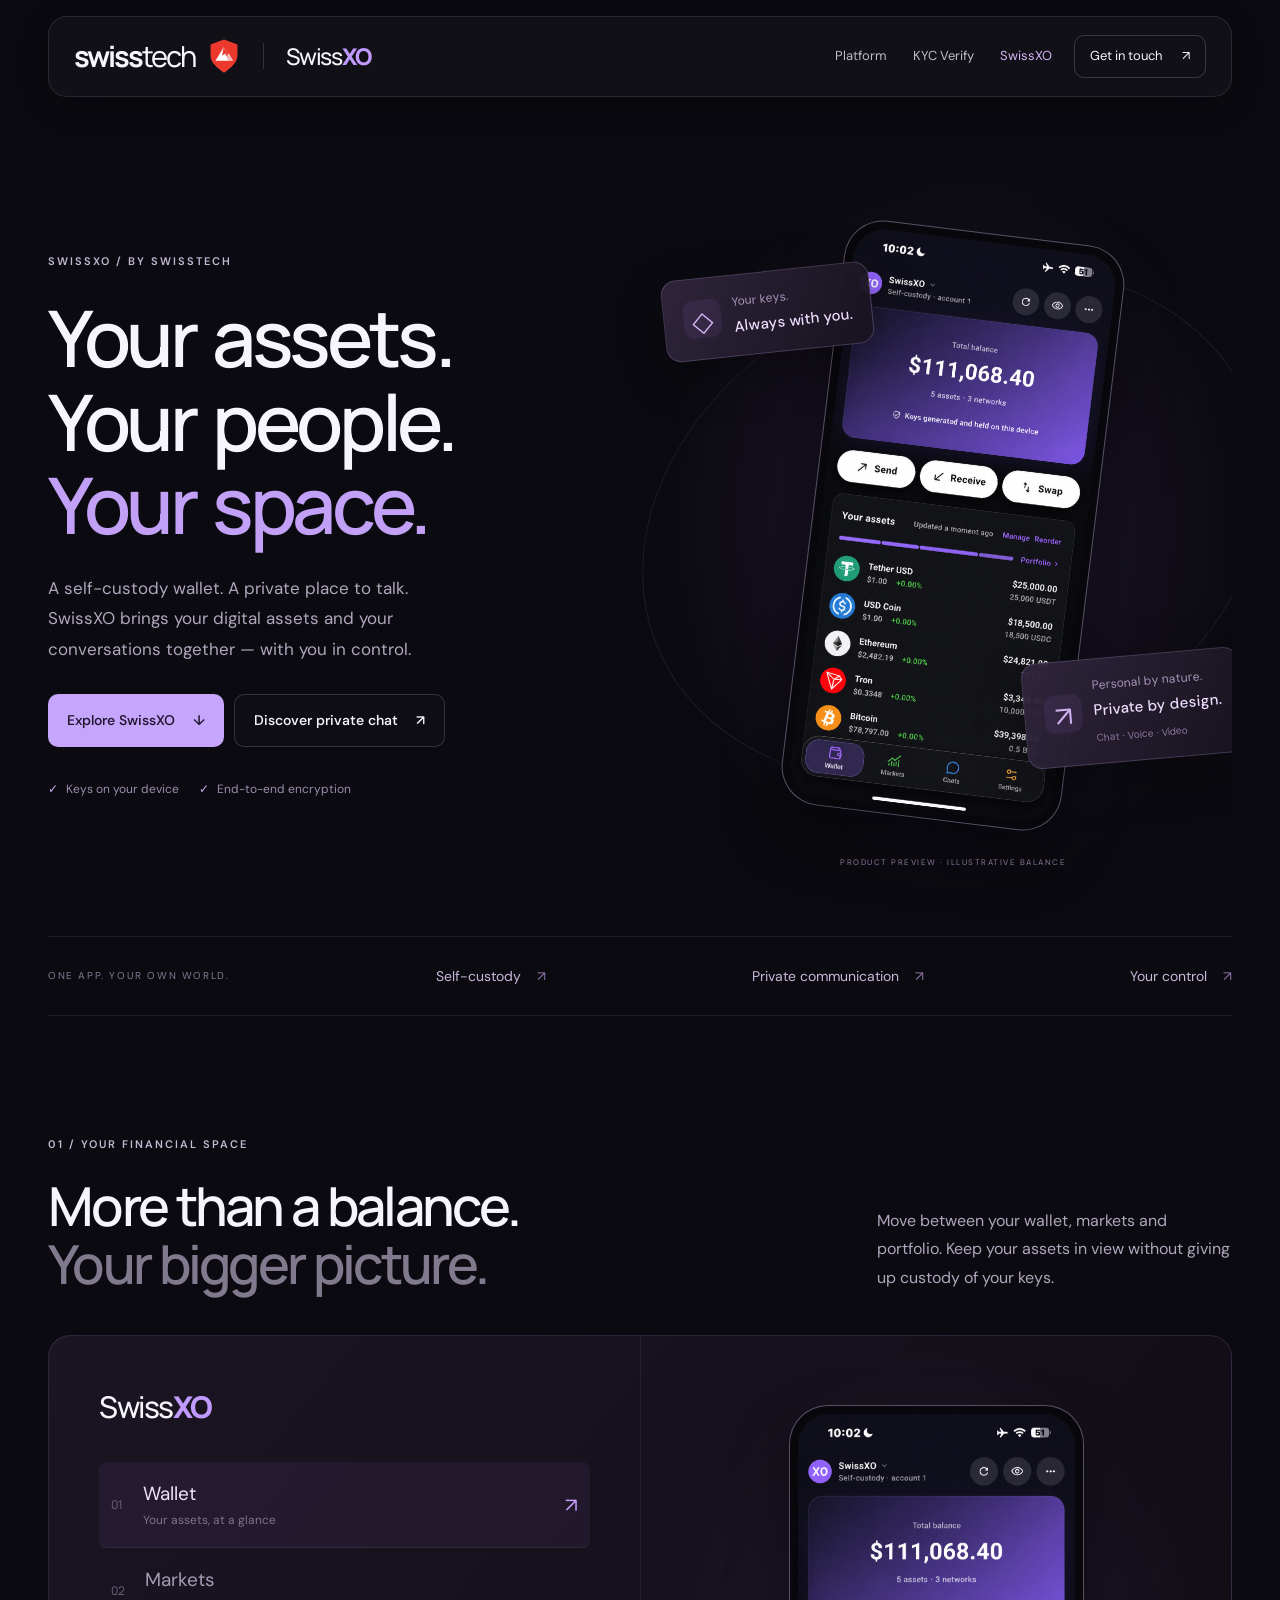
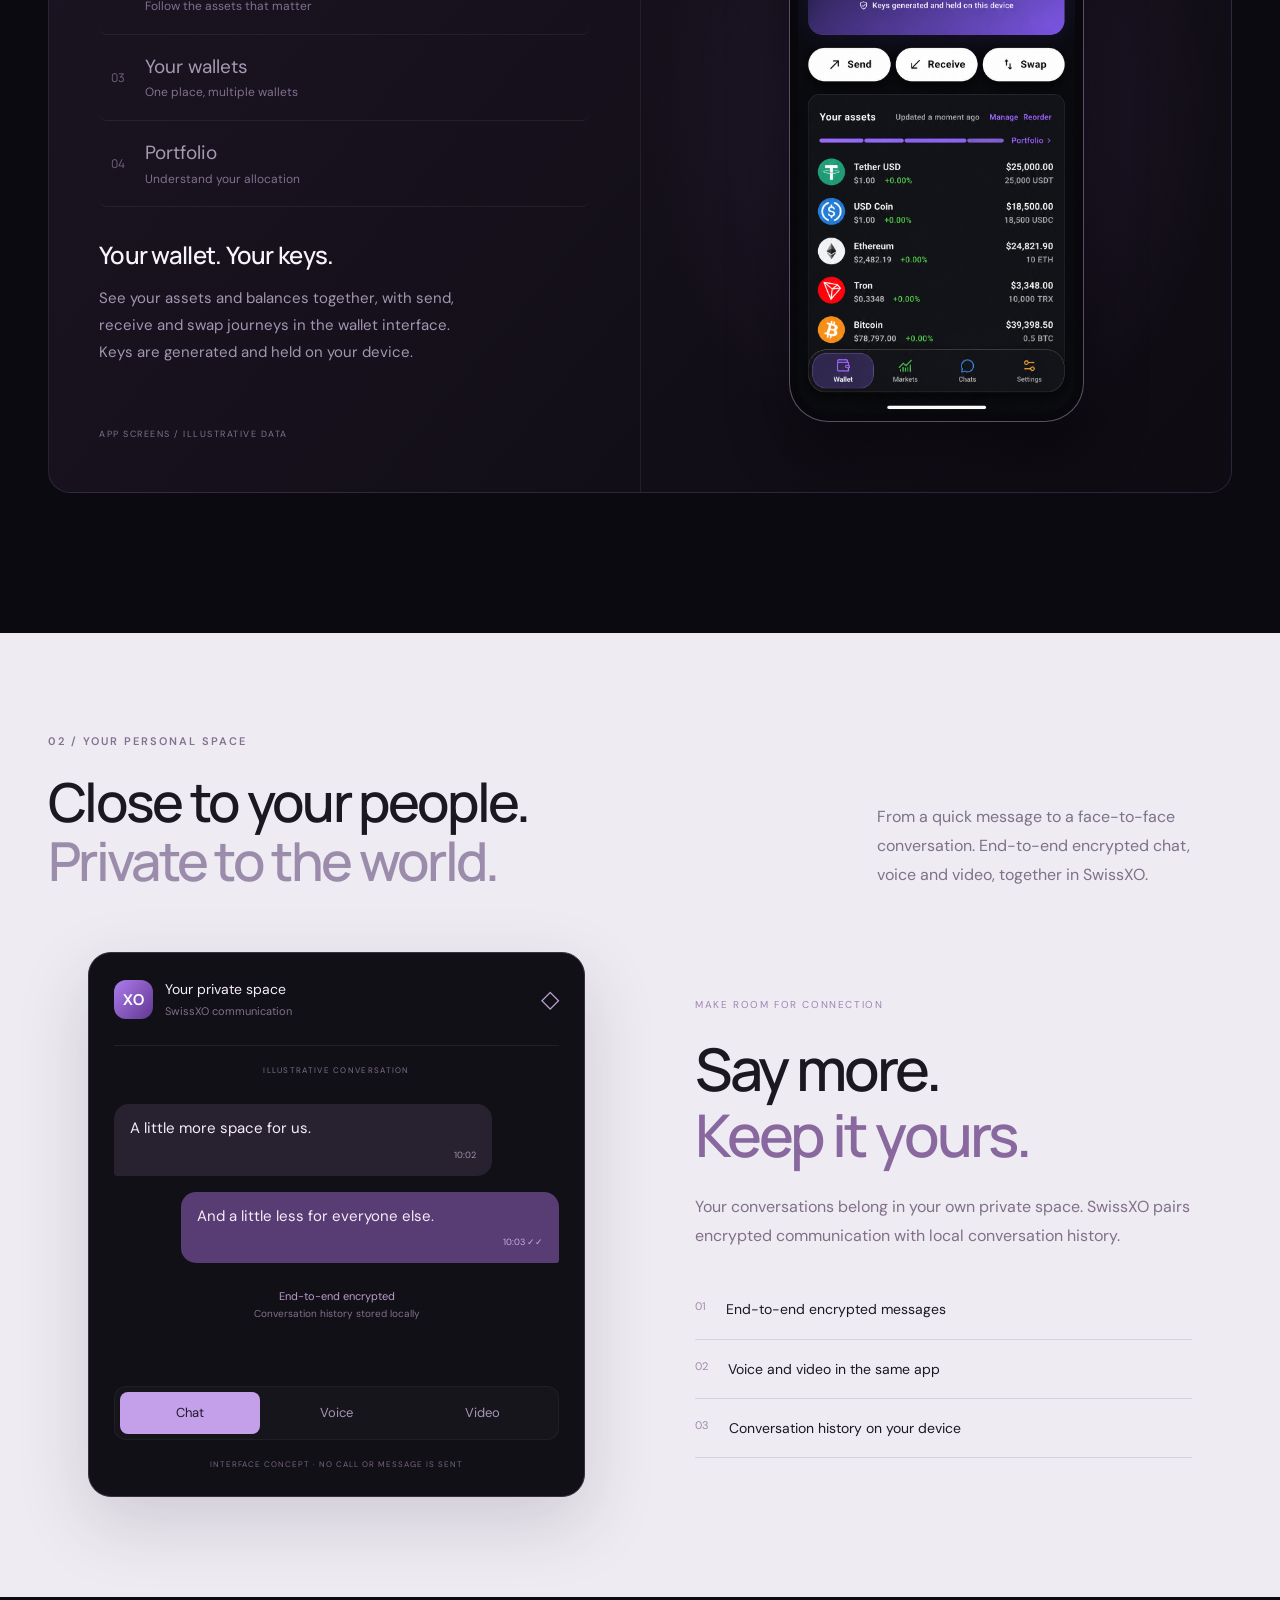
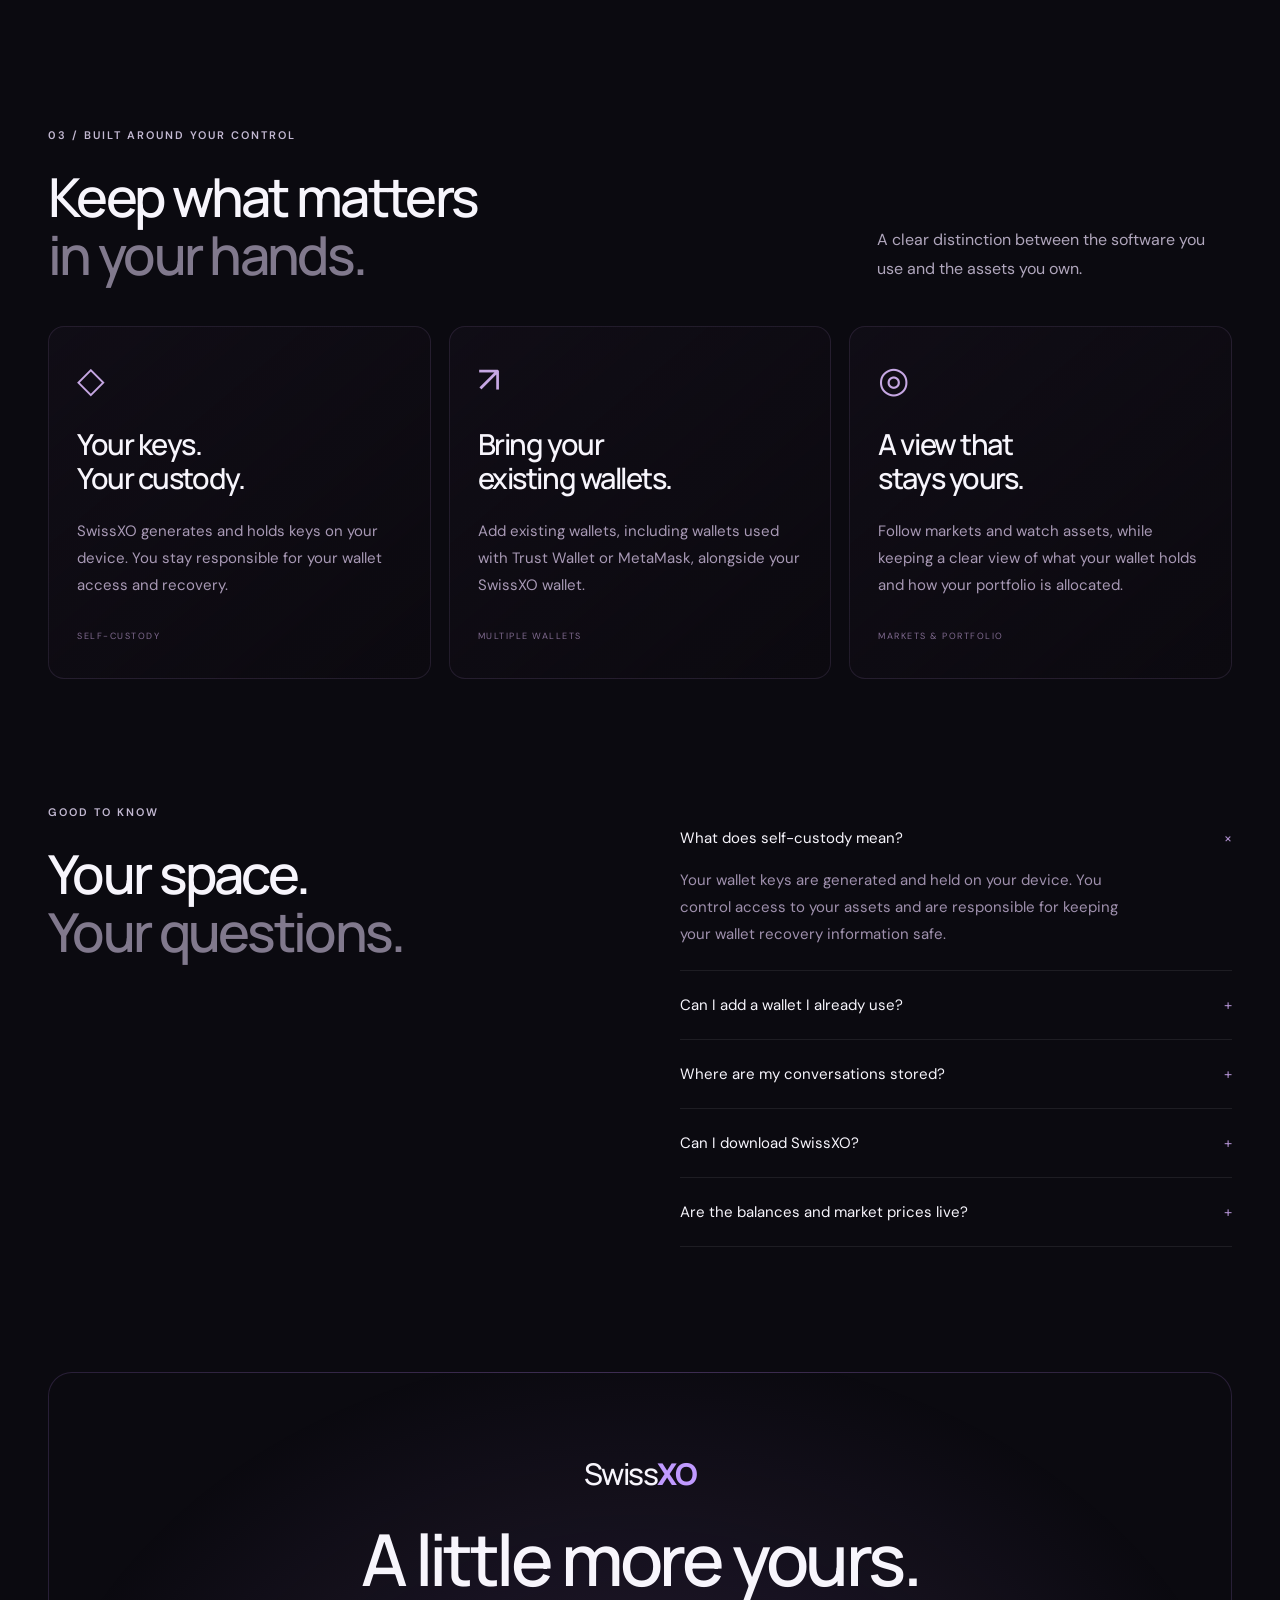
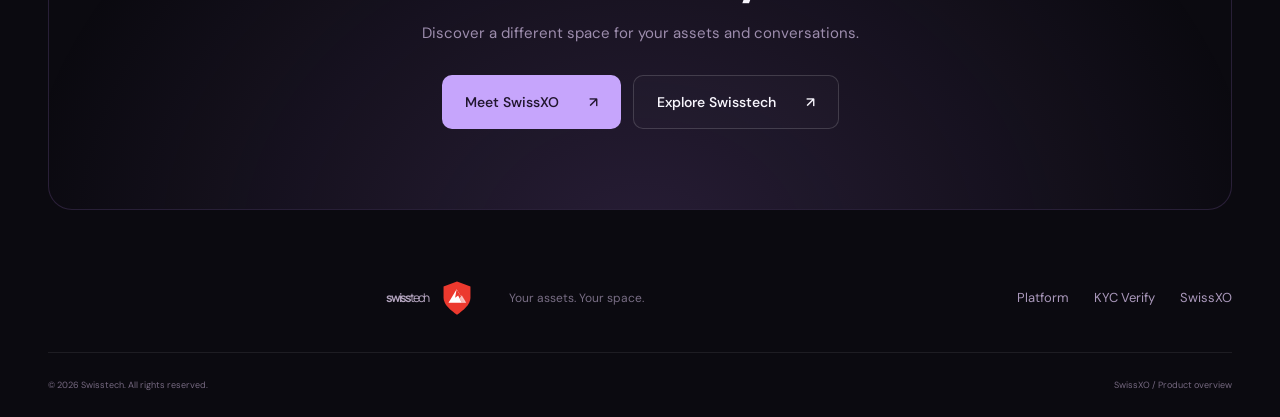
==== swissxo.html @ 40fc618a "Add SwissXO product page and unified Alpine shield identity Introduce a dedicated SwissXO page with " ====
<!doctype html>
<html lang="en">
<head>
  <meta charset="utf-8" /><meta name="viewport" content="width=device-width, initial-scale=1" />
  <meta name="description" content="SwissXO by Swisstech brings self-custody wallets, markets and end-to-end encrypted chat, voice and video into your own private space." />
  <meta name="theme-color" content="#0b0a10" /><meta name="robots" content="noindex, nofollow" />
  <title>SwissXO by Swisstech — Your assets. Your space.</title>
  <link rel="icon" href="./favicon.svg?v=6" /><link rel="stylesheet" href="./verify.css?v=6" /><link rel="stylesheet" href="./swissxo.css?v=6" /><link rel="stylesheet" href="./brand.css?v=6" />
  <link rel="preload" href="./swissxo-wallet-funded.webp" as="image" /><script type="module" src="./swissxo.js?v=6"></script>
</head>
<body class="xo-page">
  <a class="skip" href="#main">Skip to content</a>
  <header class="v-header wrap"><a class="swiss-brand" href="./index.html" aria-label="Swisstech home">swiss<span>tech</span><img class="brand-mark" src="./swisstech-mark.svg" alt="" width="34" height="37" /></a><span class="brand-divider" aria-hidden="true"></span><a class="product-brand xo-product-brand" href="#main">Swiss<span>XO</span></a><button class="menu-toggle" aria-expanded="false" aria-controls="navigation">Menu <span>☰</span></button><nav id="navigation" aria-label="Main navigation"><a href="./index.html">Platform</a><a href="./verify.html">KYC Verify</a><a href="./swissxo.html" aria-current="page">SwissXO</a></nav><a class="portal-link" href="mailto:contact@swisstech.dev?subject=SwissXO%20demo">Get in touch <span>↗</span></a></header>
  <main id="main">
    <section class="xo-hero wrap">
      <div class="xo-hero-copy"><div class="eyebrow">SWISSXO / BY SWISSTECH</div><h1>Your assets.<br />Your people.<br /><em>Your space.</em></h1><p>A self-custody wallet. A private place to talk.<br />SwissXO brings your digital assets and your conversations together — with you in control.</p><div class="hero-actions"><a class="button primary" href="#experience">Explore SwissXO <span>↓</span></a><a class="button secondary" href="#communication">Discover private chat <span>↗</span></a></div><div class="xo-hero-proof"><span>Keys on your device</span><span>End-to-end encryption</span></div></div>
      <div class="xo-hero-visual"><div class="xo-halo" aria-hidden="true"></div><div class="xo-hero-orbit" aria-hidden="true"></div><div class="xo-phone hero-phone"><img src="./swissxo-wallet-funded.webp" alt="SwissXO wallet preview with an illustrative balance of $111,068.40" width="590" height="1280" /></div><div class="xo-float float-custody"><span class="xo-outline-icon">◇</span><div>Your keys.<strong>Always with you.</strong></div></div><div class="xo-float float-message"><span class="xo-chat-icon" aria-hidden="true">↗</span><div>Personal by nature.<strong>Private by design.</strong><small>Chat · Voice · Video</small></div></div><span class="xo-visual-note">PRODUCT PREVIEW · ILLUSTRATIVE BALANCE</span></div>
    </section>
    <div class="xo-promise wrap"><span>ONE APP. YOUR OWN WORLD.</span><a href="#experience">Self-custody <span>↗</span></a><a href="#communication">Private communication <span>↗</span></a><a href="#control">Your control <span>↗</span></a></div>
    <section class="xo-experience wrap" id="experience"><div class="section-top"><div><div class="eyebrow">01 / YOUR FINANCIAL SPACE</div><h2>More than a balance.<br /><span>Your bigger picture.</span></h2></div><p>Move between your wallet, markets and portfolio. Keep your assets in view without giving up custody of your keys.</p></div>
      <div class="xo-explorer"><div class="xo-explorer-copy"><span class="xo-mini-wordmark">Swiss<span>XO</span></span><div role="tablist" aria-label="SwissXO product screens" aria-orientation="vertical" class="xo-view-tabs"><button id="xo-tab-wallet" role="tab" aria-selected="true" aria-controls="xo-preview-panel" data-xo-view="wallet"><span>01</span><div>Wallet<small>Your assets, at a glance</small></div><b>↗</b></button><button id="xo-tab-markets" role="tab" aria-selected="false" tabindex="-1" aria-controls="xo-preview-panel" data-xo-view="markets"><span>02</span><div>Markets<small>Follow the assets that matter</small></div><b>↗</b></button><button id="xo-tab-wallets" role="tab" aria-selected="false" tabindex="-1" aria-controls="xo-preview-panel" data-xo-view="wallets"><span>03</span><div>Your wallets<small>One place, multiple wallets</small></div><b>↗</b></button><button id="xo-tab-portfolio" role="tab" aria-selected="false" tabindex="-1" aria-controls="xo-preview-panel" data-xo-view="portfolio"><span>04</span><div>Portfolio<small>Understand your allocation</small></div><b>↗</b></button></div><div class="xo-preview-description"><h3 id="xo-view-title">Your wallet. Your keys.</h3><p id="xo-view-description">See your assets and balances together, with send, receive and swap journeys in the wallet interface. Keys are generated and held on your device.</p></div><span class="xo-demo-note">APP SCREENS / ILLUSTRATIVE DATA</span></div><div class="xo-preview-panel" id="xo-preview-panel" role="tabpanel" aria-labelledby="xo-tab-wallet" tabindex="0"><div class="xo-phone explorer-phone"><img id="xo-gallery-image" src="./swissxo-wallet-funded.webp" alt="SwissXO wallet showing five assets with illustrative balances" width="590" height="1280" loading="lazy" /></div></div></div>
    </section>
    <section class="xo-communication" id="communication"><div class="wrap"><div class="section-top"><div><div class="eyebrow">02 / YOUR PERSONAL SPACE</div><h2>Close to your people.<br /><span>Private to the world.</span></h2></div><p>From a quick message to a face-to-face conversation. End-to-end encrypted chat, voice and video, together in SwissXO.</p></div><div class="xo-communication-grid"><div class="xo-conversation"><div class="comm-window-top"><span class="comm-avatar">XO</span><div>Your private space<small>SwissXO communication</small></div><span class="comm-lock" aria-label="End-to-end encrypted">◇</span></div><div id="comm-panel" role="tabpanel" tabindex="0" aria-labelledby="comm-tab-chat"><div class="message-date">ILLUSTRATIVE CONVERSATION</div><div class="message-bubble incoming">A little more space for us.<small>10:02</small></div><div class="message-bubble outgoing">And a little less for everyone else.<small>10:03 ✓✓</small></div><div class="encryption-note">End-to-end encrypted<br /><span>Conversation history stored locally</span></div></div><div class="comm-tabs" role="tablist" aria-label="SwissXO communication modes"><button id="comm-tab-chat" role="tab" aria-selected="true" aria-controls="comm-panel" data-comm="chat">Chat</button><button id="comm-tab-voice" role="tab" aria-selected="false" tabindex="-1" aria-controls="comm-panel" data-comm="voice">Voice</button><button id="comm-tab-video" role="tab" aria-selected="false" tabindex="-1" aria-controls="comm-panel" data-comm="video">Video</button></div><p class="comm-preview-label">INTERFACE CONCEPT · NO CALL OR MESSAGE IS SENT</p></div><div class="xo-communication-copy"><span class="xo-feature-number">MAKE ROOM FOR CONNECTION</span><h3>Say more.<br /><em>Keep it yours.</em></h3><p>Your conversations belong in your own private space. SwissXO pairs encrypted communication with local conversation history.</p><ul><li><span>01</span>End-to-end encrypted messages</li><li><span>02</span>Voice and video in the same app</li><li><span>03</span>Conversation history on your device</li></ul></div></div></div></section>
    <section class="xo-control wrap" id="control"><div class="section-top"><div><div class="eyebrow">03 / BUILT AROUND YOUR CONTROL</div><h2>Keep what matters<br /><span>in your hands.</span></h2></div><p>A clear distinction between the software you use and the assets you own.</p></div><div class="xo-control-cards"><article><span class="control-symbol">◇</span><h3>Your keys.<br />Your custody.</h3><p>SwissXO generates and holds keys on your device. You stay responsible for your wallet access and recovery.</p><span class="control-label">SELF-CUSTODY</span></article><article><span class="control-symbol">↗</span><h3>Bring your<br />existing wallets.</h3><p>Add existing wallets, including wallets used with Trust Wallet or MetaMask, alongside your SwissXO wallet.</p><span class="control-label">MULTIPLE WALLETS</span></article><article><span class="control-symbol">◎</span><h3>A view that<br />stays yours.</h3><p>Follow markets and watch assets, while keeping a clear view of what your wallet holds and how your portfolio is allocated.</p><span class="control-label">MARKETS & PORTFOLIO</span></article></div></section>
    <section class="faq-section wrap"><div><div class="eyebrow">GOOD TO KNOW</div><h2>Your space.<br /><span>Your questions.</span></h2></div><div class="faq"><details open><summary>What does self-custody mean?<span>+</span></summary><p>Your wallet keys are generated and held on your device. You control access to your assets and are responsible for keeping your wallet recovery information safe.</p></details><details><summary>Can I add a wallet I already use?<span>+</span></summary><p>SwissXO supports adding existing wallets, including wallets used with Trust Wallet or MetaMask. The available assets and networks depend on the wallet and supported functionality. Ask us for a walkthrough of your use case.</p></details><details><summary>Where are my conversations stored?<span>+</span></summary><p>Conversation history stays on your device. Messages, voice and video use end-to-end encryption, keeping your personal conversations in your own space.</p></details><details><summary>Can I download SwissXO?<span>+</span></summary><p>Contact Swisstech for current access and release information. We can arrange a product walkthrough and discuss the features available to you.</p></details><details><summary>Are the balances and market prices live?<span>+</span></summary><p>No. The screenshots illustrate the product experience. Balances are demonstration values and market prices are snapshots, not live quotes. The communication preview is an interface concept.</p></details></div></section>
    <section class="closing wrap xo-closing"><span class="xo-mini-wordmark">Swiss<span>XO</span></span><h2>A little more yours.</h2><p>Discover a different space for your assets and conversations.</p><div class="hero-actions"><a class="button primary" href="mailto:contact@swisstech.dev?subject=SwissXO%20demo">Meet SwissXO <span>↗</span></a><a class="button secondary" href="./index.html">Explore Swisstech <span>↗</span></a></div></section>
  </main>
  <footer class="v-footer wrap"><a class="swiss-brand" href="./index.html" aria-label="Swisstech home">swiss<span>tech</span><img class="brand-mark" src="./swisstech-mark.svg" alt="" width="34" height="37" /></a><p>Your assets. Your space.</p><nav aria-label="Footer navigation"><a href="./index.html">Platform</a><a href="./verify.html">KYC Verify</a><a href="./swissxo.html" aria-current="page">SwissXO</a></nav><div class="footer-bottom"><span>© 2026 Swisstech. All rights reserved.</span><span>SwissXO / Product overview</span></div></footer>
</body>
</html>
---- verify.css ----
@import url('https://fonts.googleapis.com/css2?family=DM+Sans:wght@400;450;500;550;600;650;700&family=Manrope:wght@400;500;600;650;700;750;800&display=swap');
:root{color-scheme:dark;--bg:#0b0a10;--panel:#121019;--line:#ffffff14;--text:#f7f5fc;--muted:#a49dad;--purple:#aa83ff;--green:#8cdfb0;--display:'Manrope',sans-serif;--font:'DM Sans',sans-serif}
*{box-sizing:border-box}html{scroll-behavior:smooth;scroll-padding-top:105px}body{margin:0;background:var(--bg);color:var(--text);font:16px/1.6 var(--font);overflow-x:clip}button,a,input,select{-webkit-tap-highlight-color:transparent}button,input,select{font:inherit}button,a{touch-action:manipulation}a{color:inherit;text-decoration:none}button{cursor:pointer}button:focus-visible,a:focus-visible,summary:focus-visible,[tabindex]:focus-visible,select:focus-visible{outline:2px solid #b99bff;outline-offset:5px}button{color:inherit}h1,h2,h3,p{margin:0}h1,h2,h3{font-family:var(--display);line-height:1.08;letter-spacing:-.05em}h2{font-size:clamp(38px,4.3vw,60px);font-weight:550}h2 span{color:#81798d}h3{font-weight:550}em{font-style:normal;color:var(--purple)}.wrap{width:min(1280px,calc(100% - 96px));margin-inline:auto}.skip{position:fixed;top:-90px;left:20px;background:white;color:black;padding:10px;z-index:100}.skip:focus{top:15px}.v-header{position:sticky;top:16px;z-index:20;display:flex;align-items:center;gap:22px;padding:18px 25px;border:1px solid #ffffff1b;border-radius:19px;background:#151219d9;backdrop-filter:blur(24px);box-shadow:0 8px 35px #0003}.swiss-brand{font:700 29px/1 var(--display);letter-spacing:-2px;white-space:nowrap}.swiss-brand span{font-weight:450}.swiss-brand b{color:#f23d35;margin-left:10px;font-size:29px}.brand-divider{height:26px;width:1px;background:#ffffff24}.product-brand{display:flex;align-items:center;gap:9px;font:700 23px var(--display)}.v-icon{display:inline-grid;place-items:center;width:29px;height:29px;border-radius:9px;background:linear-gradient(135deg,#c5a0ff,#8147e5 65%,#4a267b);color:white;font:800 22px/1 var(--display);box-shadow:inset 0 1px 2px #fff8,0 0 16px #9763ff2a;letter-spacing:-1px}.v-header nav{display:flex;gap:26px;margin-left:auto;font-size:13px}.v-header nav a{color:#c0b9c9;transition:color .2s}.v-header nav a:hover{color:white}.portal-link{font-size:13px;border:1px solid #ffffff2c;border-radius:10px;padding:10px 15px;white-space:nowrap}.portal-link span{margin-left:17px}.menu-toggle{display:none}.v-hero{position:relative;padding-top:108px}.eyebrow{font-size:10px;font-weight:600;letter-spacing:2px;display:flex;align-items:center;gap:10px;color:#c3b9d2}.live-dot{display:inline-block;background:#bb99ff;width:6px;height:6px;border-radius:50%;box-shadow:0 0 14px #ba91ff99;flex:none}.muted{color:#7c7486}.v-hero h1{font-size:clamp(70px,8.8vw,128px);font-weight:550;letter-spacing:-.075em;line-height:1.02;margin-top:28px;position:relative;z-index:1}.v-hero h1 em{background:linear-gradient(100deg,#e4d6ff,#a978ff);background-clip:text;color:transparent}.hero-intro{font-size:18px;line-height:1.65;color:#b4acbf;margin-top:27px;position:relative;z-index:1}.hero-actions{display:flex;gap:12px;margin-top:30px;position:relative;z-index:1}.button{display:inline-flex;gap:30px;align-items:center;justify-content:center;border-radius:10px;padding:15px 23px;font-size:14px;font-weight:550;transition:transform .2s,background .2s}.button:hover{transform:translateY(-3px)}.primary{background:linear-gradient(120deg,#b28bfc,#8a54e8);box-shadow:0 0 25px #9055eb28;color:#fff}.secondary{border:1px solid #ffffff28;background:#ffffff04}.hero-grid{position:absolute;inset:-80px -40px 80px 20%;pointer-events:none;background:radial-gradient(ellipse at 75% 45%,#733bbb22,transparent 60%);z-index:-1}.hero-seal{position:absolute;width:500px;height:500px;right:0;top:70px;display:grid;place-items:center;perspective:900px}.seal-orbit{position:absolute;border:1px solid #a175db23;border-radius:50%;width:95%;height:95%;transform:rotateX(12deg) rotateY(-18deg);box-shadow:0 0 100px #814acc0d,inset 0 0 40px #814acc08}.seal-orbit.two{width:73%;height:73%;border-style:dashed;animation:orbit 70s linear infinite}.seal-core{width:215px;height:245px;display:grid;place-items:center;background:radial-gradient(ellipse,#9260e42b,transparent 70%);filter:drop-shadow(0 0 45px #9965ff50);transform:rotateY(-14deg) rotateZ(7deg)}.seal-core svg{width:190px;overflow:visible;fill:#714da524;stroke:#aa83dd;stroke-width:.7;filter:drop-shadow(3px 5px 2px #3d206a)}.seal-core .tick{fill:none;stroke:#e3d3ff;stroke-width:7;stroke-linecap:round;stroke-linejoin:round;filter:drop-shadow(0 0 8px #cba9ff)}.seal-chip{position:absolute;background:linear-gradient(120deg,#2b203af0,#16111ff0);border:1px solid #b593e836;padding:12px 20px;border-radius:12px;font-size:12px;box-shadow:0 18px 35px #0005}.chip-one{left:12px;top:137px;transform:rotate(-8deg);color:#c2f4d5}.chip-two{right:-10px;bottom:130px;transform:rotate(6deg)}.chip-two i{margin-right:7px}.seal-caption{position:absolute;bottom:4px;font-size:8px;letter-spacing:2.4px;color:#7c668f}.hero-bottom{display:flex;align-items:center;justify-content:space-between;border-top:1px solid var(--line);margin-top:88px;padding:25px 0 20px;color:#91889e;font-size:12px}.hero-bottom a{font-size:9px;letter-spacing:1.4px;color:#c0b3d1}.hero-bottom a span{margin-left:20px;font-size:18px}.section-top{display:flex;justify-content:space-between;align-items:end;gap:40px;margin-bottom:42px}.section-top .eyebrow{margin-bottom:23px}.section-top>p{max-width:355px;color:var(--muted);font-size:15px}.tour-section{padding-top:80px}.tour-shell{border:1px solid #b597df38;border-radius:17px;overflow:hidden;box-shadow:0 -15px 100px #7942b514,0 20px 80px #0004;background:#0e0d14}.window-bar{display:flex;justify-content:space-between;align-items:center;background:#1a1622;padding:13px 20px;font-size:10px;color:#877b98;border-bottom:1px solid var(--line)}.window-bar>span:first-child{display:flex;gap:5px}.window-bar i{width:6px;height:6px;border-radius:50%;background:#514658}.demo-label{font-size:8px;letter-spacing:1.5px;color:#a395b3}.app-layout{display:grid;grid-template-columns:205px minmax(0,1fr);min-height:610px}.app-sidebar{padding:26px 14px 20px;border-right:1px solid var(--line);display:flex;flex-direction:column;background:#0c0b11}.app-brand{font:800 24px var(--display);display:flex;align-items:center;gap:10px;padding-left:11px;margin-bottom:38px}.sidebar-label{font-size:8px;letter-spacing:1.5px;color:#6d647a;margin:0 12px 13px}.tour-tabs{display:flex;flex-direction:column;gap:7px}.tour-tabs button{border:1px solid transparent;display:flex;align-items:center;gap:11px;text-align:left;background:transparent;color:#9e94ad;font-size:11px;padding:13px 11px;border-radius:8px;white-space:nowrap}.tour-tabs button[aria-selected=true]{background:linear-gradient(100deg,#9970e228,#9970e210);border-color:#a376ee26;color:#caadfb}.tour-tabs button:hover{background:#ffffff09}.tour-tabs svg{width:16px;height:16px}.sidebar-foot{margin-top:auto;padding:20px 7px 0;display:flex;align-items:center;gap:10px;font-size:10px}.sidebar-foot small{display:block;color:#776d85;font-size:9px}.demo-avatar{display:grid;place-items:center;width:30px;height:30px;border-radius:50%;background:#332345;color:#c09beb}.app-main{padding:20px 25px;background:radial-gradient(ellipse at 20% 0,#7842c119,transparent 70%);min-width:0}.app-top{display:flex;justify-content:space-between;align-items:center;font-size:9px;color:#9a8da8;padding-bottom:25px}.app-top>span{display:flex;gap:8px;align-items:center}.app-top .live-dot{width:4px;height:4px}.theme-swatch{width:12px;height:12px;border-radius:4px;background:linear-gradient(135deg,#06040b,#a66afd)}.screen-head{display:flex;justify-content:space-between;align-items:center;gap:10px;margin-bottom:24px}.screen-head h3{font-size:23px;letter-spacing:-.04em}.screen-head p{font-size:10px;color:#90869d;margin-top:5px}.screen-tag{font-size:8px;padding:6px 10px;background:#ffffff06;border:1px solid var(--line);border-radius:20px;white-space:nowrap}.stat-grid{display:grid;grid-template-columns:repeat(4,minmax(0,1fr));gap:10px;margin:15px 0}.stat-card{padding:17px 14px;border:1px solid #9f7ace21;border-radius:10px;background:linear-gradient(135deg,#9770d90d,#100e18)}.stat-card>span{font-size:9px;color:#b3a9c0;display:block}.stat-card strong{font:500 33px/1.5 var(--display);color:#c49cfd}.stat-card small{font-size:8px;display:block;color:#786e86}.dashboard-grid,.report-grid{display:grid;grid-template-columns:1fr 1fr;gap:12px}.screen-card{border:1px solid var(--line);border-radius:10px;padding:18px;background:#ffffff02;min-width:0}.screen-card h4{font-size:11px;margin:0 0 17px;font-weight:550}.donut-area{display:flex;align-items:center;justify-content:space-around;gap:12px}.donut{width:114px;height:114px;border-radius:50%;background:conic-gradient(#a97dec 0 75%,#5c4680 75% 87.5%,#c5768a 87.5% 93.75%,#322839 93.75%);display:grid;place-items:center;position:relative;flex:none}.donut:before{content:'';position:absolute;inset:11px;background:#16121e;border-radius:50%}.donut div{position:relative;text-align:center;font:500 25px var(--display)}.donut small{display:block;font:8px var(--font);color:#8f819e;margin-top:4px}.legend{font-size:9px;display:grid;gap:8px;min-width:90px}.legend span{display:flex;align-items:center;gap:6px}.legend i{width:5px;height:5px;background:#ac80ef;border-radius:50%}.legend b{margin-left:auto;font-weight:500}.legend span:nth-child(2) i{background:#5c4680}.legend span:nth-child(3) i{background:#c5768a}.legend span:nth-child(4) i{background:#544160}.queue-item{display:flex;justify-content:space-between;align-items:center;font-size:10px;padding:12px 0;border-bottom:1px solid var(--line)}.queue-item:last-child{border:0}.queue-item strong{color:#c9abf3;font-weight:500}.mini-table{width:100%;border-collapse:collapse;font-size:10px;text-align:left}.mini-table th{font-weight:400;color:#857a94;font-size:8px;padding:11px 9px;border-bottom:1px solid var(--line)}.mini-table td{padding:13px 9px;border-bottom:1px solid var(--line)}.mini-table tr:last-child td{border:0}.mini-table small{display:block;color:#7f738e;font-size:8px;margin-top:3px}.table-scroll{overflow:auto}.full-card{margin-top:13px}.full-card h4{margin-bottom:4px}.badge{display:inline-block;border-radius:5px;background:#a77ce51a;color:#c2a0f0;padding:3px 7px;font-size:8px;white-space:nowrap}.badge.green{color:#8cdfb0;background:#5ee48b16}.badge.amber{color:#e8be81;background:#ebb46415}.badge.red{color:#ef9caa;background:#ed6e8015}.green{color:#8cdfb0}.notice{font-size:10px;padding:11px 14px;border-radius:6px;background:#59c68312;color:#9cdcb3;border:1px solid #66cc8e16;margin-bottom:16px}.report-row{display:flex;justify-content:space-between;gap:12px;border-bottom:1px solid var(--line);padding:11px 0;font-size:10px}.report-row:last-child{border:0}.report-row>span:first-child{color:#91859f}.report-row b{font-weight:450;text-align:right}.screen-card .report-row:first-of-type{padding-top:0}.mini-section{font-size:9px;letter-spacing:1.3px;color:#877895;margin:18px 0 8px}.data-tabs{display:flex;gap:18px;border-bottom:1px solid var(--line);padding:0 0 10px;margin-bottom:17px;font-size:9px;color:#877a98}.data-tabs span:first-child{color:#c3a3f5}.biometric{display:flex;align-items:center;gap:18px}.face-icon{width:64px;height:76px;color:#b194d8;flex:none;display:grid;place-items:center;border:1px solid #a280ce4d;border-radius:12px;background:radial-gradient(ellipse,#b386ff19,transparent)}.face-icon svg{width:42px;height:42px}.biometric p{font-size:10px;color:#a79ab7;line-height:1.9}.tour-caption{padding:15px 22px;background:#1b1623;display:flex;gap:20px;justify-content:space-between;font-size:10px;color:#b4a5c5}.tour-caption>span:last-child{white-space:nowrap}.preview-note{text-align:center;font-size:10px;color:#7d708b;margin-top:16px}.chart-bars{display:grid;gap:15px;margin-top:18px}.bar-label{display:flex;justify-content:space-between;font-size:10px;color:#b5a7c2;margin-bottom:5px}.bar-track{height:5px;border-radius:8px;background:#ffffff09}.bar-track i{display:block;height:5px;background:linear-gradient(90deg,#725295,#be90fd);border-radius:8px;width:var(--bar)}.screen-filter{display:flex;gap:8px;margin-bottom:16px}.screen-filter button{font-size:9px;border-radius:6px;border:1px solid #ffffff15;background:transparent;padding:7px 11px;color:#a597b4}.screen-filter button[aria-pressed=true]{background:#e6d9f8;color:#261a39}.screen-select{background:#211a2e;color:#d0bddf;border:1px solid #a280ce2e;padding:7px 10px;border-radius:7px;font-size:10px;max-width:160px}.report-file{border:1px solid var(--line);background:#181320;border-radius:8px;margin-top:9px}.report-file summary{display:flex;align-items:center;gap:9px;padding:13px;cursor:pointer;font-size:10px;list-style:none}.report-file summary>.badge{margin-left:auto}.report-file summary:after{content:'+';color:#bfa4dd}.report-file[open] summary:after{content:'−'}.report-file .file-body{padding:0 14px 10px}.file-body .report-row{font-size:9px}.screen-card p.screen-note{font-size:10px;color:#8f819e;line-height:1.7}.audit-list{display:grid;gap:0}.audit-list div{padding:10px 0;border-bottom:1px solid var(--line);font-size:10px;display:flex;justify-content:space-between;gap:10px}.audit-list time{color:#7c6d8c;font-size:9px}.capabilities{padding-top:145px}.cap-grid{display:grid;grid-template-columns:1fr 1fr;gap:18px}.cap-card{border:1px solid var(--line);border-radius:17px;background:linear-gradient(140deg,#21172c35,#0e0c13);padding:36px;position:relative;display:flex;flex-direction:column;align-items:flex-start;overflow:hidden}.cap-card.wide{grid-column:1/-1;display:grid;grid-template-columns:1fr 1fr;gap:60px;padding:48px}.cap-index{font-size:9px;letter-spacing:1.7px;color:#8d7ca0}.cap-card h3{font-size:36px;line-height:1.16;margin-top:26px;letter-spacing:-.045em}.cap-card p{font-size:14px;color:#a296af;margin:22px 0;max-width:430px}.cap-card a{font-size:12px;color:#d6bdf9;margin-top:auto;display:inline-flex;gap:30px;padding-top:17px}.cap-card a:hover{color:#fff}.cap-icon{position:absolute;right:35px;top:30px;color:#b191d7}.cap-icon svg{width:30px;height:30px}.tag-row{display:flex;flex-wrap:wrap;gap:7px;margin-bottom:10px}.tag-row span{border:1px solid #b698d322;padding:5px 9px;border-radius:20px;font-size:9px;color:#ac99bd}.identity-art{display:flex;flex-direction:column;align-items:center;justify-content:center;position:relative;align-self:stretch;min-height:300px;background:radial-gradient(ellipse,#9a60ec13,transparent 70%)}.scan-frame{width:155px;height:180px;position:relative;border:1px solid #ac84eb55;border-radius:22px;box-shadow:0 0 50px #845bb621}.scan-frame svg{width:100%;height:100%;stroke:#b18de783;fill:none;stroke-width:.6}.scan-line{position:absolute;top:20%;left:-15%;width:130%;height:1px;background:linear-gradient(90deg,transparent,#d9baff,transparent);box-shadow:0 0 10px #a66bff;animation:scan 7s ease-in-out infinite}.floating-pass{position:absolute;right:5px;top:33%;transform:rotate(7deg);font-size:12px;border:1px solid #896ab837;padding:14px 18px;border-radius:10px;background:#251c32;color:#b9e8cc}.id-mini{display:flex;align-items:center;gap:17px;padding:18px 25px;border:1px solid #bc92e731;border-radius:12px;background:#21192e;width:90%;max-width:320px;margin-top:24px;transform:rotate(-4deg);font-size:12px}.id-mini svg{width:25px;color:#b49acd}.id-mini small{display:block;font-size:9px;color:#8f7b9d;margin-top:4px}.id-mini>.green{margin-left:auto}.audit-art{padding:28px;background:#15101dd9;border:1px solid #b78ee52b;border-radius:14px;align-self:center}.small-label{font-size:9px;letter-spacing:1.5px;color:#9781ad}.audit-art>div{display:flex;align-items:start;gap:16px;margin:27px 0;font-size:12px}.audit-art i{width:8px;height:8px;border:1px solid #c09ce8;border-radius:50%;margin-top:6px;position:relative;flex:none}.audit-art>div:not(:nth-last-child(2)) i:after{content:'';height:49px;position:absolute;width:1px;background:#9f6ed32e;top:10px;left:2px}.audit-art small{display:block;color:#7e6e8e;font-size:10px;margin-top:4px}.audit-art time{margin-left:auto;color:#8d7a9e;font-size:10px}.workflow-section{margin-top:140px;padding:95px 0;background:#eeeaf2;color:#201928}.workflow-section .eyebrow{color:#786383}.workflow-section h2 span{color:#a799b2}.workflow-section .section-top>p{color:#7b6d86}.steps{display:grid;grid-template-columns:repeat(3,1fr);gap:42px;margin-top:60px}.steps article{position:relative;border-top:1px solid #b4a4c34d;padding-top:24px}.step-number{font-size:12px;color:#9378ac}.steps h3{font-size:25px;margin-top:24px}.steps p{font-size:14px;line-height:1.75;margin:20px 0 25px;color:#7b6d86}.step-pill{font-size:8px;letter-spacing:1.1px;color:#79598d;background:#d7c7e343;padding:6px 10px;border-radius:15px}.faq-section{display:grid;grid-template-columns:1fr 1fr;gap:80px;padding-block:125px}.faq-section .eyebrow{margin-bottom:23px}.faq details{border-bottom:1px solid var(--line);padding:22px 0}.faq summary{font-size:14px;cursor:pointer;display:flex;justify-content:space-between;gap:25px;list-style:none}.faq summary::-webkit-details-marker{display:none}.faq summary span{color:#ab8cca}.faq details[open] summary span{transform:rotate(45deg)}.faq p{font-size:13px;line-height:1.8;color:#9f90ad;margin-top:17px;max-width:450px}.closing{text-align:center;border:1px solid #a97bdd30;border-radius:24px;padding:68px 24px;position:relative;overflow:hidden;background:radial-gradient(ellipse at 50% 110%,#70429d35,transparent 70%)}.closing .product-brand{justify-content:center}.closing .product-brand small{font:8px var(--font);letter-spacing:1.5px;margin-left:10px;color:#9577ab}.closing h2{font-size:clamp(36px,5vw,66px);margin-top:27px;position:relative}.closing p{font-size:15px;color:#9d8dad;margin-top:22px}.closing .hero-actions{justify-content:center}.closing-orbit{position:absolute;inset:45% -10% -200%;border:1px solid #a685be14;border-radius:50%;pointer-events:none}.v-footer{display:flex;align-items:center;gap:35px;flex-wrap:wrap;padding-block:70px 25px}.v-footer .swiss-brand{font-size:25px}.v-footer p{font-size:12px;color:#786d84}.v-footer>a:last-of-type{margin-left:auto;font-size:12px;color:#b3a4be}.footer-bottom{width:100%;display:flex;justify-content:space-between;border-top:1px solid var(--line);padding-top:25px;font-size:9px;color:#766981}svg{display:block;width:20px;height:20px;fill:none;stroke:currentColor;stroke-width:1.4;stroke-linecap:round;stroke-linejoin:round}.seal-core svg{height:auto}.scan-frame svg{height:100%}[hidden]{display:none!important}
@keyframes orbit{to{transform:rotateX(12deg) rotateY(-18deg) rotateZ(360deg)}}@keyframes scan{0%,100%{top:20%;opacity:.4}50%{top:80%;opacity:1}}
@media(min-width:1450px){.hero-seal{right:35px;width:550px;height:550px;top:70px}}
@media(max-width:1100px){.wrap{width:calc(100% - 56px)}.v-header{gap:15px}.swiss-brand{font-size:24px}.product-brand{font-size:20px}.v-header nav{gap:15px}.hero-seal{width:410px;height:410px;right:-25px;top:105px}.seal-core{width:180px;height:200px}.seal-core svg{width:150px}.chip-one{left:0;top:98px}.chip-two{right:0;bottom:80px}.app-layout{grid-template-columns:180px minmax(0,1fr)}.app-main{padding:18px}.donut{width:90px;height:90px}.screen-card{padding:14px}.cap-card.wide{gap:35px}.stat-card{padding:13px 10px}}
@media(max-width:900px){.v-header nav{display:none;position:absolute;top:calc(100% + 9px);left:0;right:0;flex-direction:column;background:#1a1522;padding:20px;border:1px solid #ffffff1a;border-radius:14px;gap:20px}.v-header nav.open{display:flex}.menu-toggle{display:block;margin-left:auto;background:none;border:0;font-size:12px;padding:7px}.menu-toggle span{margin-left:7px}.v-hero h1{font-size:85px}.hero-seal{right:-20px;width:350px;height:350px;top:170px;opacity:.85}.chip-one{font-size:10px;top:63px}.chip-two{font-size:10px;bottom:63px}.seal-caption{font-size:6px;bottom:-15px}.hero-intro{font-size:16px;max-width:390px}.section-top>p{max-width:300px}.app-layout{grid-template-columns:1fr}.app-sidebar{padding:12px;border-right:0;border-bottom:1px solid var(--line)}.app-brand,.sidebar-label,.sidebar-foot{display:none}.tour-tabs{flex-direction:row;overflow:auto;gap:5px}.tour-tabs button{flex:1;justify-content:center;padding:11px 12px;font-size:10px}.tour-tabs button svg{display:none}.app-main{padding:25px;min-height:535px}.cap-card h3{font-size:30px}.cap-card{padding:28px}.cap-card.wide{padding:35px}.floating-pass{right:-10px}.steps{gap:25px}.steps h3{font-size:22px}.faq-section{gap:40px}}
@media(max-width:650px){html{scroll-padding-top:95px}.wrap{width:calc(100% - 36px)}.v-header{top:10px;padding:15px;gap:12px;border-radius:13px}.v-header .swiss-brand{font-size:22px}.v-header .swiss-brand b{font-size:22px;margin-left:6px}.brand-divider,.v-header>.product-brand{display:none}.portal-link{padding:8px 10px;font-size:10px}.portal-link span{margin-left:8px}.menu-toggle{font-size:10px;padding:5px}.v-hero{padding-top:65px}.eyebrow{font-size:8px;letter-spacing:1.3px;gap:7px}.v-hero .eyebrow .muted{display:none}.v-hero h1{font-size:clamp(65px,14.5vw,88px);margin-top:24px}.hero-intro{font-size:15px;max-width:100%}.hero-actions{gap:10px}.button{padding:13px 18px;font-size:12px;gap:20px}.hero-seal{position:relative;top:auto;right:auto;width:320px;max-width:100%;height:310px;margin:25px auto 0;opacity:1}.seal-core svg{width:125px}.chip-one{font-size:10px;padding:10px 15px;left:0;top:55px}.chip-two{font-size:10px;padding:10px 15px;right:0;bottom:64px}.seal-caption{bottom:0}.hero-bottom{margin-top:28px;padding:20px 0;font-size:10px;gap:20px}.hero-bottom>span{max-width:175px}.hero-bottom a{font-size:7px;letter-spacing:1px;text-align:right}.hero-bottom a span{display:none}.tour-section{padding-top:65px}.section-top{display:block;margin-bottom:30px}.section-top .eyebrow{margin-bottom:18px}.section-top>p{max-width:100%;margin-top:22px;font-size:14px}.window-bar{padding:11px 13px;font-size:8px}.window-bar .demo-label{font-size:6px;letter-spacing:1px}.app-sidebar{padding:9px}.tour-tabs button{flex:none;font-size:10px}.app-main{padding:18px 13px;min-height:625px}.app-top{font-size:8px;padding-bottom:20px}.screen-head{margin-bottom:15px}.screen-head h3{font-size:22px}.screen-head p{font-size:9px}.screen-tag{font-size:7px}.stat-grid{grid-template-columns:repeat(2,minmax(0,1fr));gap:8px}.stat-card{padding:11px}.stat-card strong{font-size:27px}.stat-card>span{font-size:9px}.dashboard-grid{gap:8px}.donut-area{flex-direction:column}.donut{width:84px;height:84px}.legend{width:100%}.screen-card{padding:12px}.screen-card h4{font-size:10px}.queue-item{font-size:9px;padding:17px 0;gap:7px}.mini-table{font-size:9px;min-width:380px}.mini-table th{font-size:8px}.mini-table td{padding:11px 7px}.tour-caption{font-size:9px;padding:13px;gap:12px}.preview-note{font-size:9px;margin:13px 8px}.report-grid{grid-template-columns:1fr;gap:10px}.report-row{font-size:10px}.report-grid .screen-card{padding:15px}.data-tabs{font-size:8px;gap:15px}.notice{font-size:9px}.biometric{padding-block:8px}.screen-select{font-size:9px;max-width:125px}.capabilities{padding-top:85px}.cap-grid{grid-template-columns:1fr;gap:13px}.cap-card{padding:28px}.cap-card.wide{grid-template-columns:1fr;padding:28px;gap:20px}.cap-card h3{font-size:31px}.cap-card p{font-size:14px}.identity-art{min-height:290px}.floating-pass{right:5px}.operations .cap-copy{min-width:0}.audit-art{padding:22px;width:100%}.audit-art>div{gap:12px;font-size:11px}.audit-art small{font-size:9px}.workflow-section{margin-top:85px;padding:70px 0}.steps{grid-template-columns:1fr;gap:30px;margin-top:35px}.steps article{padding-top:18px}.step-number{float:right}.steps h3{margin-top:0;font-size:26px}.steps p{margin:18px 0;font-size:14px}.faq-section{grid-template-columns:1fr;gap:25px;padding-block:80px}.faq details{padding:21px 0}.faq summary{font-size:13px}.closing{padding:48px 20px}.closing h2{font-size:38px}.closing .hero-actions{flex-direction:column;max-width:270px;margin-inline:auto}.closing p{font-size:14px}.v-footer{padding-top:50px;gap:22px}.v-footer p{display:none}.v-footer>a:last-of-type{font-size:10px}.footer-bottom{font-size:8px;gap:20px}.screen-filter{gap:5px}.screen-filter button{font-size:8px;padding:7px 9px}}
@media(prefers-reduced-motion:reduce){html{scroll-behavior:auto}*,*:before,*:after{animation:none!important;transition:none!important}}
/* Keep the product tour within narrow viewports; only tab and table rows scroll. */
.app-sidebar { min-width: 0; }
@media (max-width:900px) { .app-layout { grid-template-columns: minmax(0,1fr); } }
@media (max-width:650px) { .hero-grid { right: 0; } }
/* Alpine shield: the Swisstech wordmark remains unchanged. */
.swiss-brand { display:inline-flex; align-items:center; }
.swiss-symbol { width:29px; height:32px; margin-left:11px; flex:none; fill:none; color:#c9b6e1; stroke:currentColor; stroke-width:1.7; stroke-linecap:round; stroke-linejoin:round; }
.swiss-symbol .alpine-shield { fill:#b49acc09; }
.swiss-symbol .alpine-peak { stroke-width:1.9; }
@media (max-width:650px) { .swiss-symbol { width:24px; height:27px; margin-left:8px; } }
.swiss-symbol .alpine-shield { stroke:#ef443d; fill:#ef443d08; }
/* Refined mark: balanced optical spacing and matching strokes. */
.swiss-symbol { width:30px; height:33px; }
.swiss-symbol .alpine-shield, .swiss-symbol .alpine-peak { stroke-width:1.8; }
.swiss-symbol .alpine-shield { fill:none; }
@media (max-width:650px) { .swiss-symbol { width:25px; height:28px; } }
/* Shared product-page navigation and readability refinements. */
.v-footer nav{display:flex;flex-wrap:wrap;gap:24px;margin-left:auto;font-size:13px;color:#b3a4be}
.v-header nav a[aria-current=page]{color:#e4cdfc}
.hero-intro{font-size:18px}.cap-card p,.section-top>p{font-size:16px}.faq p{font-size:15px}.faq summary{font-size:15px}
.v-hero h1 em{padding-left:.035em}.screen-head p,.screen-card p.screen-note{font-size:11px}.tour-caption{font-size:12px}.preview-note{font-size:12px}.report-row,.queue-item{font-size:11px}
@media(max-width:650px){.v-footer nav{gap:17px;font-size:12px;margin-left:0}.hero-intro{font-size:16px}.v-hero h1{font-size:clamp(59px,13.5vw,80px)}.section-top>p,.cap-card p,.faq p{font-size:15px}.faq summary{font-size:14px}.preview-note,.tour-caption{font-size:11px}}
.v-hero h1{word-spacing:.045em;letter-spacing:-.06em}
.v-hero{overflow:clip}
---- swissxo.css ----
.xo-page{--purple:#bb97ff;--muted:#b0a6bc}.xo-product-brand{gap:0!important;letter-spacing:-1.2px;font-weight:500}.xo-product-brand>span,.xo-mini-wordmark>span{font-weight:800;color:#c09aff}.xo-page .eyebrow{font-size:11px}.xo-page .primary{background:#c6a5fc;color:#21162e;box-shadow:none}.xo-page .button{font-size:14px}.xo-page h2{font-size:clamp(38px,4.2vw,58px)}.xo-page .section-top>p{font-size:16px;line-height:1.8}.xo-hero{display:grid;grid-template-columns:1.07fr 1fr;gap:30px;align-items:center;padding-block:100px 65px;position:relative}.xo-hero h1{font-size:clamp(58px,6.1vw,88px);line-height:1.07;letter-spacing:-.065em;font-weight:550;margin:26px 0}.xo-hero h1 em{color:#c1a0f5}.xo-hero-copy>p{color:#b0a6bc;font-size:17px;line-height:1.8;max-width:440px}.xo-hero .hero-actions{flex-wrap:wrap;gap:10px}.xo-hero .button{padding:14px 19px;gap:18px}.xo-hero-proof{display:flex;flex-wrap:wrap;gap:20px;margin-top:33px;color:#9c8dad;font-size:12px}.xo-hero-proof span:before{content:'✓';color:#cbb0ed;margin-right:8px}.xo-hero-visual{position:relative;display:grid;place-items:center;min-width:0;min-height:690px}.xo-halo{position:absolute;inset:-50px -35px;background:radial-gradient(ellipse,#8652c131,transparent 65%);pointer-events:none}.xo-hero-orbit{position:absolute;width:115%;aspect-ratio:1;border:1px solid #9c70cb26;border-radius:50%;transform:rotate(-22deg) scaleY(.77)}.xo-phone{position:relative;border:1px solid #b5a2cb78;border-radius:39px;padding:8px;background:#08070c;box-shadow:0 30px 60px #0007;overflow:hidden;isolation:isolate}.xo-phone img{display:block;width:100%;height:auto;border-radius:31px}.hero-phone{width:282px;transform:rotate(7deg)}.xo-float{position:absolute;z-index:2;display:flex;align-items:center;gap:12px;background:linear-gradient(120deg,#30263df5,#18131ff5);border:1px solid #b69bd93d;border-radius:15px;padding:17px 19px;box-shadow:0 15px 50px #0004;font-size:12px;color:#a695bb}.xo-float strong{display:block;font-size:15px;color:#edddff;font-weight:500;margin-top:3px}.float-custody{top:90px;left:-12px;transform:rotate(-6deg)}.float-message{bottom:110px;right:-10px;transform:rotate(-5deg)}.xo-float small{font-size:10px;color:#8c799e;display:block;margin-top:8px}.xo-outline-icon,.xo-chat-icon{width:38px;height:38px;border-radius:10px;background:#ad7feb17;color:#ceb0ed;display:grid;place-items:center;font-size:28px}.xo-visual-note{position:absolute;bottom:2px;letter-spacing:1.5px;font-size:8px;color:#8b789d}.xo-promise{display:flex;align-items:center;justify-content:space-between;gap:20px;border-top:1px solid var(--line);border-bottom:1px solid var(--line);padding:28px 0;margin-bottom:120px}.xo-promise>span{font-size:10px;letter-spacing:1.6px;color:#887894}.xo-promise>a{font-size:14px;color:#cab8db}.xo-promise>a span{color:#8d72a5;margin-left:12px}.xo-explorer{display:grid;grid-template-columns:1fr 1fr;border:1px solid #b593dc29;border-radius:22px;background:linear-gradient(130deg,#1b1523,#0e0b12);overflow:hidden}.xo-explorer-copy{padding:50px}.xo-mini-wordmark{font:500 30px var(--display);letter-spacing:-1.5px;display:inline-block}.xo-view-tabs{margin:35px 0;display:flex;flex-direction:column}.xo-view-tabs button{display:flex;align-items:center;gap:20px;text-align:left;padding:19px 12px;border:0;border-bottom:1px solid #ffffff10;background:transparent;border-radius:8px;color:#a69ab3}.xo-view-tabs button>span{font:12px var(--display);color:#74627f}.xo-view-tabs button>div{font-size:19px;line-height:1.4}.xo-view-tabs button small{display:block;font-size:12px;color:#80718f;margin-top:4px}.xo-view-tabs button>b{font-size:20px;font-weight:400;margin-left:auto;opacity:0}.xo-view-tabs button[aria-selected=true]{color:#eee4fc;background:#b182f412}.xo-view-tabs button[aria-selected=true] b{opacity:1;color:#c7a0fa}.xo-view-tabs button:hover{background:#ffffff05}.xo-preview-description{min-height:160px}.xo-preview-description h3{font-size:24px;letter-spacing:-.03em}.xo-preview-description p{font-size:15px;line-height:1.8;color:#a396b2;margin-top:17px;max-width:380px}.xo-demo-note{font-size:9px;letter-spacing:1.5px;color:#81718f;display:block;margin-top:25px}.xo-preview-panel{display:grid;place-items:center;padding:40px 30px;background:radial-gradient(ellipse at 50% 50%,#7e54b032,transparent 68%);border-left:1px solid #c19ce918;min-width:0}.explorer-phone{width:min(295px,100%)}.xo-communication{margin-top:140px;padding:100px 0;background:#eeebf2;color:#1c1822}.xo-communication .eyebrow{color:#83718f}.xo-communication h2 span{color:#9c8cac}.xo-communication .section-top>p{color:#7e7189}.xo-communication-grid{display:grid;grid-template-columns:1fr 1fr;gap:110px;align-items:center;padding:20px 40px 0}.xo-conversation{background:#121017;color:#f5edf9;border:1px solid #39303f;border-radius:23px;padding:25px;box-shadow:0 25px 70px #332a3e2b;min-width:0}.comm-window-top{display:flex;align-items:center;gap:12px;font-size:14px;padding-bottom:24px;border-bottom:1px solid #ffffff12}.comm-avatar{display:grid;place-items:center;width:39px;height:39px;border-radius:12px;background:linear-gradient(130deg,#ad7dec,#613691);font:700 15px var(--display);color:#fff;flex:none}.comm-window-top small{display:block;font-size:11px;color:#7f708e;margin-top:3px}.comm-lock{margin-left:auto;font-size:24px;color:#bba2d4}#comm-panel{min-height:340px;padding:18px 0}.message-date{text-align:center;font-size:8px;letter-spacing:1.3px;color:#7e6f8b;margin-bottom:28px}.message-bubble{font-size:15px;line-height:1.55;padding:13px 16px;border-radius:15px;max-width:85%;margin-bottom:16px}.message-bubble small{display:block;font-size:9px;color:#a294af;text-align:right;margin-top:8px}.incoming{background:#28212f;border-bottom-left-radius:3px}.outgoing{margin-left:auto;background:#583c74;border-bottom-right-radius:3px}.outgoing small{color:#c5addb}.encryption-note{font-size:11px;text-align:center;color:#b99bce;margin-top:25px}.encryption-note span{font-size:10px;color:#80708d}.comm-tabs{display:flex;gap:6px;padding:5px;background:#ffffff06;border:1px solid #ffffff0b;border-radius:12px}.comm-tabs button{flex:1;border:0;background:transparent;padding:11px 7px;border-radius:8px;font-size:13px;color:#a695b5}.comm-tabs button[aria-selected=true]{background:#c3a0e9;color:#23182c}.comm-preview-label{font-size:8px;letter-spacing:1px;color:#756580;text-align:center;margin-top:18px}.xo-feature-number{font-size:10px;letter-spacing:1.6px;color:#9f84b4}.xo-communication-copy h3{font-size:clamp(38px,4.6vw,60px);line-height:1.12;margin-top:20px}.xo-communication-copy em{color:#88689f}.xo-communication-copy>p{font-size:16px;line-height:1.8;color:#817088;margin:25px 0}.xo-communication-copy ul{list-style:none;padding:0;margin:30px 0 0}.xo-communication-copy li{font-size:14px;padding:18px 0;border-bottom:1px solid #d8cfdf;display:flex;gap:20px}.xo-communication-copy li span{color:#a18aac;font-size:11px}.call-preview{text-align:center;display:grid;justify-items:center;align-content:center;min-height:300px}.call-avatar{width:87px;height:87px;display:grid;place-items:center;font:650 33px var(--display);border-radius:50%;background:radial-gradient(circle at 30% 25%,#b68ce1,#583478);box-shadow:0 0 0 13px #9863c00a,0 0 0 28px #9863c006;margin:12px 0 25px}.call-preview h4{font-size:17px;font-weight:500;margin:0 0 7px}.call-preview p{font-size:11px;color:#a28cb3;margin:0}.waveform{display:flex;gap:5px;align-items:center;height:44px;margin-top:17px}.waveform i{display:block;width:4px;height:var(--height);background:#ad85d0;border-radius:3px;animation:voice-wave 1.8s ease-in-out infinite alternate;animation-delay:var(--delay)}.video-preview{min-height:300px;border-radius:13px;background:radial-gradient(ellipse at 30% 35%,#594566,#201629 70%);position:relative;display:grid;place-items:center;text-align:center}.video-preview .call-avatar{margin:0 auto 20px;box-shadow:none;width:80px;height:80px}.video-preview p{font-size:12px;color:#c7aed6}.video-self{position:absolute;right:12px;bottom:12px;width:58px;height:74px;border:1px solid #cab2df25;border-radius:9px;background:#35293f;display:grid;place-items:center;color:#b69dca;font-size:10px}.xo-control{padding-top:130px}.xo-control-cards{display:grid;grid-template-columns:repeat(3,minmax(0,1fr));gap:18px}.xo-control-cards article{padding:35px 28px;border:1px solid #aa86ca24;border-radius:16px;background:linear-gradient(140deg,#20162744,#0c0a10);display:flex;flex-direction:column;align-items:flex-start}.control-symbol{font-size:36px;color:#c6a7e3;line-height:1;margin-bottom:30px}.xo-control-cards h3{font-size:29px;line-height:1.17}.xo-control-cards p{font-size:15px;color:#a899b5;line-height:1.8;margin:22px 0 30px}.control-label{font-size:9px;letter-spacing:1.5px;color:#806b90;margin-top:auto}.xo-page .faq p{font-size:15px}.xo-page .faq summary{font-size:15px}.xo-closing{background:radial-gradient(ellipse at 50% 110%,#73519946,transparent 75%);padding-block:80px}.xo-closing h2{font-size:clamp(38px,5.6vw,74px)}.xo-page .v-footer nav{display:flex;gap:25px;margin-left:auto;font-size:13px;color:#aa98bb}.xo-page .v-header nav a[aria-current=page]{color:#d5b6f6}.xo-page .v-header .portal-link{font-size:13px}.xo-page .v-header nav{font-size:13px}
@keyframes voice-wave{from{transform:scaleY(.55)}to{transform:scaleY(1)}}
@media(max-width:1100px){.xo-hero{gap:10px;padding-top:70px}.xo-hero h1{font-size:64px}.xo-hero-visual{min-height:620px}.hero-phone{width:250px}.xo-float{padding:13px;font-size:11px}.xo-float strong{font-size:13px}.float-custody{left:-5px;top:85px}.float-message{right:-10px;bottom:80px}.xo-explorer-copy{padding:35px}.xo-communication-grid{gap:65px;padding-inline:10px}.xo-hero-proof{gap:12px;font-size:11px}}
@media(max-width:850px){.xo-hero{grid-template-columns:1fr;gap:20px;padding-top:70px;text-align:center}.xo-hero h1{font-size:76px}.xo-hero-copy>p{margin-inline:auto;max-width:480px}.xo-hero .eyebrow,.xo-hero .hero-actions,.xo-hero-proof{justify-content:center}.xo-hero-visual{min-height:650px;width:440px;max-width:100%;margin:auto}.hero-phone{width:270px}.float-custody{left:0}.float-message{right:0}.xo-promise{flex-wrap:wrap;justify-content:center;gap:20px 32px;margin-bottom:80px}.xo-promise>span{width:100%;text-align:center}.xo-promise>a{font-size:12px}.xo-explorer-copy{padding:25px}.xo-explorer{grid-template-columns:1fr 1fr}.xo-view-tabs button{gap:12px;padding:18px 7px}.xo-view-tabs button>div{font-size:17px}.xo-view-tabs button small{font-size:11px}.xo-preview-panel{padding:25px 20px}.xo-preview-description p{font-size:14px}.xo-communication{margin-top:90px;padding:75px 0}.xo-communication-grid{gap:35px;padding:0}.xo-communication-copy h3{font-size:40px}.xo-communication-copy li{font-size:12px;gap:12px}.xo-conversation{padding:20px}.xo-control{padding-top:90px}.xo-control-cards{gap:12px}.xo-control-cards article{padding:25px 20px}.xo-control-cards h3{font-size:25px}.xo-control-cards p{font-size:14px}}
@media(max-width:650px){.xo-page .eyebrow{font-size:9px;letter-spacing:1.3px}.xo-page .v-header .portal-link{font-size:10px}.xo-hero{padding-top:60px}.xo-hero h1{font-size:clamp(49px,12vw,70px);line-height:1.09}.xo-hero-copy>p{font-size:16px}.xo-hero .hero-actions{flex-direction:column;align-items:stretch;max-width:290px;margin-inline:auto}.xo-hero-proof{font-size:11px;gap:10px 17px}.xo-hero-visual{min-height:610px;margin-top:5px}.hero-phone{width:245px;transform:rotate(5deg)}.xo-halo{inset:0}.xo-hero-orbit{width:100%}.xo-float{padding:11px;gap:9px}.float-custody{top:65px;left:-3px}.float-message{bottom:70px;right:-3px}.xo-outline-icon,.xo-chat-icon{width:29px;height:32px;font-size:23px}.xo-float strong{font-size:12px}.xo-float small{font-size:9px}.xo-visual-note{font-size:7px;letter-spacing:1px}.xo-promise{margin-bottom:65px;padding-block:23px;gap:17px}.xo-promise>a{font-size:11px}.xo-promise>a span{margin-left:5px}.xo-page .section-top>p{font-size:15px}.xo-explorer{grid-template-columns:1fr}.xo-explorer-copy{padding:27px 24px}.xo-view-tabs{margin-block:22px}.xo-view-tabs button{padding:15px 7px}.xo-view-tabs button>div{font-size:18px}.xo-view-tabs button small{font-size:12px}.xo-preview-description{min-height:0}.xo-preview-description p{font-size:15px}.xo-preview-panel{border-left:0;border-top:1px solid var(--line);padding:35px 28px}.explorer-phone{width:260px}.xo-demo-note{font-size:8px}.xo-communication-grid{grid-template-columns:1fr;gap:45px}.xo-communication-copy{order:-1}.xo-communication-copy h3{font-size:43px}.xo-communication-copy>p{font-size:16px}.xo-communication-copy li{font-size:14px}.xo-conversation{max-width:420px;width:100%;margin:auto;padding:22px}.message-bubble{font-size:15px}.xo-control-cards{grid-template-columns:1fr;gap:14px}.xo-control-cards article{padding:30px}.xo-control-cards h3{font-size:29px}.xo-control-cards p{font-size:15px}.control-symbol{margin-bottom:23px}.xo-page .v-footer nav{gap:15px;flex-wrap:wrap;font-size:11px}.xo-page .faq summary{font-size:14px}.xo-closing{padding-block:55px}.xo-page .xo-closing .hero-actions{flex-direction:column}.comm-preview-label{font-size:7px}}
@media(prefers-reduced-motion:reduce){.waveform i{animation:none}}
.xo-hero{overflow:clip}.xo-hero h1{word-spacing:.055em;letter-spacing:-.055em}
.xo-hero>*{min-width:0}
@media(max-width:850px){.xo-hero{grid-template-columns:minmax(0,1fr)}.xo-hero-visual{width:min(440px,100%)}}
---- brand.css ----
/* Shared Swisstech identity. All pages use the same SVG master. */
.brand,.swiss-brand{display:inline-flex;align-items:center;white-space:nowrap}
.brand .brand-mark,.swiss-brand .brand-mark{display:block;flex:none;width:34px;height:37px;margin-left:12px;object-fit:contain}
.brand img,.swiss-brand img{max-width:none}
.company-mark .brand-mark{width:120px;height:130px;display:block;margin:0 auto 35px}
@media(max-width:650px){.brand .brand-mark,.swiss-brand .brand-mark{width:28px;height:31px;margin-left:9px}}
@media(max-width:380px){.v-header{gap:9px;padding:14px 12px}.v-header .swiss-brand{font-size:20px}.v-header .brand-mark{width:24px;height:26px;margin-left:8px}.v-header .portal-link{padding:8px;font-size:10px}.v-header .portal-link span{display:none}}
@media(max-width:380px){.v-header .menu-toggle{white-space:nowrap;font-size:0}.v-header .menu-toggle span{font-size:16px;margin-left:0}}
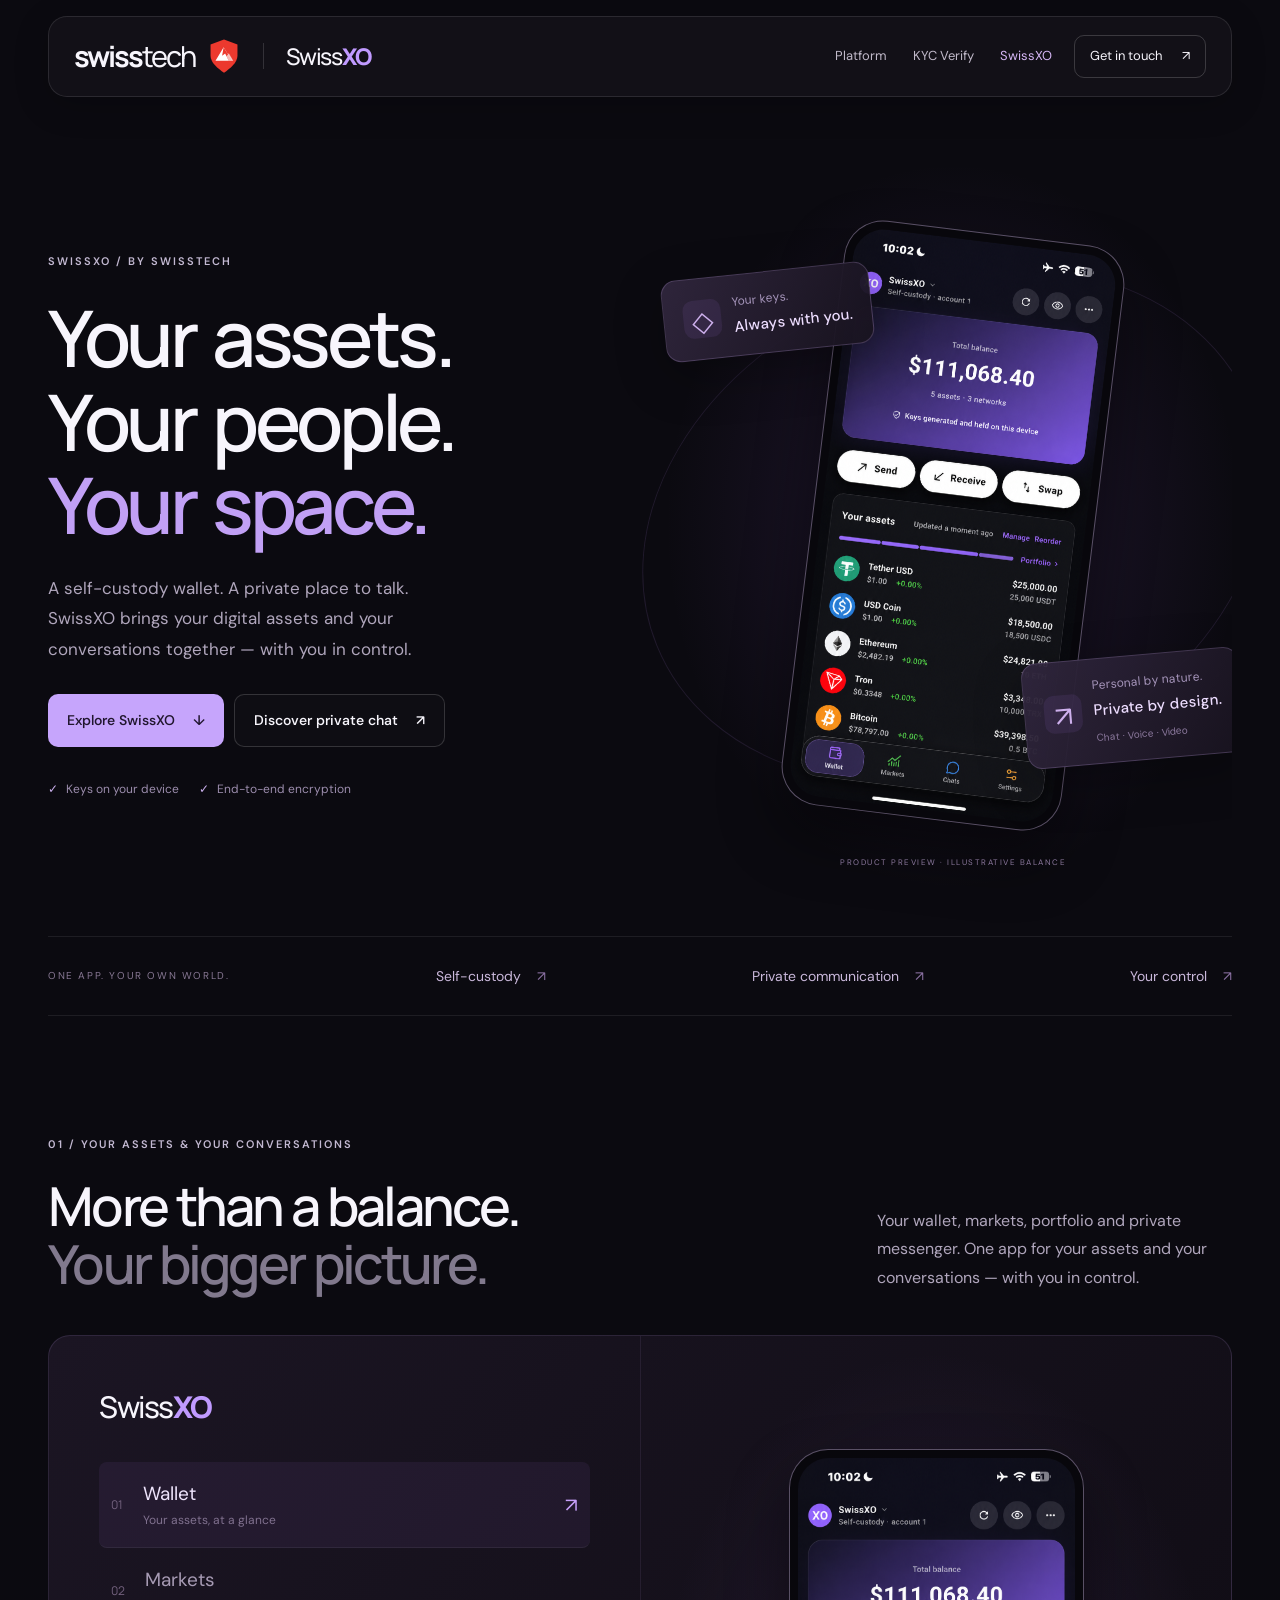
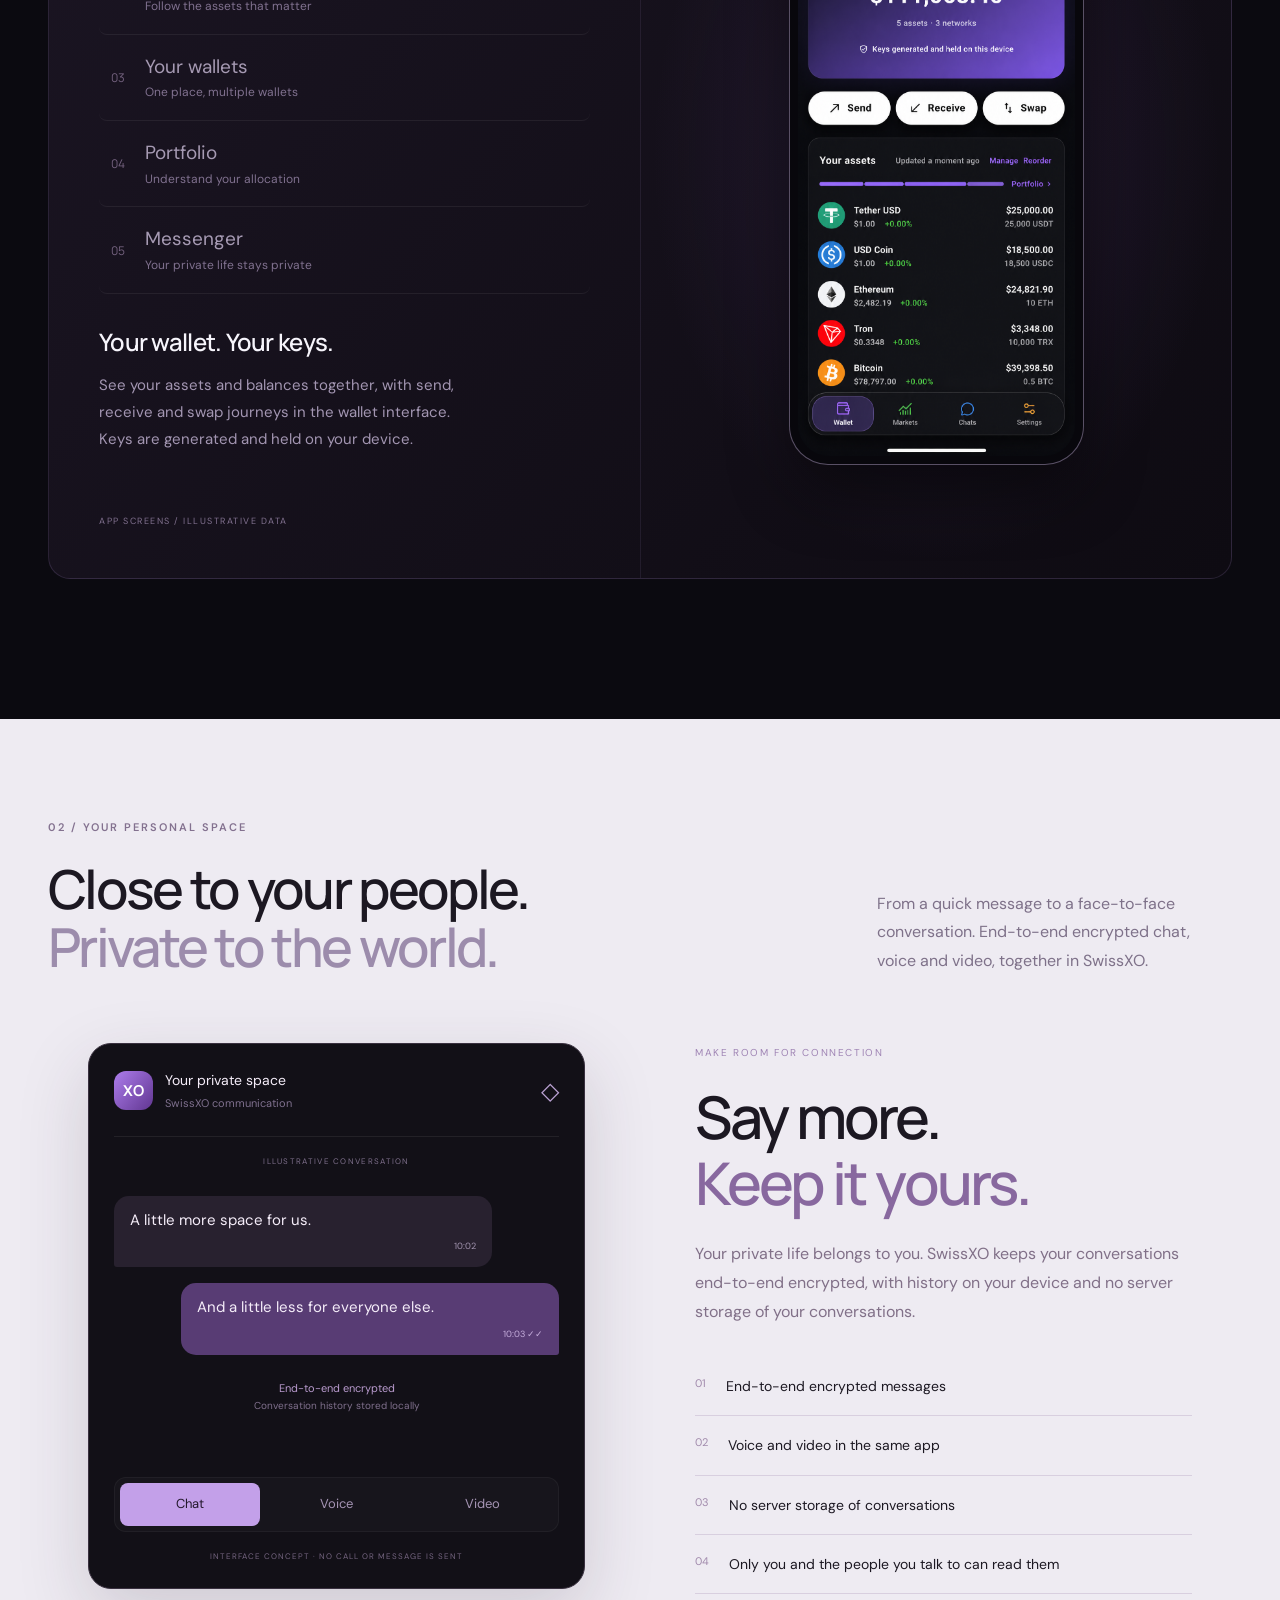
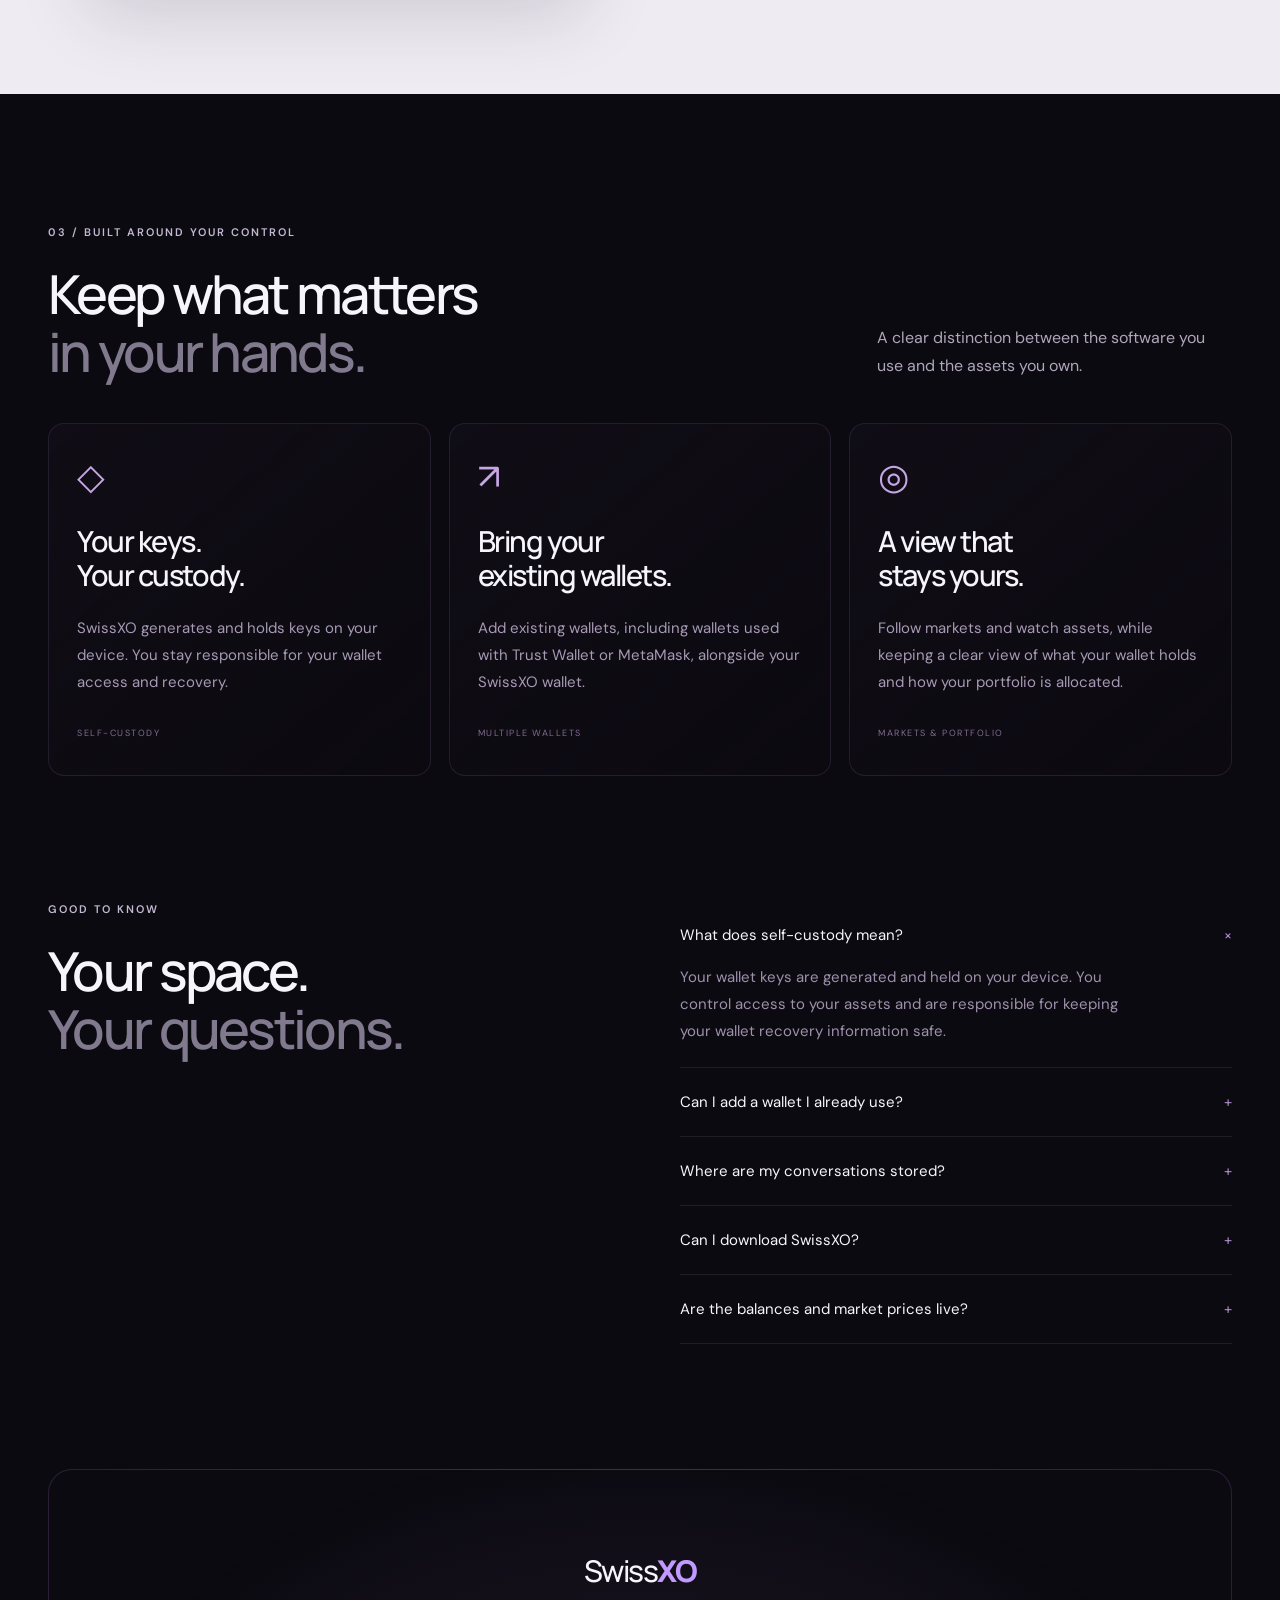
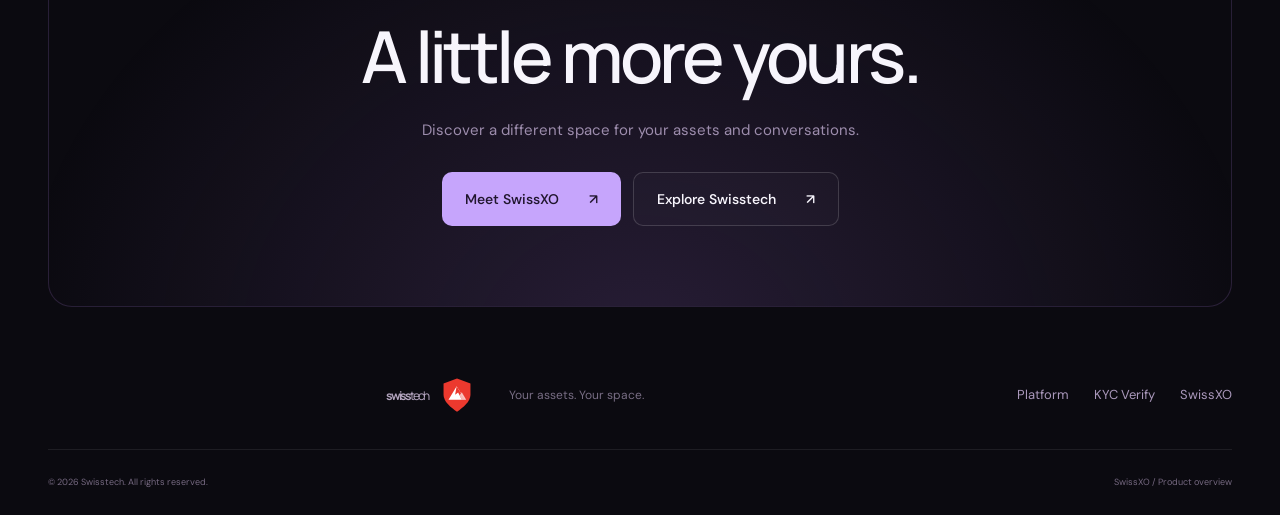
==== commit b601f197: "Feature private Messenger in SwissXO explorer Add Messenger as the fifth product view with a labelle" ====
--- a/swissxo.html
+++ b/swissxo.html
@@ -1,30 +1,30 @@
-<!doctype html>
-<html lang="en">
-<head>
-  <meta charset="utf-8" /><meta name="viewport" content="width=device-width, initial-scale=1" />
-  <meta name="description" content="SwissXO by Swisstech brings self-custody wallets, markets and end-to-end encrypted chat, voice and video into your own private space." />
-  <meta name="theme-color" content="#0b0a10" /><meta name="robots" content="noindex, nofollow" />
-  <title>SwissXO by Swisstech — Your assets. Your space.</title>
-  <link rel="icon" href="./favicon.svg?v=6" /><link rel="stylesheet" href="./verify.css?v=6" /><link rel="stylesheet" href="./swissxo.css?v=6" /><link rel="stylesheet" href="./brand.css?v=6" />
-  <link rel="preload" href="./swissxo-wallet-funded.webp" as="image" /><script type="module" src="./swissxo.js?v=6"></script>
-</head>
-<body class="xo-page">
-  <a class="skip" href="#main">Skip to content</a>
-  <header class="v-header wrap"><a class="swiss-brand" href="./index.html" aria-label="Swisstech home">swiss<span>tech</span><img class="brand-mark" src="./swisstech-mark.svg" alt="" width="34" height="37" /></a><span class="brand-divider" aria-hidden="true"></span><a class="product-brand xo-product-brand" href="#main">Swiss<span>XO</span></a><button class="menu-toggle" aria-expanded="false" aria-controls="navigation">Menu <span>☰</span></button><nav id="navigation" aria-label="Main navigation"><a href="./index.html">Platform</a><a href="./verify.html">KYC Verify</a><a href="./swissxo.html" aria-current="page">SwissXO</a></nav><a class="portal-link" href="mailto:contact@swisstech.dev?subject=SwissXO%20demo">Get in touch <span>↗</span></a></header>
-  <main id="main">
-    <section class="xo-hero wrap">
-      <div class="xo-hero-copy"><div class="eyebrow">SWISSXO / BY SWISSTECH</div><h1>Your assets.<br />Your people.<br /><em>Your space.</em></h1><p>A self-custody wallet. A private place to talk.<br />SwissXO brings your digital assets and your conversations together — with you in control.</p><div class="hero-actions"><a class="button primary" href="#experience">Explore SwissXO <span>↓</span></a><a class="button secondary" href="#communication">Discover private chat <span>↗</span></a></div><div class="xo-hero-proof"><span>Keys on your device</span><span>End-to-end encryption</span></div></div>
-      <div class="xo-hero-visual"><div class="xo-halo" aria-hidden="true"></div><div class="xo-hero-orbit" aria-hidden="true"></div><div class="xo-phone hero-phone"><img src="./swissxo-wallet-funded.webp" alt="SwissXO wallet preview with an illustrative balance of $111,068.40" width="590" height="1280" /></div><div class="xo-float float-custody"><span class="xo-outline-icon">◇</span><div>Your keys.<strong>Always with you.</strong></div></div><div class="xo-float float-message"><span class="xo-chat-icon" aria-hidden="true">↗</span><div>Personal by nature.<strong>Private by design.</strong><small>Chat · Voice · Video</small></div></div><span class="xo-visual-note">PRODUCT PREVIEW · ILLUSTRATIVE BALANCE</span></div>
-    </section>
-    <div class="xo-promise wrap"><span>ONE APP. YOUR OWN WORLD.</span><a href="#experience">Self-custody <span>↗</span></a><a href="#communication">Private communication <span>↗</span></a><a href="#control">Your control <span>↗</span></a></div>
-    <section class="xo-experience wrap" id="experience"><div class="section-top"><div><div class="eyebrow">01 / YOUR FINANCIAL SPACE</div><h2>More than a balance.<br /><span>Your bigger picture.</span></h2></div><p>Move between your wallet, markets and portfolio. Keep your assets in view without giving up custody of your keys.</p></div>
-      <div class="xo-explorer"><div class="xo-explorer-copy"><span class="xo-mini-wordmark">Swiss<span>XO</span></span><div role="tablist" aria-label="SwissXO product screens" aria-orientation="vertical" class="xo-view-tabs"><button id="xo-tab-wallet" role="tab" aria-selected="true" aria-controls="xo-preview-panel" data-xo-view="wallet"><span>01</span><div>Wallet<small>Your assets, at a glance</small></div><b>↗</b></button><button id="xo-tab-markets" role="tab" aria-selected="false" tabindex="-1" aria-controls="xo-preview-panel" data-xo-view="markets"><span>02</span><div>Markets<small>Follow the assets that matter</small></div><b>↗</b></button><button id="xo-tab-wallets" role="tab" aria-selected="false" tabindex="-1" aria-controls="xo-preview-panel" data-xo-view="wallets"><span>03</span><div>Your wallets<small>One place, multiple wallets</small></div><b>↗</b></button><button id="xo-tab-portfolio" role="tab" aria-selected="false" tabindex="-1" aria-controls="xo-preview-panel" data-xo-view="portfolio"><span>04</span><div>Portfolio<small>Understand your allocation</small></div><b>↗</b></button></div><div class="xo-preview-description"><h3 id="xo-view-title">Your wallet. Your keys.</h3><p id="xo-view-description">See your assets and balances together, with send, receive and swap journeys in the wallet interface. Keys are generated and held on your device.</p></div><span class="xo-demo-note">APP SCREENS / ILLUSTRATIVE DATA</span></div><div class="xo-preview-panel" id="xo-preview-panel" role="tabpanel" aria-labelledby="xo-tab-wallet" tabindex="0"><div class="xo-phone explorer-phone"><img id="xo-gallery-image" src="./swissxo-wallet-funded.webp" alt="SwissXO wallet showing five assets with illustrative balances" width="590" height="1280" loading="lazy" /></div></div></div>
-    </section>
-    <section class="xo-communication" id="communication"><div class="wrap"><div class="section-top"><div><div class="eyebrow">02 / YOUR PERSONAL SPACE</div><h2>Close to your people.<br /><span>Private to the world.</span></h2></div><p>From a quick message to a face-to-face conversation. End-to-end encrypted chat, voice and video, together in SwissXO.</p></div><div class="xo-communication-grid"><div class="xo-conversation"><div class="comm-window-top"><span class="comm-avatar">XO</span><div>Your private space<small>SwissXO communication</small></div><span class="comm-lock" aria-label="End-to-end encrypted">◇</span></div><div id="comm-panel" role="tabpanel" tabindex="0" aria-labelledby="comm-tab-chat"><div class="message-date">ILLUSTRATIVE CONVERSATION</div><div class="message-bubble incoming">A little more space for us.<small>10:02</small></div><div class="message-bubble outgoing">And a little less for everyone else.<small>10:03 ✓✓</small></div><div class="encryption-note">End-to-end encrypted<br /><span>Conversation history stored locally</span></div></div><div class="comm-tabs" role="tablist" aria-label="SwissXO communication modes"><button id="comm-tab-chat" role="tab" aria-selected="true" aria-controls="comm-panel" data-comm="chat">Chat</button><button id="comm-tab-voice" role="tab" aria-selected="false" tabindex="-1" aria-controls="comm-panel" data-comm="voice">Voice</button><button id="comm-tab-video" role="tab" aria-selected="false" tabindex="-1" aria-controls="comm-panel" data-comm="video">Video</button></div><p class="comm-preview-label">INTERFACE CONCEPT · NO CALL OR MESSAGE IS SENT</p></div><div class="xo-communication-copy"><span class="xo-feature-number">MAKE ROOM FOR CONNECTION</span><h3>Say more.<br /><em>Keep it yours.</em></h3><p>Your conversations belong in your own private space. SwissXO pairs encrypted communication with local conversation history.</p><ul><li><span>01</span>End-to-end encrypted messages</li><li><span>02</span>Voice and video in the same app</li><li><span>03</span>Conversation history on your device</li></ul></div></div></div></section>
-    <section class="xo-control wrap" id="control"><div class="section-top"><div><div class="eyebrow">03 / BUILT AROUND YOUR CONTROL</div><h2>Keep what matters<br /><span>in your hands.</span></h2></div><p>A clear distinction between the software you use and the assets you own.</p></div><div class="xo-control-cards"><article><span class="control-symbol">◇</span><h3>Your keys.<br />Your custody.</h3><p>SwissXO generates and holds keys on your device. You stay responsible for your wallet access and recovery.</p><span class="control-label">SELF-CUSTODY</span></article><article><span class="control-symbol">↗</span><h3>Bring your<br />existing wallets.</h3><p>Add existing wallets, including wallets used with Trust Wallet or MetaMask, alongside your SwissXO wallet.</p><span class="control-label">MULTIPLE WALLETS</span></article><article><span class="control-symbol">◎</span><h3>A view that<br />stays yours.</h3><p>Follow markets and watch assets, while keeping a clear view of what your wallet holds and how your portfolio is allocated.</p><span class="control-label">MARKETS & PORTFOLIO</span></article></div></section>
-    <section class="faq-section wrap"><div><div class="eyebrow">GOOD TO KNOW</div><h2>Your space.<br /><span>Your questions.</span></h2></div><div class="faq"><details open><summary>What does self-custody mean?<span>+</span></summary><p>Your wallet keys are generated and held on your device. You control access to your assets and are responsible for keeping your wallet recovery information safe.</p></details><details><summary>Can I add a wallet I already use?<span>+</span></summary><p>SwissXO supports adding existing wallets, including wallets used with Trust Wallet or MetaMask. The available assets and networks depend on the wallet and supported functionality. Ask us for a walkthrough of your use case.</p></details><details><summary>Where are my conversations stored?<span>+</span></summary><p>Conversation history stays on your device. Messages, voice and video use end-to-end encryption, keeping your personal conversations in your own space.</p></details><details><summary>Can I download SwissXO?<span>+</span></summary><p>Contact Swisstech for current access and release information. We can arrange a product walkthrough and discuss the features available to you.</p></details><details><summary>Are the balances and market prices live?<span>+</span></summary><p>No. The screenshots illustrate the product experience. Balances are demonstration values and market prices are snapshots, not live quotes. The communication preview is an interface concept.</p></details></div></section>
-    <section class="closing wrap xo-closing"><span class="xo-mini-wordmark">Swiss<span>XO</span></span><h2>A little more yours.</h2><p>Discover a different space for your assets and conversations.</p><div class="hero-actions"><a class="button primary" href="mailto:contact@swisstech.dev?subject=SwissXO%20demo">Meet SwissXO <span>↗</span></a><a class="button secondary" href="./index.html">Explore Swisstech <span>↗</span></a></div></section>
-  </main>
-  <footer class="v-footer wrap"><a class="swiss-brand" href="./index.html" aria-label="Swisstech home">swiss<span>tech</span><img class="brand-mark" src="./swisstech-mark.svg" alt="" width="34" height="37" /></a><p>Your assets. Your space.</p><nav aria-label="Footer navigation"><a href="./index.html">Platform</a><a href="./verify.html">KYC Verify</a><a href="./swissxo.html" aria-current="page">SwissXO</a></nav><div class="footer-bottom"><span>© 2026 Swisstech. All rights reserved.</span><span>SwissXO / Product overview</span></div></footer>
-</body>
-</html>
+<!doctype html>
+<html lang="en">
+<head>
+  <meta charset="utf-8" /><meta name="viewport" content="width=device-width, initial-scale=1" />
+  <meta name="description" content="SwissXO by Swisstech brings self-custody wallets, markets and end-to-end encrypted chat, voice and video into your own private space." />
+  <meta name="theme-color" content="#0b0a10" /><meta name="robots" content="noindex, nofollow" />
+  <title>SwissXO by Swisstech — Your assets. Your space.</title>
+  <link rel="icon" href="./favicon.svg?v=6" /><link rel="stylesheet" href="./verify.css?v=6" /><link rel="stylesheet" href="./swissxo.css?v=7" /><link rel="stylesheet" href="./brand.css?v=6" />
+  <link rel="preload" href="./swissxo-wallet-funded.webp" as="image" /><script type="module" src="./swissxo.js?v=7"></script>
+</head>
+<body class="xo-page">
+  <a class="skip" href="#main">Skip to content</a>
+  <header class="v-header wrap"><a class="swiss-brand" href="./index.html" aria-label="Swisstech home">swiss<span>tech</span><img class="brand-mark" src="./swisstech-mark.svg" alt="" width="34" height="37" /></a><span class="brand-divider" aria-hidden="true"></span><a class="product-brand xo-product-brand" href="#main">Swiss<span>XO</span></a><button class="menu-toggle" aria-expanded="false" aria-controls="navigation">Menu <span>☰</span></button><nav id="navigation" aria-label="Main navigation"><a href="./index.html">Platform</a><a href="./verify.html">KYC Verify</a><a href="./swissxo.html" aria-current="page">SwissXO</a></nav><a class="portal-link" href="mailto:contact@swisstech.dev?subject=SwissXO%20demo">Get in touch <span>↗</span></a></header>
+  <main id="main">
+    <section class="xo-hero wrap">
+      <div class="xo-hero-copy"><div class="eyebrow">SWISSXO / BY SWISSTECH</div><h1>Your assets.<br />Your people.<br /><em>Your space.</em></h1><p>A self-custody wallet. A private place to talk.<br />SwissXO brings your digital assets and your conversations together — with you in control.</p><div class="hero-actions"><a class="button primary" href="#experience">Explore SwissXO <span>↓</span></a><a class="button secondary" href="#communication">Discover private chat <span>↗</span></a></div><div class="xo-hero-proof"><span>Keys on your device</span><span>End-to-end encryption</span></div></div>
+      <div class="xo-hero-visual"><div class="xo-halo" aria-hidden="true"></div><div class="xo-hero-orbit" aria-hidden="true"></div><div class="xo-phone hero-phone"><img src="./swissxo-wallet-funded.webp" alt="SwissXO wallet preview with an illustrative balance of $111,068.40" width="590" height="1280" /></div><div class="xo-float float-custody"><span class="xo-outline-icon">◇</span><div>Your keys.<strong>Always with you.</strong></div></div><div class="xo-float float-message"><span class="xo-chat-icon" aria-hidden="true">↗</span><div>Personal by nature.<strong>Private by design.</strong><small>Chat · Voice · Video</small></div></div><span class="xo-visual-note">PRODUCT PREVIEW · ILLUSTRATIVE BALANCE</span></div>
+    </section>
+    <div class="xo-promise wrap"><span>ONE APP. YOUR OWN WORLD.</span><a href="#experience">Self-custody <span>↗</span></a><a href="#communication">Private communication <span>↗</span></a><a href="#control">Your control <span>↗</span></a></div>
+    <section class="xo-experience wrap" id="experience"><div class="section-top"><div><div class="eyebrow">01 / YOUR ASSETS & YOUR CONVERSATIONS</div><h2>More than a balance.<br /><span>Your bigger picture.</span></h2></div><p>Your wallet, markets, portfolio and private messenger. One app for your assets and your conversations — with you in control.</p></div>
+      <div class="xo-explorer"><div class="xo-explorer-copy"><span class="xo-mini-wordmark">Swiss<span>XO</span></span><div role="tablist" aria-label="SwissXO product screens" aria-orientation="vertical" class="xo-view-tabs"><button id="xo-tab-wallet" role="tab" aria-selected="true" aria-controls="xo-preview-panel" data-xo-view="wallet"><span>01</span><div>Wallet<small>Your assets, at a glance</small></div><b>↗</b></button><button id="xo-tab-markets" role="tab" aria-selected="false" tabindex="-1" aria-controls="xo-preview-panel" data-xo-view="markets"><span>02</span><div>Markets<small>Follow the assets that matter</small></div><b>↗</b></button><button id="xo-tab-wallets" role="tab" aria-selected="false" tabindex="-1" aria-controls="xo-preview-panel" data-xo-view="wallets"><span>03</span><div>Your wallets<small>One place, multiple wallets</small></div><b>↗</b></button><button id="xo-tab-portfolio" role="tab" aria-selected="false" tabindex="-1" aria-controls="xo-preview-panel" data-xo-view="portfolio"><span>04</span><div>Portfolio<small>Understand your allocation</small></div><b>↗</b></button><button id="xo-tab-messenger" role="tab" aria-selected="false" tabindex="-1" aria-controls="xo-preview-panel" data-xo-view="messenger"><span>05</span><div>Messenger<small>Your private life stays private</small></div><b>↗</b></button></div><div class="xo-preview-description"><h3 id="xo-view-title">Your wallet. Your keys.</h3><p id="xo-view-description">See your assets and balances together, with send, receive and swap journeys in the wallet interface. Keys are generated and held on your device.</p></div><span class="xo-demo-note">APP SCREENS / ILLUSTRATIVE DATA</span></div><div class="xo-preview-panel" id="xo-preview-panel" role="tabpanel" aria-labelledby="xo-tab-wallet" tabindex="0"><div class="xo-phone explorer-phone" id="xo-screen-phone"><img id="xo-gallery-image" src="./swissxo-wallet-funded.webp" alt="SwissXO wallet showing five assets with illustrative balances" width="590" height="1280" loading="lazy" /></div><div id="xo-messenger-preview" class="xo-messenger-preview" hidden><div class="messenger-status"><span>10:02</span><span aria-hidden="true">● ▰</span></div><div class="messenger-heading"><span class="comm-avatar">XO</span><div>Messenger<small>Your private space</small></div><span class="messenger-lock" aria-label="Encrypted">◇</span></div><div class="messenger-privacy"><span>END-TO-END ENCRYPTED</span><strong>Just between us.</strong><p>No server storage.<br />Your conversations stay yours.</p></div><div class="messenger-thread"><div class="message-date">ILLUSTRATIVE CONVERSATION</div><div class="message-bubble incoming">Some things are just for us.<small>10:02</small></div><div class="message-bubble outgoing">Let's keep them that way.<small>10:03 ✓✓</small></div></div><div class="messenger-modes" aria-label="Messenger features"><span>Chat</span><span>Voice</span><span>Video</span></div><div class="messenger-footer">History on your device.<br />No one outside your conversation can read it.</div></div></div></div>
+    </section>
+    <section class="xo-communication" id="communication"><div class="wrap"><div class="section-top"><div><div class="eyebrow">02 / YOUR PERSONAL SPACE</div><h2>Close to your people.<br /><span>Private to the world.</span></h2></div><p>From a quick message to a face-to-face conversation. End-to-end encrypted chat, voice and video, together in SwissXO.</p></div><div class="xo-communication-grid"><div class="xo-conversation"><div class="comm-window-top"><span class="comm-avatar">XO</span><div>Your private space<small>SwissXO communication</small></div><span class="comm-lock" aria-label="End-to-end encrypted">◇</span></div><div id="comm-panel" role="tabpanel" tabindex="0" aria-labelledby="comm-tab-chat"><div class="message-date">ILLUSTRATIVE CONVERSATION</div><div class="message-bubble incoming">A little more space for us.<small>10:02</small></div><div class="message-bubble outgoing">And a little less for everyone else.<small>10:03 ✓✓</small></div><div class="encryption-note">End-to-end encrypted<br /><span>Conversation history stored locally</span></div></div><div class="comm-tabs" role="tablist" aria-label="SwissXO communication modes"><button id="comm-tab-chat" role="tab" aria-selected="true" aria-controls="comm-panel" data-comm="chat">Chat</button><button id="comm-tab-voice" role="tab" aria-selected="false" tabindex="-1" aria-controls="comm-panel" data-comm="voice">Voice</button><button id="comm-tab-video" role="tab" aria-selected="false" tabindex="-1" aria-controls="comm-panel" data-comm="video">Video</button></div><p class="comm-preview-label">INTERFACE CONCEPT · NO CALL OR MESSAGE IS SENT</p></div><div class="xo-communication-copy"><span class="xo-feature-number">MAKE ROOM FOR CONNECTION</span><h3>Say more.<br /><em>Keep it yours.</em></h3><p>Your private life belongs to you. SwissXO keeps your conversations end-to-end encrypted, with history on your device and no server storage of your conversations.</p><ul><li><span>01</span>End-to-end encrypted messages</li><li><span>02</span>Voice and video in the same app</li><li><span>03</span>No server storage of conversations</li><li><span>04</span>Only you and the people you talk to can read them</li></ul></div></div></div></section>
+    <section class="xo-control wrap" id="control"><div class="section-top"><div><div class="eyebrow">03 / BUILT AROUND YOUR CONTROL</div><h2>Keep what matters<br /><span>in your hands.</span></h2></div><p>A clear distinction between the software you use and the assets you own.</p></div><div class="xo-control-cards"><article><span class="control-symbol">◇</span><h3>Your keys.<br />Your custody.</h3><p>SwissXO generates and holds keys on your device. You stay responsible for your wallet access and recovery.</p><span class="control-label">SELF-CUSTODY</span></article><article><span class="control-symbol">↗</span><h3>Bring your<br />existing wallets.</h3><p>Add existing wallets, including wallets used with Trust Wallet or MetaMask, alongside your SwissXO wallet.</p><span class="control-label">MULTIPLE WALLETS</span></article><article><span class="control-symbol">◎</span><h3>A view that<br />stays yours.</h3><p>Follow markets and watch assets, while keeping a clear view of what your wallet holds and how your portfolio is allocated.</p><span class="control-label">MARKETS & PORTFOLIO</span></article></div></section>
+    <section class="faq-section wrap"><div><div class="eyebrow">GOOD TO KNOW</div><h2>Your space.<br /><span>Your questions.</span></h2></div><div class="faq"><details open><summary>What does self-custody mean?<span>+</span></summary><p>Your wallet keys are generated and held on your device. You control access to your assets and are responsible for keeping your wallet recovery information safe.</p></details><details><summary>Can I add a wallet I already use?<span>+</span></summary><p>SwissXO supports adding existing wallets, including wallets used with Trust Wallet or MetaMask. The available assets and networks depend on the wallet and supported functionality. Ask us for a walkthrough of your use case.</p></details><details><summary>Where are my conversations stored?<span>+</span></summary><p>Conversation history stays on your device, with no server storage of your conversations. Messages, voice and video use end-to-end encryption. Only you and the people you communicate with can read your messages.</p></details><details><summary>Can I download SwissXO?<span>+</span></summary><p>Contact Swisstech for current access and release information. We can arrange a product walkthrough and discuss the features available to you.</p></details><details><summary>Are the balances and market prices live?<span>+</span></summary><p>No. The screenshots illustrate the product experience. Balances are demonstration values and market prices are snapshots, not live quotes. The communication preview is an interface concept.</p></details></div></section>
+    <section class="closing wrap xo-closing"><span class="xo-mini-wordmark">Swiss<span>XO</span></span><h2>A little more yours.</h2><p>Discover a different space for your assets and conversations.</p><div class="hero-actions"><a class="button primary" href="mailto:contact@swisstech.dev?subject=SwissXO%20demo">Meet SwissXO <span>↗</span></a><a class="button secondary" href="./index.html">Explore Swisstech <span>↗</span></a></div></section>
+  </main>
+  <footer class="v-footer wrap"><a class="swiss-brand" href="./index.html" aria-label="Swisstech home">swiss<span>tech</span><img class="brand-mark" src="./swisstech-mark.svg" alt="" width="34" height="37" /></a><p>Your assets. Your space.</p><nav aria-label="Footer navigation"><a href="./index.html">Platform</a><a href="./verify.html">KYC Verify</a><a href="./swissxo.html" aria-current="page">SwissXO</a></nav><div class="footer-bottom"><span>© 2026 Swisstech. All rights reserved.</span><span>SwissXO / Product overview</span></div></footer>
+</body>
+</html>
--- a/swissxo.css
+++ b/swissxo.css
@@ -1,9 +1,15 @@
-.xo-page{--purple:#bb97ff;--muted:#b0a6bc}.xo-product-brand{gap:0!important;letter-spacing:-1.2px;font-weight:500}.xo-product-brand>span,.xo-mini-wordmark>span{font-weight:800;color:#c09aff}.xo-page .eyebrow{font-size:11px}.xo-page .primary{background:#c6a5fc;color:#21162e;box-shadow:none}.xo-page .button{font-size:14px}.xo-page h2{font-size:clamp(38px,4.2vw,58px)}.xo-page .section-top>p{font-size:16px;line-height:1.8}.xo-hero{display:grid;grid-template-columns:1.07fr 1fr;gap:30px;align-items:center;padding-block:100px 65px;position:relative}.xo-hero h1{font-size:clamp(58px,6.1vw,88px);line-height:1.07;letter-spacing:-.065em;font-weight:550;margin:26px 0}.xo-hero h1 em{color:#c1a0f5}.xo-hero-copy>p{color:#b0a6bc;font-size:17px;line-height:1.8;max-width:440px}.xo-hero .hero-actions{flex-wrap:wrap;gap:10px}.xo-hero .button{padding:14px 19px;gap:18px}.xo-hero-proof{display:flex;flex-wrap:wrap;gap:20px;margin-top:33px;color:#9c8dad;font-size:12px}.xo-hero-proof span:before{content:'✓';color:#cbb0ed;margin-right:8px}.xo-hero-visual{position:relative;display:grid;place-items:center;min-width:0;min-height:690px}.xo-halo{position:absolute;inset:-50px -35px;background:radial-gradient(ellipse,#8652c131,transparent 65%);pointer-events:none}.xo-hero-orbit{position:absolute;width:115%;aspect-ratio:1;border:1px solid #9c70cb26;border-radius:50%;transform:rotate(-22deg) scaleY(.77)}.xo-phone{position:relative;border:1px solid #b5a2cb78;border-radius:39px;padding:8px;background:#08070c;box-shadow:0 30px 60px #0007;overflow:hidden;isolation:isolate}.xo-phone img{display:block;width:100%;height:auto;border-radius:31px}.hero-phone{width:282px;transform:rotate(7deg)}.xo-float{position:absolute;z-index:2;display:flex;align-items:center;gap:12px;background:linear-gradient(120deg,#30263df5,#18131ff5);border:1px solid #b69bd93d;border-radius:15px;padding:17px 19px;box-shadow:0 15px 50px #0004;font-size:12px;color:#a695bb}.xo-float strong{display:block;font-size:15px;color:#edddff;font-weight:500;margin-top:3px}.float-custody{top:90px;left:-12px;transform:rotate(-6deg)}.float-message{bottom:110px;right:-10px;transform:rotate(-5deg)}.xo-float small{font-size:10px;color:#8c799e;display:block;margin-top:8px}.xo-outline-icon,.xo-chat-icon{width:38px;height:38px;border-radius:10px;background:#ad7feb17;color:#ceb0ed;display:grid;place-items:center;font-size:28px}.xo-visual-note{position:absolute;bottom:2px;letter-spacing:1.5px;font-size:8px;color:#8b789d}.xo-promise{display:flex;align-items:center;justify-content:space-between;gap:20px;border-top:1px solid var(--line);border-bottom:1px solid var(--line);padding:28px 0;margin-bottom:120px}.xo-promise>span{font-size:10px;letter-spacing:1.6px;color:#887894}.xo-promise>a{font-size:14px;color:#cab8db}.xo-promise>a span{color:#8d72a5;margin-left:12px}.xo-explorer{display:grid;grid-template-columns:1fr 1fr;border:1px solid #b593dc29;border-radius:22px;background:linear-gradient(130deg,#1b1523,#0e0b12);overflow:hidden}.xo-explorer-copy{padding:50px}.xo-mini-wordmark{font:500 30px var(--display);letter-spacing:-1.5px;display:inline-block}.xo-view-tabs{margin:35px 0;display:flex;flex-direction:column}.xo-view-tabs button{display:flex;align-items:center;gap:20px;text-align:left;padding:19px 12px;border:0;border-bottom:1px solid #ffffff10;background:transparent;border-radius:8px;color:#a69ab3}.xo-view-tabs button>span{font:12px var(--display);color:#74627f}.xo-view-tabs button>div{font-size:19px;line-height:1.4}.xo-view-tabs button small{display:block;font-size:12px;color:#80718f;margin-top:4px}.xo-view-tabs button>b{font-size:20px;font-weight:400;margin-left:auto;opacity:0}.xo-view-tabs button[aria-selected=true]{color:#eee4fc;background:#b182f412}.xo-view-tabs button[aria-selected=true] b{opacity:1;color:#c7a0fa}.xo-view-tabs button:hover{background:#ffffff05}.xo-preview-description{min-height:160px}.xo-preview-description h3{font-size:24px;letter-spacing:-.03em}.xo-preview-description p{font-size:15px;line-height:1.8;color:#a396b2;margin-top:17px;max-width:380px}.xo-demo-note{font-size:9px;letter-spacing:1.5px;color:#81718f;display:block;margin-top:25px}.xo-preview-panel{display:grid;place-items:center;padding:40px 30px;background:radial-gradient(ellipse at 50% 50%,#7e54b032,transparent 68%);border-left:1px solid #c19ce918;min-width:0}.explorer-phone{width:min(295px,100%)}.xo-communication{margin-top:140px;padding:100px 0;background:#eeebf2;color:#1c1822}.xo-communication .eyebrow{color:#83718f}.xo-communication h2 span{color:#9c8cac}.xo-communication .section-top>p{color:#7e7189}.xo-communication-grid{display:grid;grid-template-columns:1fr 1fr;gap:110px;align-items:center;padding:20px 40px 0}.xo-conversation{background:#121017;color:#f5edf9;border:1px solid #39303f;border-radius:23px;padding:25px;box-shadow:0 25px 70px #332a3e2b;min-width:0}.comm-window-top{display:flex;align-items:center;gap:12px;font-size:14px;padding-bottom:24px;border-bottom:1px solid #ffffff12}.comm-avatar{display:grid;place-items:center;width:39px;height:39px;border-radius:12px;background:linear-gradient(130deg,#ad7dec,#613691);font:700 15px var(--display);color:#fff;flex:none}.comm-window-top small{display:block;font-size:11px;color:#7f708e;margin-top:3px}.comm-lock{margin-left:auto;font-size:24px;color:#bba2d4}#comm-panel{min-height:340px;padding:18px 0}.message-date{text-align:center;font-size:8px;letter-spacing:1.3px;color:#7e6f8b;margin-bottom:28px}.message-bubble{font-size:15px;line-height:1.55;padding:13px 16px;border-radius:15px;max-width:85%;margin-bottom:16px}.message-bubble small{display:block;font-size:9px;color:#a294af;text-align:right;margin-top:8px}.incoming{background:#28212f;border-bottom-left-radius:3px}.outgoing{margin-left:auto;background:#583c74;border-bottom-right-radius:3px}.outgoing small{color:#c5addb}.encryption-note{font-size:11px;text-align:center;color:#b99bce;margin-top:25px}.encryption-note span{font-size:10px;color:#80708d}.comm-tabs{display:flex;gap:6px;padding:5px;background:#ffffff06;border:1px solid #ffffff0b;border-radius:12px}.comm-tabs button{flex:1;border:0;background:transparent;padding:11px 7px;border-radius:8px;font-size:13px;color:#a695b5}.comm-tabs button[aria-selected=true]{background:#c3a0e9;color:#23182c}.comm-preview-label{font-size:8px;letter-spacing:1px;color:#756580;text-align:center;margin-top:18px}.xo-feature-number{font-size:10px;letter-spacing:1.6px;color:#9f84b4}.xo-communication-copy h3{font-size:clamp(38px,4.6vw,60px);line-height:1.12;margin-top:20px}.xo-communication-copy em{color:#88689f}.xo-communication-copy>p{font-size:16px;line-height:1.8;color:#817088;margin:25px 0}.xo-communication-copy ul{list-style:none;padding:0;margin:30px 0 0}.xo-communication-copy li{font-size:14px;padding:18px 0;border-bottom:1px solid #d8cfdf;display:flex;gap:20px}.xo-communication-copy li span{color:#a18aac;font-size:11px}.call-preview{text-align:center;display:grid;justify-items:center;align-content:center;min-height:300px}.call-avatar{width:87px;height:87px;display:grid;place-items:center;font:650 33px var(--display);border-radius:50%;background:radial-gradient(circle at 30% 25%,#b68ce1,#583478);box-shadow:0 0 0 13px #9863c00a,0 0 0 28px #9863c006;margin:12px 0 25px}.call-preview h4{font-size:17px;font-weight:500;margin:0 0 7px}.call-preview p{font-size:11px;color:#a28cb3;margin:0}.waveform{display:flex;gap:5px;align-items:center;height:44px;margin-top:17px}.waveform i{display:block;width:4px;height:var(--height);background:#ad85d0;border-radius:3px;animation:voice-wave 1.8s ease-in-out infinite alternate;animation-delay:var(--delay)}.video-preview{min-height:300px;border-radius:13px;background:radial-gradient(ellipse at 30% 35%,#594566,#201629 70%);position:relative;display:grid;place-items:center;text-align:center}.video-preview .call-avatar{margin:0 auto 20px;box-shadow:none;width:80px;height:80px}.video-preview p{font-size:12px;color:#c7aed6}.video-self{position:absolute;right:12px;bottom:12px;width:58px;height:74px;border:1px solid #cab2df25;border-radius:9px;background:#35293f;display:grid;place-items:center;color:#b69dca;font-size:10px}.xo-control{padding-top:130px}.xo-control-cards{display:grid;grid-template-columns:repeat(3,minmax(0,1fr));gap:18px}.xo-control-cards article{padding:35px 28px;border:1px solid #aa86ca24;border-radius:16px;background:linear-gradient(140deg,#20162744,#0c0a10);display:flex;flex-direction:column;align-items:flex-start}.control-symbol{font-size:36px;color:#c6a7e3;line-height:1;margin-bottom:30px}.xo-control-cards h3{font-size:29px;line-height:1.17}.xo-control-cards p{font-size:15px;color:#a899b5;line-height:1.8;margin:22px 0 30px}.control-label{font-size:9px;letter-spacing:1.5px;color:#806b90;margin-top:auto}.xo-page .faq p{font-size:15px}.xo-page .faq summary{font-size:15px}.xo-closing{background:radial-gradient(ellipse at 50% 110%,#73519946,transparent 75%);padding-block:80px}.xo-closing h2{font-size:clamp(38px,5.6vw,74px)}.xo-page .v-footer nav{display:flex;gap:25px;margin-left:auto;font-size:13px;color:#aa98bb}.xo-page .v-header nav a[aria-current=page]{color:#d5b6f6}.xo-page .v-header .portal-link{font-size:13px}.xo-page .v-header nav{font-size:13px}
-@keyframes voice-wave{from{transform:scaleY(.55)}to{transform:scaleY(1)}}
-@media(max-width:1100px){.xo-hero{gap:10px;padding-top:70px}.xo-hero h1{font-size:64px}.xo-hero-visual{min-height:620px}.hero-phone{width:250px}.xo-float{padding:13px;font-size:11px}.xo-float strong{font-size:13px}.float-custody{left:-5px;top:85px}.float-message{right:-10px;bottom:80px}.xo-explorer-copy{padding:35px}.xo-communication-grid{gap:65px;padding-inline:10px}.xo-hero-proof{gap:12px;font-size:11px}}
-@media(max-width:850px){.xo-hero{grid-template-columns:1fr;gap:20px;padding-top:70px;text-align:center}.xo-hero h1{font-size:76px}.xo-hero-copy>p{margin-inline:auto;max-width:480px}.xo-hero .eyebrow,.xo-hero .hero-actions,.xo-hero-proof{justify-content:center}.xo-hero-visual{min-height:650px;width:440px;max-width:100%;margin:auto}.hero-phone{width:270px}.float-custody{left:0}.float-message{right:0}.xo-promise{flex-wrap:wrap;justify-content:center;gap:20px 32px;margin-bottom:80px}.xo-promise>span{width:100%;text-align:center}.xo-promise>a{font-size:12px}.xo-explorer-copy{padding:25px}.xo-explorer{grid-template-columns:1fr 1fr}.xo-view-tabs button{gap:12px;padding:18px 7px}.xo-view-tabs button>div{font-size:17px}.xo-view-tabs button small{font-size:11px}.xo-preview-panel{padding:25px 20px}.xo-preview-description p{font-size:14px}.xo-communication{margin-top:90px;padding:75px 0}.xo-communication-grid{gap:35px;padding:0}.xo-communication-copy h3{font-size:40px}.xo-communication-copy li{font-size:12px;gap:12px}.xo-conversation{padding:20px}.xo-control{padding-top:90px}.xo-control-cards{gap:12px}.xo-control-cards article{padding:25px 20px}.xo-control-cards h3{font-size:25px}.xo-control-cards p{font-size:14px}}
-@media(max-width:650px){.xo-page .eyebrow{font-size:9px;letter-spacing:1.3px}.xo-page .v-header .portal-link{font-size:10px}.xo-hero{padding-top:60px}.xo-hero h1{font-size:clamp(49px,12vw,70px);line-height:1.09}.xo-hero-copy>p{font-size:16px}.xo-hero .hero-actions{flex-direction:column;align-items:stretch;max-width:290px;margin-inline:auto}.xo-hero-proof{font-size:11px;gap:10px 17px}.xo-hero-visual{min-height:610px;margin-top:5px}.hero-phone{width:245px;transform:rotate(5deg)}.xo-halo{inset:0}.xo-hero-orbit{width:100%}.xo-float{padding:11px;gap:9px}.float-custody{top:65px;left:-3px}.float-message{bottom:70px;right:-3px}.xo-outline-icon,.xo-chat-icon{width:29px;height:32px;font-size:23px}.xo-float strong{font-size:12px}.xo-float small{font-size:9px}.xo-visual-note{font-size:7px;letter-spacing:1px}.xo-promise{margin-bottom:65px;padding-block:23px;gap:17px}.xo-promise>a{font-size:11px}.xo-promise>a span{margin-left:5px}.xo-page .section-top>p{font-size:15px}.xo-explorer{grid-template-columns:1fr}.xo-explorer-copy{padding:27px 24px}.xo-view-tabs{margin-block:22px}.xo-view-tabs button{padding:15px 7px}.xo-view-tabs button>div{font-size:18px}.xo-view-tabs button small{font-size:12px}.xo-preview-description{min-height:0}.xo-preview-description p{font-size:15px}.xo-preview-panel{border-left:0;border-top:1px solid var(--line);padding:35px 28px}.explorer-phone{width:260px}.xo-demo-note{font-size:8px}.xo-communication-grid{grid-template-columns:1fr;gap:45px}.xo-communication-copy{order:-1}.xo-communication-copy h3{font-size:43px}.xo-communication-copy>p{font-size:16px}.xo-communication-copy li{font-size:14px}.xo-conversation{max-width:420px;width:100%;margin:auto;padding:22px}.message-bubble{font-size:15px}.xo-control-cards{grid-template-columns:1fr;gap:14px}.xo-control-cards article{padding:30px}.xo-control-cards h3{font-size:29px}.xo-control-cards p{font-size:15px}.control-symbol{margin-bottom:23px}.xo-page .v-footer nav{gap:15px;flex-wrap:wrap;font-size:11px}.xo-page .faq summary{font-size:14px}.xo-closing{padding-block:55px}.xo-page .xo-closing .hero-actions{flex-direction:column}.comm-preview-label{font-size:7px}}
-@media(prefers-reduced-motion:reduce){.waveform i{animation:none}}
+.xo-page{--purple:#bb97ff;--muted:#b0a6bc}.xo-product-brand{gap:0!important;letter-spacing:-1.2px;font-weight:500}.xo-product-brand>span,.xo-mini-wordmark>span{font-weight:800;color:#c09aff}.xo-page .eyebrow{font-size:11px}.xo-page .primary{background:#c6a5fc;color:#21162e;box-shadow:none}.xo-page .button{font-size:14px}.xo-page h2{font-size:clamp(38px,4.2vw,58px)}.xo-page .section-top>p{font-size:16px;line-height:1.8}.xo-hero{display:grid;grid-template-columns:1.07fr 1fr;gap:30px;align-items:center;padding-block:100px 65px;position:relative}.xo-hero h1{font-size:clamp(58px,6.1vw,88px);line-height:1.07;letter-spacing:-.065em;font-weight:550;margin:26px 0}.xo-hero h1 em{color:#c1a0f5}.xo-hero-copy>p{color:#b0a6bc;font-size:17px;line-height:1.8;max-width:440px}.xo-hero .hero-actions{flex-wrap:wrap;gap:10px}.xo-hero .button{padding:14px 19px;gap:18px}.xo-hero-proof{display:flex;flex-wrap:wrap;gap:20px;margin-top:33px;color:#9c8dad;font-size:12px}.xo-hero-proof span:before{content:'✓';color:#cbb0ed;margin-right:8px}.xo-hero-visual{position:relative;display:grid;place-items:center;min-width:0;min-height:690px}.xo-halo{position:absolute;inset:-50px -35px;background:radial-gradient(ellipse,#8652c131,transparent 65%);pointer-events:none}.xo-hero-orbit{position:absolute;width:115%;aspect-ratio:1;border:1px solid #9c70cb26;border-radius:50%;transform:rotate(-22deg) scaleY(.77)}.xo-phone{position:relative;border:1px solid #b5a2cb78;border-radius:39px;padding:8px;background:#08070c;box-shadow:0 30px 60px #0007;overflow:hidden;isolation:isolate}.xo-phone img{display:block;width:100%;height:auto;border-radius:31px}.hero-phone{width:282px;transform:rotate(7deg)}.xo-float{position:absolute;z-index:2;display:flex;align-items:center;gap:12px;background:linear-gradient(120deg,#30263df5,#18131ff5);border:1px solid #b69bd93d;border-radius:15px;padding:17px 19px;box-shadow:0 15px 50px #0004;font-size:12px;color:#a695bb}.xo-float strong{display:block;font-size:15px;color:#edddff;font-weight:500;margin-top:3px}.float-custody{top:90px;left:-12px;transform:rotate(-6deg)}.float-message{bottom:110px;right:-10px;transform:rotate(-5deg)}.xo-float small{font-size:10px;color:#8c799e;display:block;margin-top:8px}.xo-outline-icon,.xo-chat-icon{width:38px;height:38px;border-radius:10px;background:#ad7feb17;color:#ceb0ed;display:grid;place-items:center;font-size:28px}.xo-visual-note{position:absolute;bottom:2px;letter-spacing:1.5px;font-size:8px;color:#8b789d}.xo-promise{display:flex;align-items:center;justify-content:space-between;gap:20px;border-top:1px solid var(--line);border-bottom:1px solid var(--line);padding:28px 0;margin-bottom:120px}.xo-promise>span{font-size:10px;letter-spacing:1.6px;color:#887894}.xo-promise>a{font-size:14px;color:#cab8db}.xo-promise>a span{color:#8d72a5;margin-left:12px}.xo-explorer{display:grid;grid-template-columns:1fr 1fr;border:1px solid #b593dc29;border-radius:22px;background:linear-gradient(130deg,#1b1523,#0e0b12);overflow:hidden}.xo-explorer-copy{padding:50px}.xo-mini-wordmark{font:500 30px var(--display);letter-spacing:-1.5px;display:inline-block}.xo-view-tabs{margin:35px 0;display:flex;flex-direction:column}.xo-view-tabs button{display:flex;align-items:center;gap:20px;text-align:left;padding:19px 12px;border:0;border-bottom:1px solid #ffffff10;background:transparent;border-radius:8px;color:#a69ab3}.xo-view-tabs button>span{font:12px var(--display);color:#74627f}.xo-view-tabs button>div{font-size:19px;line-height:1.4}.xo-view-tabs button small{display:block;font-size:12px;color:#80718f;margin-top:4px}.xo-view-tabs button>b{font-size:20px;font-weight:400;margin-left:auto;opacity:0}.xo-view-tabs button[aria-selected=true]{color:#eee4fc;background:#b182f412}.xo-view-tabs button[aria-selected=true] b{opacity:1;color:#c7a0fa}.xo-view-tabs button:hover{background:#ffffff05}.xo-preview-description{min-height:160px}.xo-preview-description h3{font-size:24px;letter-spacing:-.03em}.xo-preview-description p{font-size:15px;line-height:1.8;color:#a396b2;margin-top:17px;max-width:380px}.xo-demo-note{font-size:9px;letter-spacing:1.5px;color:#81718f;display:block;margin-top:25px}.xo-preview-panel{display:grid;place-items:center;padding:40px 30px;background:radial-gradient(ellipse at 50% 50%,#7e54b032,transparent 68%);border-left:1px solid #c19ce918;min-width:0}.explorer-phone{width:min(295px,100%)}.xo-communication{margin-top:140px;padding:100px 0;background:#eeebf2;color:#1c1822}.xo-communication .eyebrow{color:#83718f}.xo-communication h2 span{color:#9c8cac}.xo-communication .section-top>p{color:#7e7189}.xo-communication-grid{display:grid;grid-template-columns:1fr 1fr;gap:110px;align-items:center;padding:20px 40px 0}.xo-conversation{background:#121017;color:#f5edf9;border:1px solid #39303f;border-radius:23px;padding:25px;box-shadow:0 25px 70px #332a3e2b;min-width:0}.comm-window-top{display:flex;align-items:center;gap:12px;font-size:14px;padding-bottom:24px;border-bottom:1px solid #ffffff12}.comm-avatar{display:grid;place-items:center;width:39px;height:39px;border-radius:12px;background:linear-gradient(130deg,#ad7dec,#613691);font:700 15px var(--display);color:#fff;flex:none}.comm-window-top small{display:block;font-size:11px;color:#7f708e;margin-top:3px}.comm-lock{margin-left:auto;font-size:24px;color:#bba2d4}#comm-panel{min-height:340px;padding:18px 0}.message-date{text-align:center;font-size:8px;letter-spacing:1.3px;color:#7e6f8b;margin-bottom:28px}.message-bubble{font-size:15px;line-height:1.55;padding:13px 16px;border-radius:15px;max-width:85%;margin-bottom:16px}.message-bubble small{display:block;font-size:9px;color:#a294af;text-align:right;margin-top:8px}.incoming{background:#28212f;border-bottom-left-radius:3px}.outgoing{margin-left:auto;background:#583c74;border-bottom-right-radius:3px}.outgoing small{color:#c5addb}.encryption-note{font-size:11px;text-align:center;color:#b99bce;margin-top:25px}.encryption-note span{font-size:10px;color:#80708d}.comm-tabs{display:flex;gap:6px;padding:5px;background:#ffffff06;border:1px solid #ffffff0b;border-radius:12px}.comm-tabs button{flex:1;border:0;background:transparent;padding:11px 7px;border-radius:8px;font-size:13px;color:#a695b5}.comm-tabs button[aria-selected=true]{background:#c3a0e9;color:#23182c}.comm-preview-label{font-size:8px;letter-spacing:1px;color:#756580;text-align:center;margin-top:18px}.xo-feature-number{font-size:10px;letter-spacing:1.6px;color:#9f84b4}.xo-communication-copy h3{font-size:clamp(38px,4.6vw,60px);line-height:1.12;margin-top:20px}.xo-communication-copy em{color:#88689f}.xo-communication-copy>p{font-size:16px;line-height:1.8;color:#817088;margin:25px 0}.xo-communication-copy ul{list-style:none;padding:0;margin:30px 0 0}.xo-communication-copy li{font-size:14px;padding:18px 0;border-bottom:1px solid #d8cfdf;display:flex;gap:20px}.xo-communication-copy li span{color:#a18aac;font-size:11px}.call-preview{text-align:center;display:grid;justify-items:center;align-content:center;min-height:300px}.call-avatar{width:87px;height:87px;display:grid;place-items:center;font:650 33px var(--display);border-radius:50%;background:radial-gradient(circle at 30% 25%,#b68ce1,#583478);box-shadow:0 0 0 13px #9863c00a,0 0 0 28px #9863c006;margin:12px 0 25px}.call-preview h4{font-size:17px;font-weight:500;margin:0 0 7px}.call-preview p{font-size:11px;color:#a28cb3;margin:0}.waveform{display:flex;gap:5px;align-items:center;height:44px;margin-top:17px}.waveform i{display:block;width:4px;height:var(--height);background:#ad85d0;border-radius:3px;animation:voice-wave 1.8s ease-in-out infinite alternate;animation-delay:var(--delay)}.video-preview{min-height:300px;border-radius:13px;background:radial-gradient(ellipse at 30% 35%,#594566,#201629 70%);position:relative;display:grid;place-items:center;text-align:center}.video-preview .call-avatar{margin:0 auto 20px;box-shadow:none;width:80px;height:80px}.video-preview p{font-size:12px;color:#c7aed6}.video-self{position:absolute;right:12px;bottom:12px;width:58px;height:74px;border:1px solid #cab2df25;border-radius:9px;background:#35293f;display:grid;place-items:center;color:#b69dca;font-size:10px}.xo-control{padding-top:130px}.xo-control-cards{display:grid;grid-template-columns:repeat(3,minmax(0,1fr));gap:18px}.xo-control-cards article{padding:35px 28px;border:1px solid #aa86ca24;border-radius:16px;background:linear-gradient(140deg,#20162744,#0c0a10);display:flex;flex-direction:column;align-items:flex-start}.control-symbol{font-size:36px;color:#c6a7e3;line-height:1;margin-bottom:30px}.xo-control-cards h3{font-size:29px;line-height:1.17}.xo-control-cards p{font-size:15px;color:#a899b5;line-height:1.8;margin:22px 0 30px}.control-label{font-size:9px;letter-spacing:1.5px;color:#806b90;margin-top:auto}.xo-page .faq p{font-size:15px}.xo-page .faq summary{font-size:15px}.xo-closing{background:radial-gradient(ellipse at 50% 110%,#73519946,transparent 75%);padding-block:80px}.xo-closing h2{font-size:clamp(38px,5.6vw,74px)}.xo-page .v-footer nav{display:flex;gap:25px;margin-left:auto;font-size:13px;color:#aa98bb}.xo-page .v-header nav a[aria-current=page]{color:#d5b6f6}.xo-page .v-header .portal-link{font-size:13px}.xo-page .v-header nav{font-size:13px}
+@keyframes voice-wave{from{transform:scaleY(.55)}to{transform:scaleY(1)}}
+@media(max-width:1100px){.xo-hero{gap:10px;padding-top:70px}.xo-hero h1{font-size:64px}.xo-hero-visual{min-height:620px}.hero-phone{width:250px}.xo-float{padding:13px;font-size:11px}.xo-float strong{font-size:13px}.float-custody{left:-5px;top:85px}.float-message{right:-10px;bottom:80px}.xo-explorer-copy{padding:35px}.xo-communication-grid{gap:65px;padding-inline:10px}.xo-hero-proof{gap:12px;font-size:11px}}
+@media(max-width:850px){.xo-hero{grid-template-columns:1fr;gap:20px;padding-top:70px;text-align:center}.xo-hero h1{font-size:76px}.xo-hero-copy>p{margin-inline:auto;max-width:480px}.xo-hero .eyebrow,.xo-hero .hero-actions,.xo-hero-proof{justify-content:center}.xo-hero-visual{min-height:650px;width:440px;max-width:100%;margin:auto}.hero-phone{width:270px}.float-custody{left:0}.float-message{right:0}.xo-promise{flex-wrap:wrap;justify-content:center;gap:20px 32px;margin-bottom:80px}.xo-promise>span{width:100%;text-align:center}.xo-promise>a{font-size:12px}.xo-explorer-copy{padding:25px}.xo-explorer{grid-template-columns:1fr 1fr}.xo-view-tabs button{gap:12px;padding:18px 7px}.xo-view-tabs button>div{font-size:17px}.xo-view-tabs button small{font-size:11px}.xo-preview-panel{padding:25px 20px}.xo-preview-description p{font-size:14px}.xo-communication{margin-top:90px;padding:75px 0}.xo-communication-grid{gap:35px;padding:0}.xo-communication-copy h3{font-size:40px}.xo-communication-copy li{font-size:12px;gap:12px}.xo-conversation{padding:20px}.xo-control{padding-top:90px}.xo-control-cards{gap:12px}.xo-control-cards article{padding:25px 20px}.xo-control-cards h3{font-size:25px}.xo-control-cards p{font-size:14px}}
+@media(max-width:650px){.xo-page .eyebrow{font-size:9px;letter-spacing:1.3px}.xo-page .v-header .portal-link{font-size:10px}.xo-hero{padding-top:60px}.xo-hero h1{font-size:clamp(49px,12vw,70px);line-height:1.09}.xo-hero-copy>p{font-size:16px}.xo-hero .hero-actions{flex-direction:column;align-items:stretch;max-width:290px;margin-inline:auto}.xo-hero-proof{font-size:11px;gap:10px 17px}.xo-hero-visual{min-height:610px;margin-top:5px}.hero-phone{width:245px;transform:rotate(5deg)}.xo-halo{inset:0}.xo-hero-orbit{width:100%}.xo-float{padding:11px;gap:9px}.float-custody{top:65px;left:-3px}.float-message{bottom:70px;right:-3px}.xo-outline-icon,.xo-chat-icon{width:29px;height:32px;font-size:23px}.xo-float strong{font-size:12px}.xo-float small{font-size:9px}.xo-visual-note{font-size:7px;letter-spacing:1px}.xo-promise{margin-bottom:65px;padding-block:23px;gap:17px}.xo-promise>a{font-size:11px}.xo-promise>a span{margin-left:5px}.xo-page .section-top>p{font-size:15px}.xo-explorer{grid-template-columns:1fr}.xo-explorer-copy{padding:27px 24px}.xo-view-tabs{margin-block:22px}.xo-view-tabs button{padding:15px 7px}.xo-view-tabs button>div{font-size:18px}.xo-view-tabs button small{font-size:12px}.xo-preview-description{min-height:0}.xo-preview-description p{font-size:15px}.xo-preview-panel{border-left:0;border-top:1px solid var(--line);padding:35px 28px}.explorer-phone{width:260px}.xo-demo-note{font-size:8px}.xo-communication-grid{grid-template-columns:1fr;gap:45px}.xo-communication-copy{order:-1}.xo-communication-copy h3{font-size:43px}.xo-communication-copy>p{font-size:16px}.xo-communication-copy li{font-size:14px}.xo-conversation{max-width:420px;width:100%;margin:auto;padding:22px}.message-bubble{font-size:15px}.xo-control-cards{grid-template-columns:1fr;gap:14px}.xo-control-cards article{padding:30px}.xo-control-cards h3{font-size:29px}.xo-control-cards p{font-size:15px}.control-symbol{margin-bottom:23px}.xo-page .v-footer nav{gap:15px;flex-wrap:wrap;font-size:11px}.xo-page .faq summary{font-size:14px}.xo-closing{padding-block:55px}.xo-page .xo-closing .hero-actions{flex-direction:column}.comm-preview-label{font-size:7px}}
+@media(prefers-reduced-motion:reduce){.waveform i{animation:none}}
 .xo-hero{overflow:clip}.xo-hero h1{word-spacing:.055em;letter-spacing:-.055em}
-.xo-hero>*{min-width:0}
+.xo-hero>*{min-width:0}
 @media(max-width:850px){.xo-hero{grid-template-columns:minmax(0,1fr)}.xo-hero-visual{width:min(440px,100%)}}
+
+/* Messenger is a first-class product explorer view, using a clearly labelled concept. */
+.xo-messenger-preview{width:min(295px,100%);min-height:620px;border:1px solid #b5a2cb78;border-radius:39px;background:radial-gradient(ellipse at 80% 15%,#342049,#0d0b12 55%);padding:22px 18px;box-shadow:0 30px 60px #0007;display:flex;flex-direction:column;color:#f5edf9}
+.messenger-status{display:flex;justify-content:space-between;padding:0 10px 26px;font-size:12px;font-weight:650}.messenger-heading{display:flex;align-items:center;gap:10px;font-size:17px;font-weight:600}.messenger-heading small{display:block;color:#9c88ae;font-size:10px;font-weight:400;margin-top:4px}.messenger-lock{margin-left:auto;color:#c9a6eb;font-size:25px}.messenger-privacy{margin:25px 0 22px;border:1px solid #bd8ff135;border-radius:16px;padding:20px 16px;background:linear-gradient(130deg,#69399a5e,#36244855)}.messenger-privacy>span{font-size:8px;letter-spacing:1.1px;color:#cbaaeb}.messenger-privacy strong{display:block;font:550 25px var(--display);letter-spacing:-.04em;margin:12px 0}.messenger-privacy p{font-size:12px;line-height:1.7;color:#cbb9d9}.messenger-thread .message-date{margin-bottom:20px;font-size:7px;letter-spacing:1px}.messenger-thread .message-bubble{font-size:12px;padding:12px;max-width:91%}.messenger-modes{display:flex;gap:6px;margin-top:auto;padding-top:12px}.messenger-modes span{flex:1;text-align:center;font-size:11px;color:#d3b7f1;padding:10px 3px;background:#b182f412;border:1px solid #b182f427;border-radius:10px}.messenger-footer{text-align:center;color:#a58ab9;font-size:10px;line-height:1.7;margin-top:18px}
+@media(max-width:850px) and (min-width:651px){.xo-messenger-preview{padding:20px 12px}.messenger-heading{font-size:15px}.messenger-privacy{padding:16px 12px}.messenger-privacy strong{font-size:22px}}
+@media(max-width:380px){.xo-preview-panel:has(.xo-messenger-preview:not([hidden])){padding-inline:15px}}
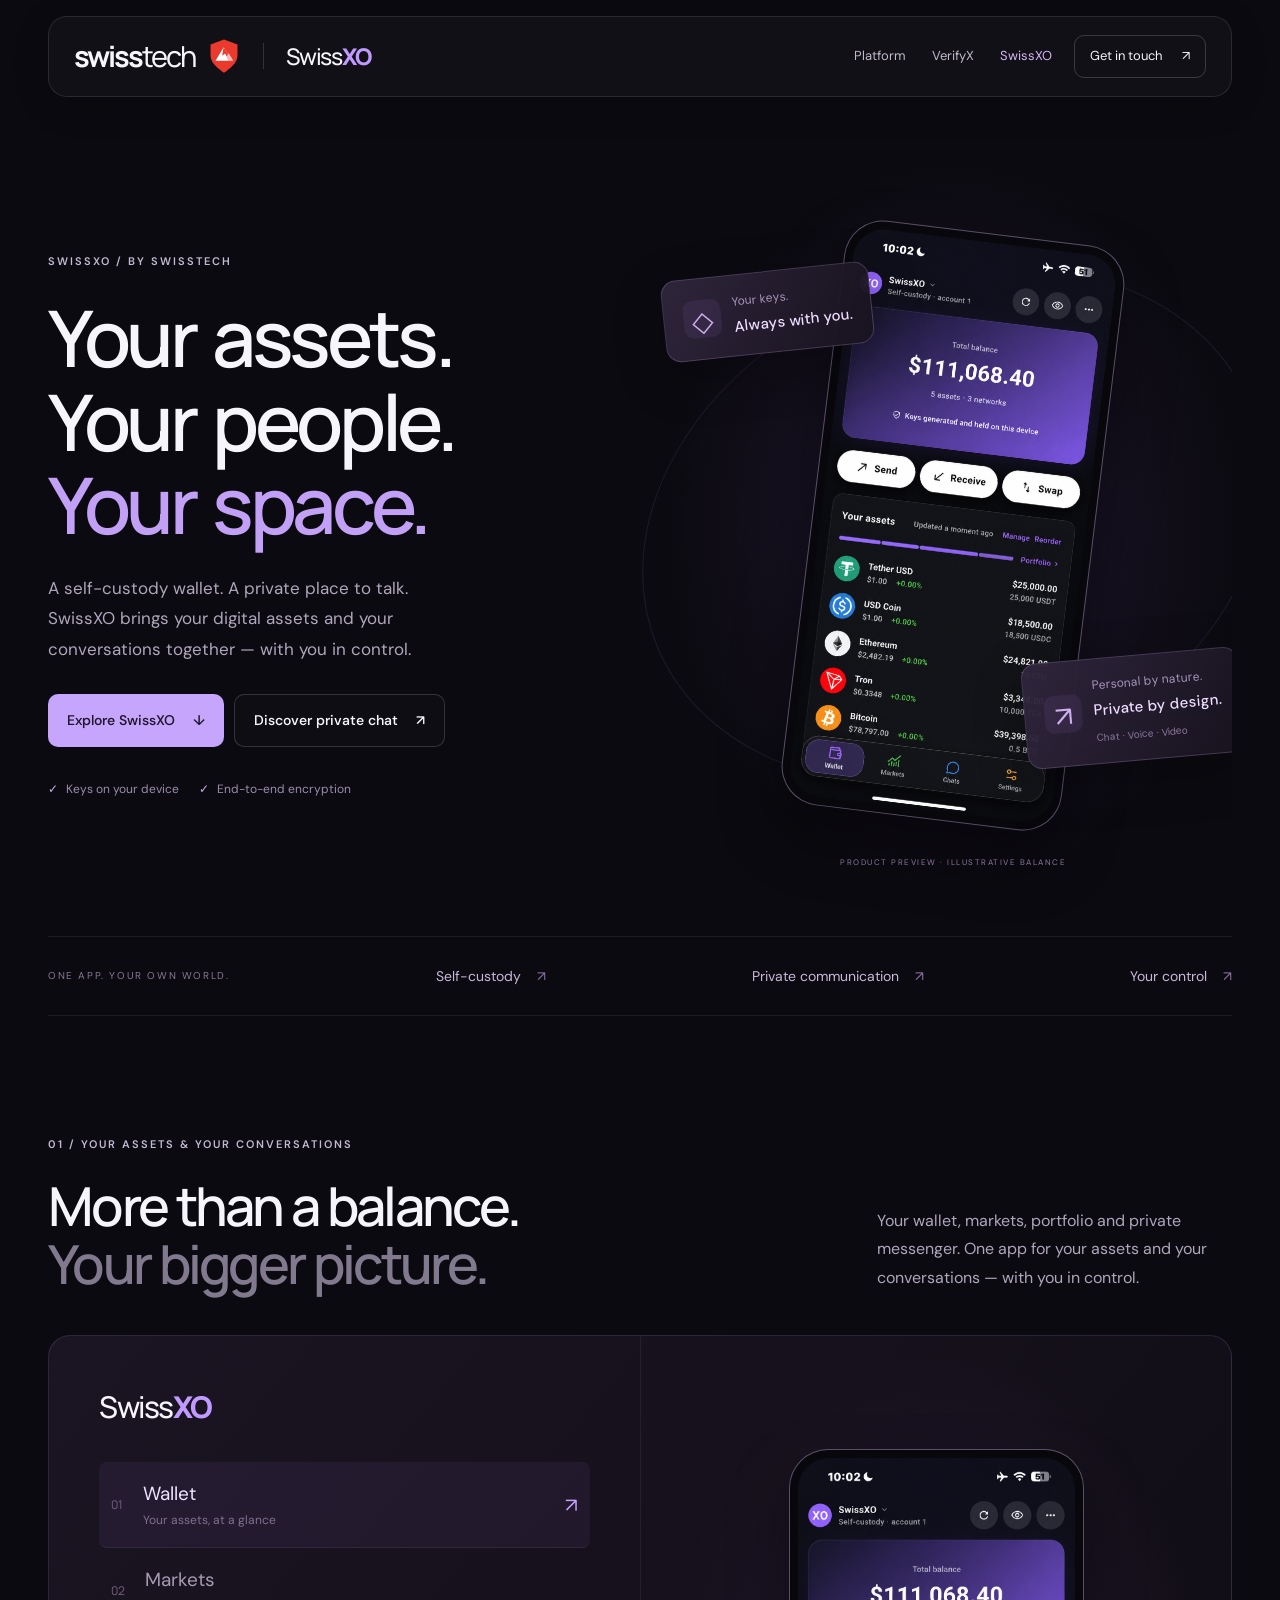
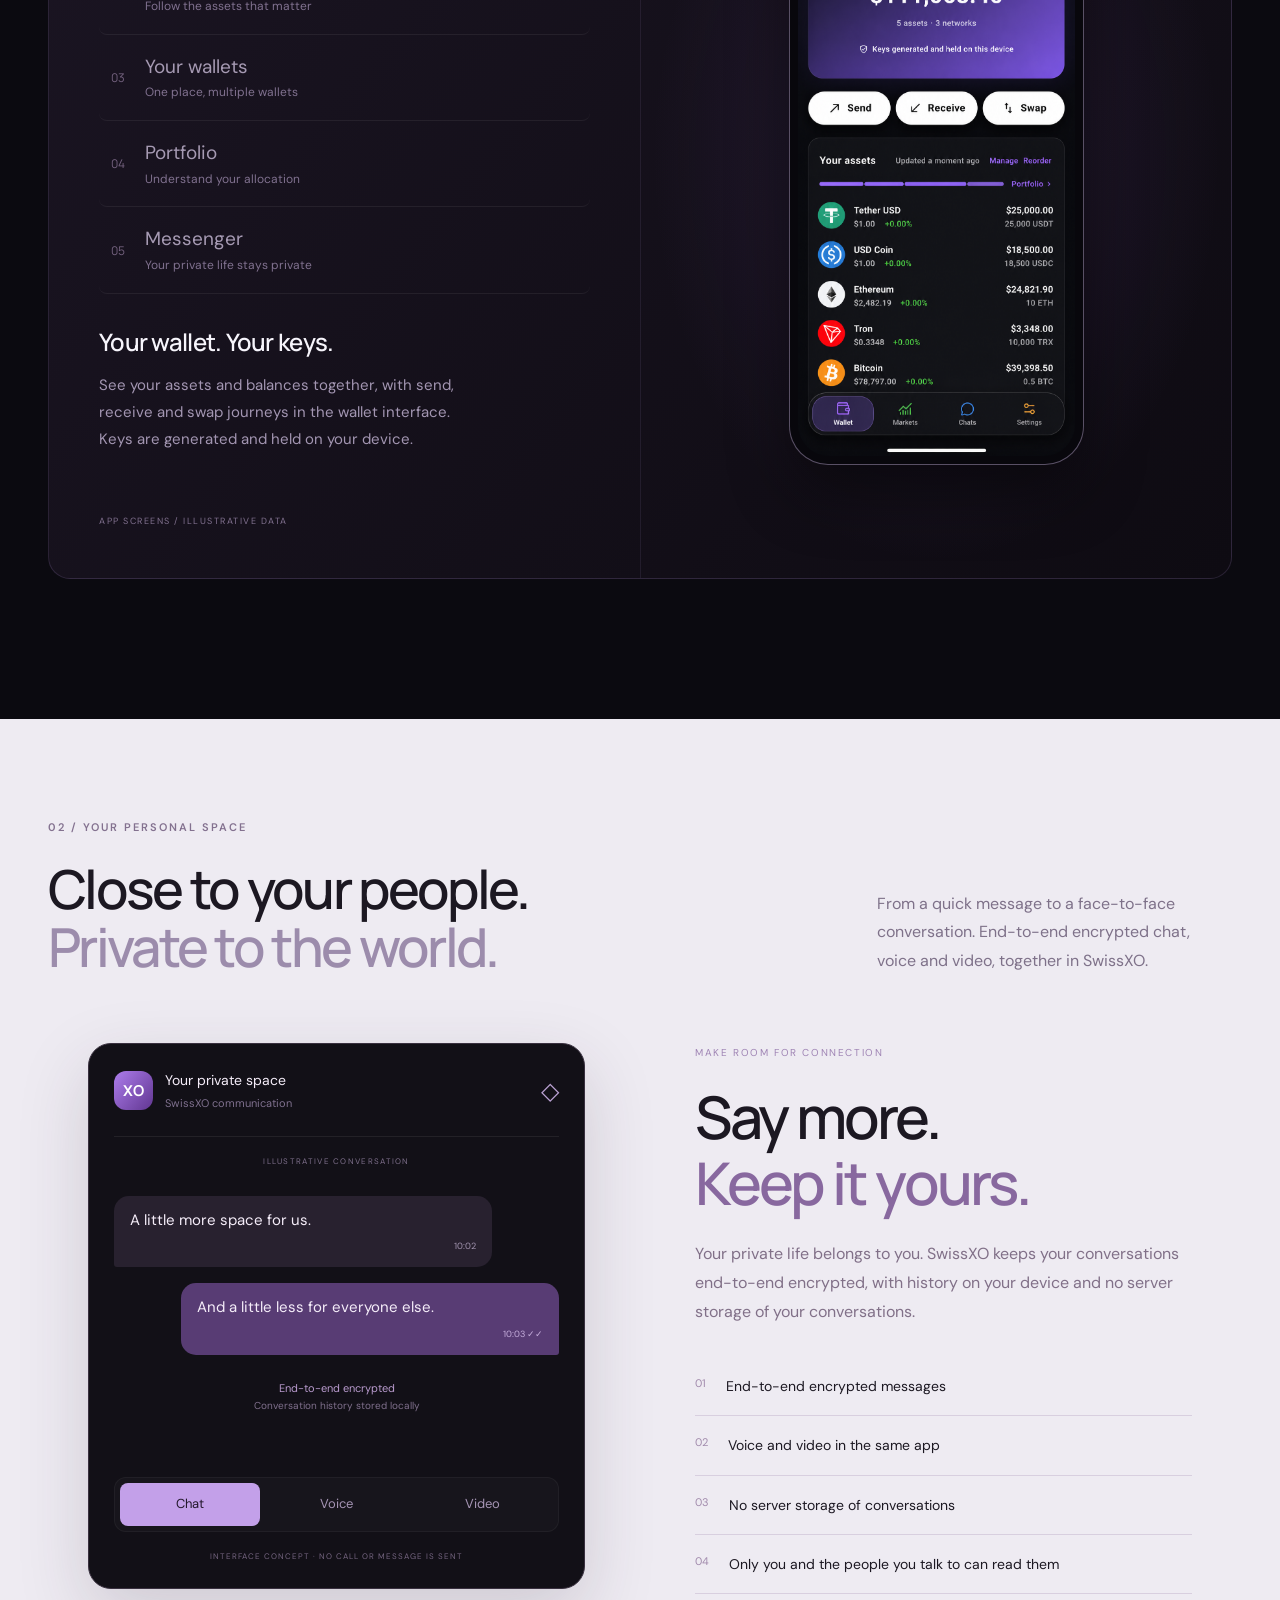
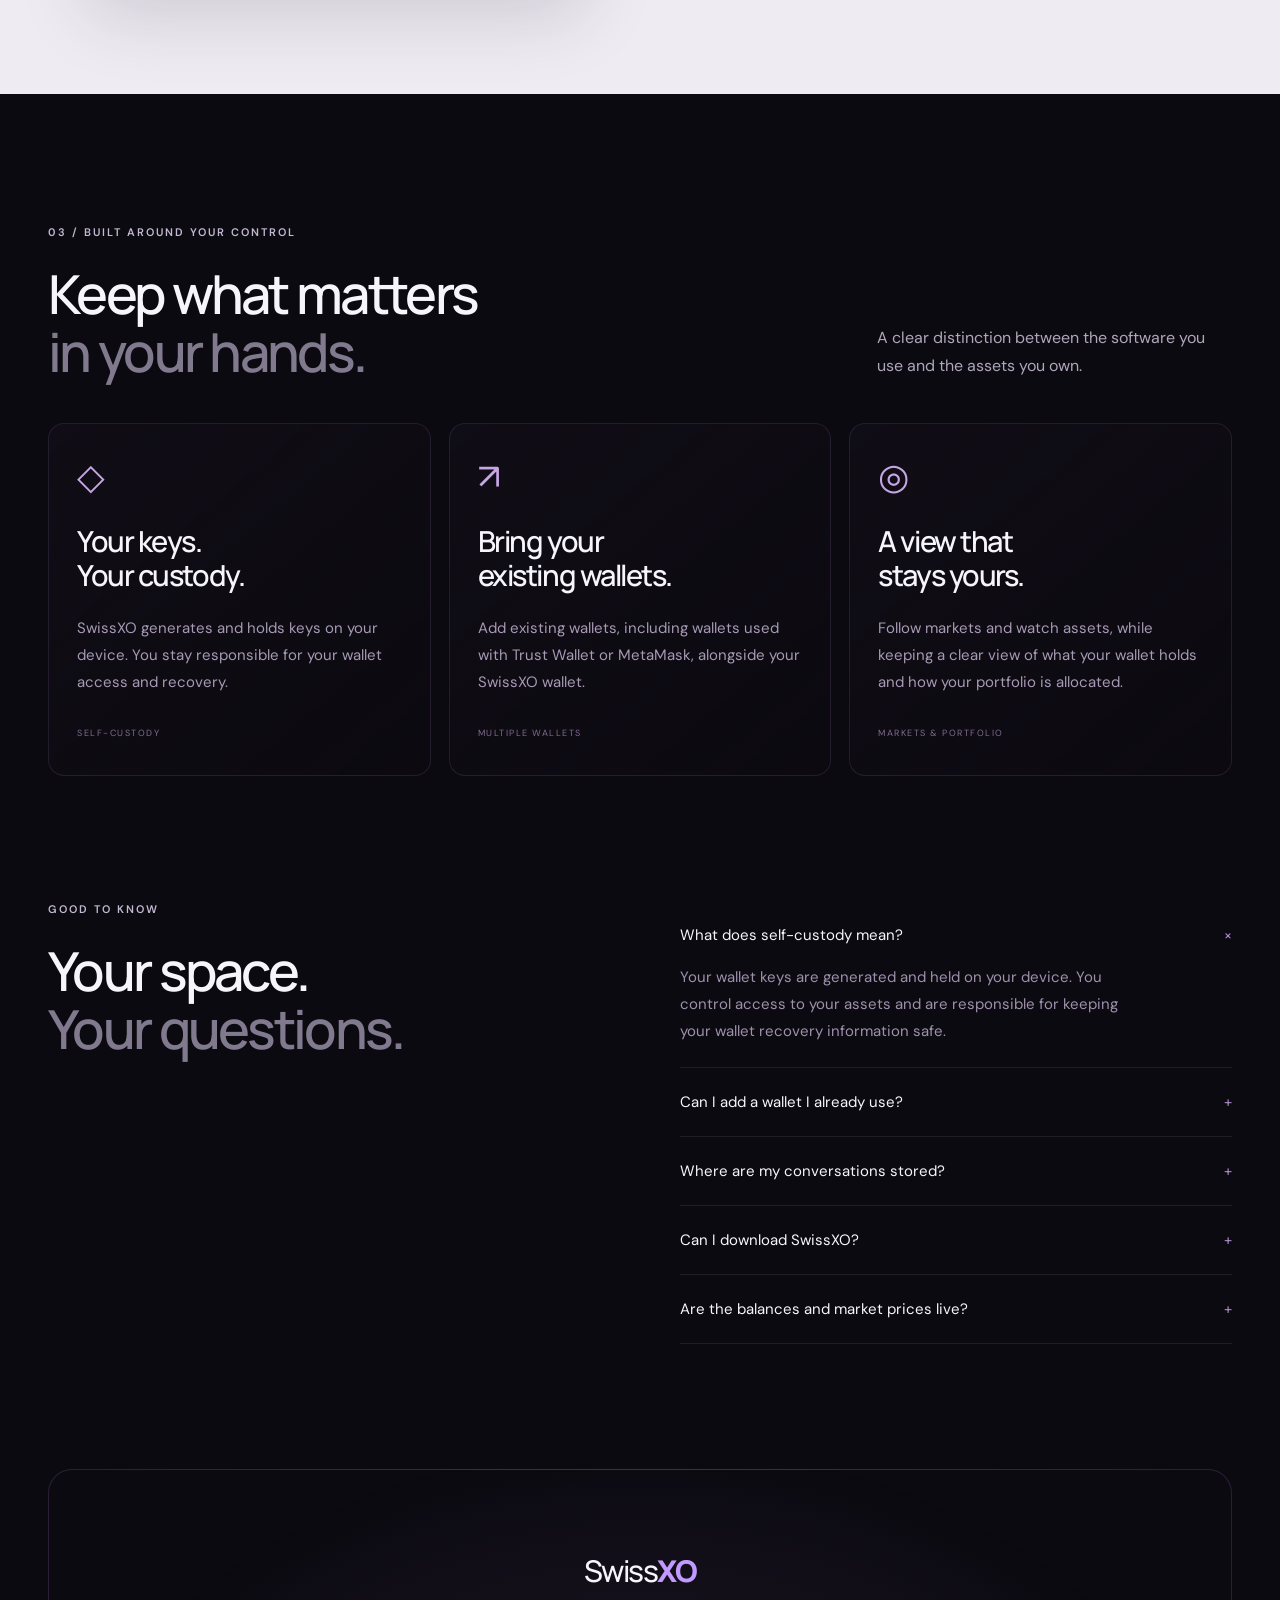
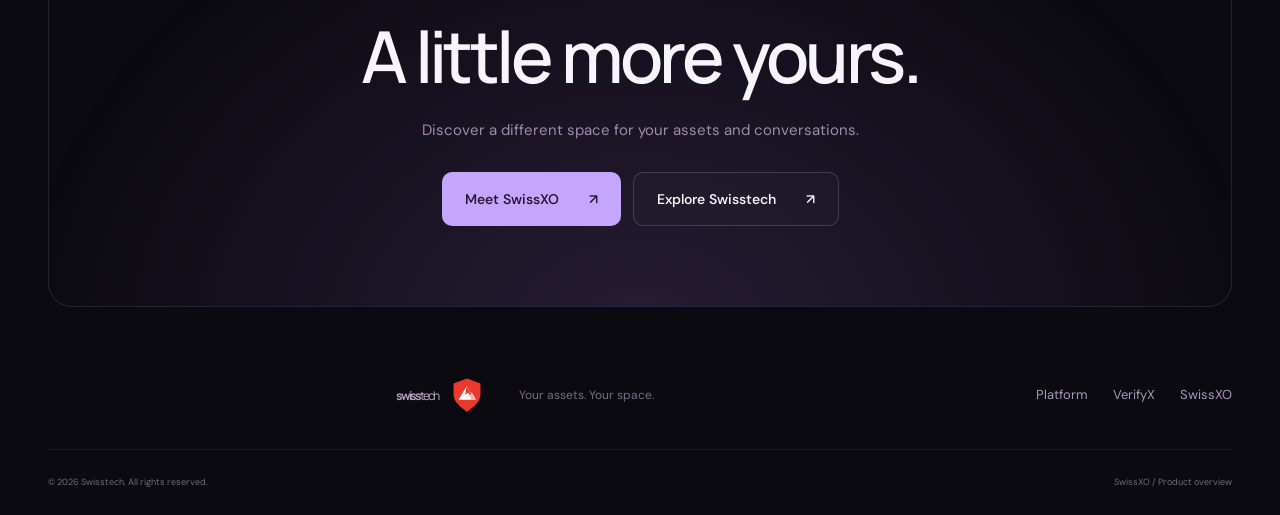
==== commit 876aced2: "Rename KYC product to VerifyX Update product branding, page title, navigation on all three pages, ho" ====
--- a/swissxo.html
+++ b/swissxo.html
@@ -10,7 +10,7 @@
 </head>
 <body class="xo-page">
   <a class="skip" href="#main">Skip to content</a>
-  <header class="v-header wrap"><a class="swiss-brand" href="./index.html" aria-label="Swisstech home">swiss<span>tech</span><img class="brand-mark" src="./swisstech-mark.svg" alt="" width="34" height="37" /></a><span class="brand-divider" aria-hidden="true"></span><a class="product-brand xo-product-brand" href="#main">Swiss<span>XO</span></a><button class="menu-toggle" aria-expanded="false" aria-controls="navigation">Menu <span>☰</span></button><nav id="navigation" aria-label="Main navigation"><a href="./index.html">Platform</a><a href="./verify.html">KYC Verify</a><a href="./swissxo.html" aria-current="page">SwissXO</a></nav><a class="portal-link" href="mailto:contact@swisstech.dev?subject=SwissXO%20demo">Get in touch <span>↗</span></a></header>
+  <header class="v-header wrap"><a class="swiss-brand" href="./index.html" aria-label="Swisstech home">swiss<span>tech</span><img class="brand-mark" src="./swisstech-mark.svg" alt="" width="34" height="37" /></a><span class="brand-divider" aria-hidden="true"></span><a class="product-brand xo-product-brand" href="#main">Swiss<span>XO</span></a><button class="menu-toggle" aria-expanded="false" aria-controls="navigation">Menu <span>☰</span></button><nav id="navigation" aria-label="Main navigation"><a href="./index.html">Platform</a><a href="./verify.html">VerifyX</a><a href="./swissxo.html" aria-current="page">SwissXO</a></nav><a class="portal-link" href="mailto:contact@swisstech.dev?subject=SwissXO%20demo">Get in touch <span>↗</span></a></header>
   <main id="main">
     <section class="xo-hero wrap">
       <div class="xo-hero-copy"><div class="eyebrow">SWISSXO / BY SWISSTECH</div><h1>Your assets.<br />Your people.<br /><em>Your space.</em></h1><p>A self-custody wallet. A private place to talk.<br />SwissXO brings your digital assets and your conversations together — with you in control.</p><div class="hero-actions"><a class="button primary" href="#experience">Explore SwissXO <span>↓</span></a><a class="button secondary" href="#communication">Discover private chat <span>↗</span></a></div><div class="xo-hero-proof"><span>Keys on your device</span><span>End-to-end encryption</span></div></div>
@@ -25,6 +25,6 @@
     <section class="faq-section wrap"><div><div class="eyebrow">GOOD TO KNOW</div><h2>Your space.<br /><span>Your questions.</span></h2></div><div class="faq"><details open><summary>What does self-custody mean?<span>+</span></summary><p>Your wallet keys are generated and held on your device. You control access to your assets and are responsible for keeping your wallet recovery information safe.</p></details><details><summary>Can I add a wallet I already use?<span>+</span></summary><p>SwissXO supports adding existing wallets, including wallets used with Trust Wallet or MetaMask. The available assets and networks depend on the wallet and supported functionality. Ask us for a walkthrough of your use case.</p></details><details><summary>Where are my conversations stored?<span>+</span></summary><p>Conversation history stays on your device, with no server storage of your conversations. Messages, voice and video use end-to-end encryption. Only you and the people you communicate with can read your messages.</p></details><details><summary>Can I download SwissXO?<span>+</span></summary><p>Contact Swisstech for current access and release information. We can arrange a product walkthrough and discuss the features available to you.</p></details><details><summary>Are the balances and market prices live?<span>+</span></summary><p>No. The screenshots illustrate the product experience. Balances are demonstration values and market prices are snapshots, not live quotes. The communication preview is an interface concept.</p></details></div></section>
     <section class="closing wrap xo-closing"><span class="xo-mini-wordmark">Swiss<span>XO</span></span><h2>A little more yours.</h2><p>Discover a different space for your assets and conversations.</p><div class="hero-actions"><a class="button primary" href="mailto:contact@swisstech.dev?subject=SwissXO%20demo">Meet SwissXO <span>↗</span></a><a class="button secondary" href="./index.html">Explore Swisstech <span>↗</span></a></div></section>
   </main>
-  <footer class="v-footer wrap"><a class="swiss-brand" href="./index.html" aria-label="Swisstech home">swiss<span>tech</span><img class="brand-mark" src="./swisstech-mark.svg" alt="" width="34" height="37" /></a><p>Your assets. Your space.</p><nav aria-label="Footer navigation"><a href="./index.html">Platform</a><a href="./verify.html">KYC Verify</a><a href="./swissxo.html" aria-current="page">SwissXO</a></nav><div class="footer-bottom"><span>© 2026 Swisstech. All rights reserved.</span><span>SwissXO / Product overview</span></div></footer>
+  <footer class="v-footer wrap"><a class="swiss-brand" href="./index.html" aria-label="Swisstech home">swiss<span>tech</span><img class="brand-mark" src="./swisstech-mark.svg" alt="" width="34" height="37" /></a><p>Your assets. Your space.</p><nav aria-label="Footer navigation"><a href="./index.html">Platform</a><a href="./verify.html">VerifyX</a><a href="./swissxo.html" aria-current="page">SwissXO</a></nav><div class="footer-bottom"><span>© 2026 Swisstech. All rights reserved.</span><span>SwissXO / Product overview</span></div></footer>
 </body>
 </html>
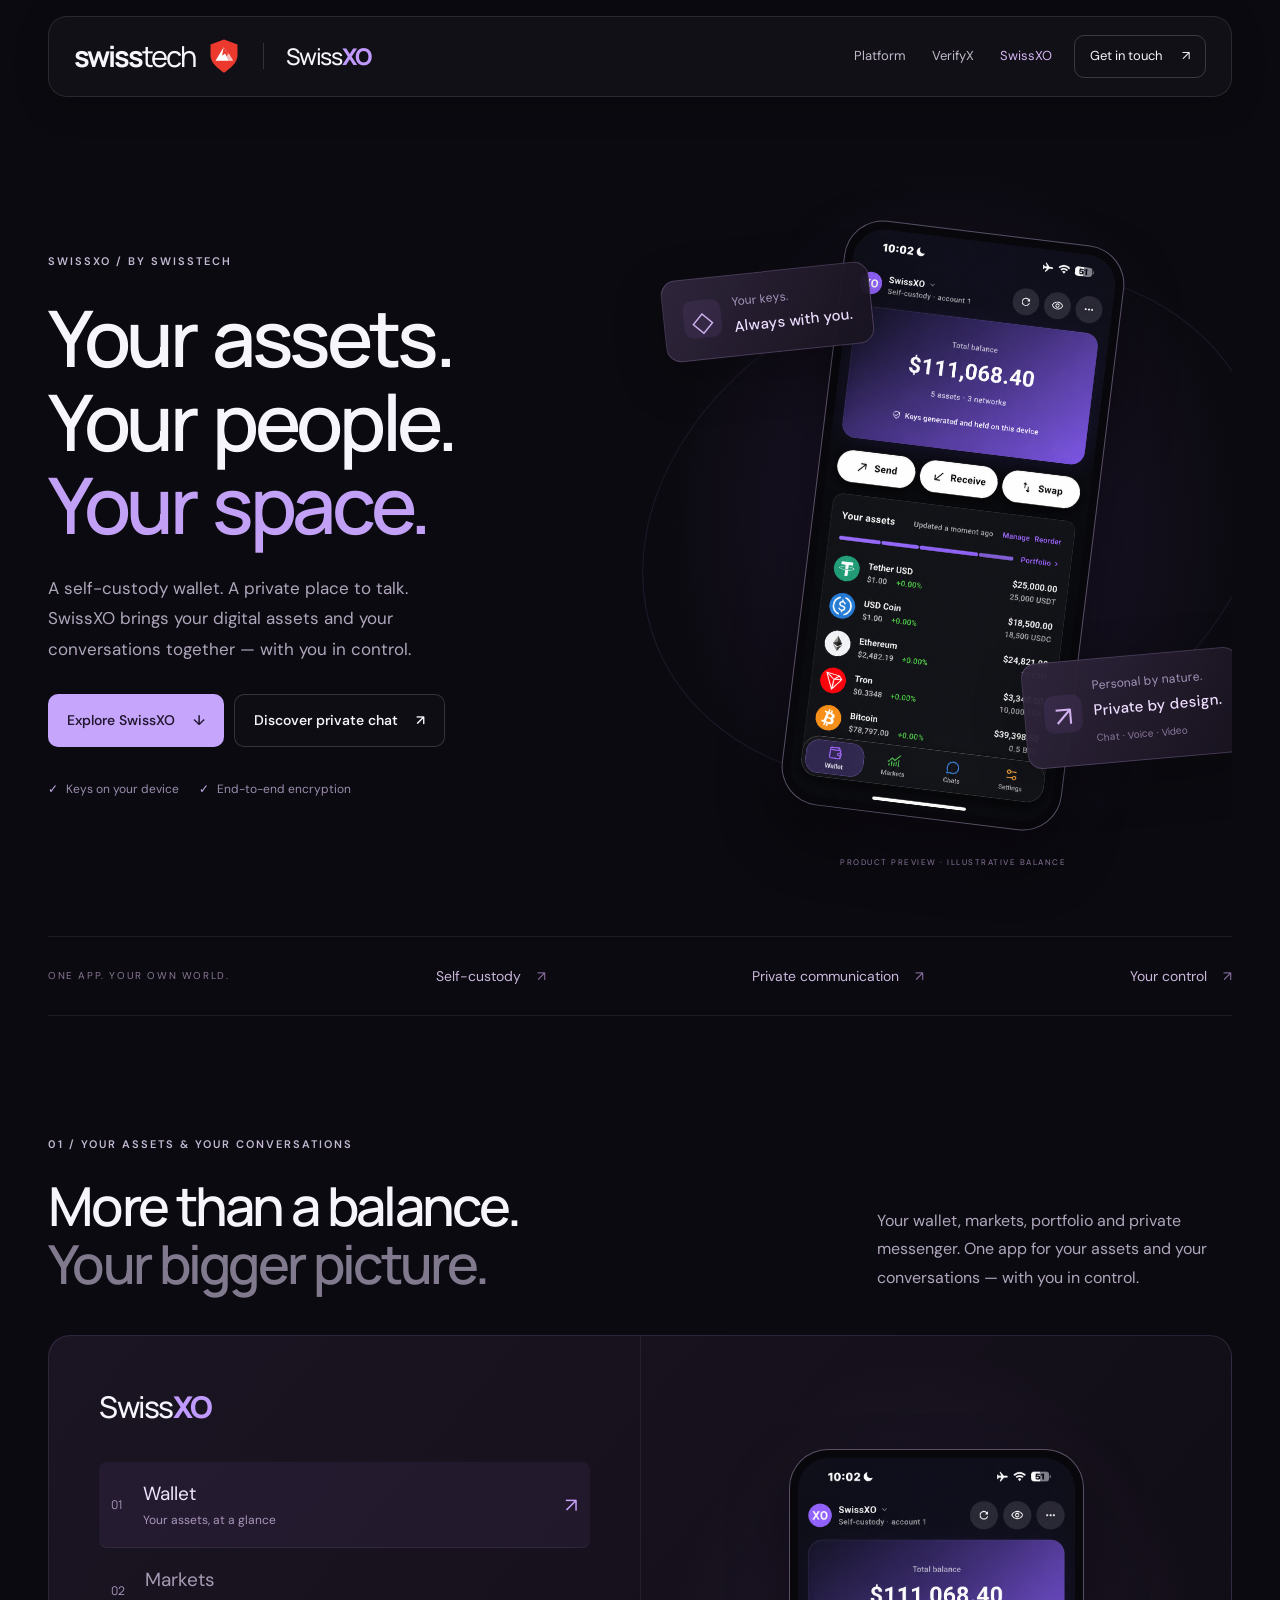
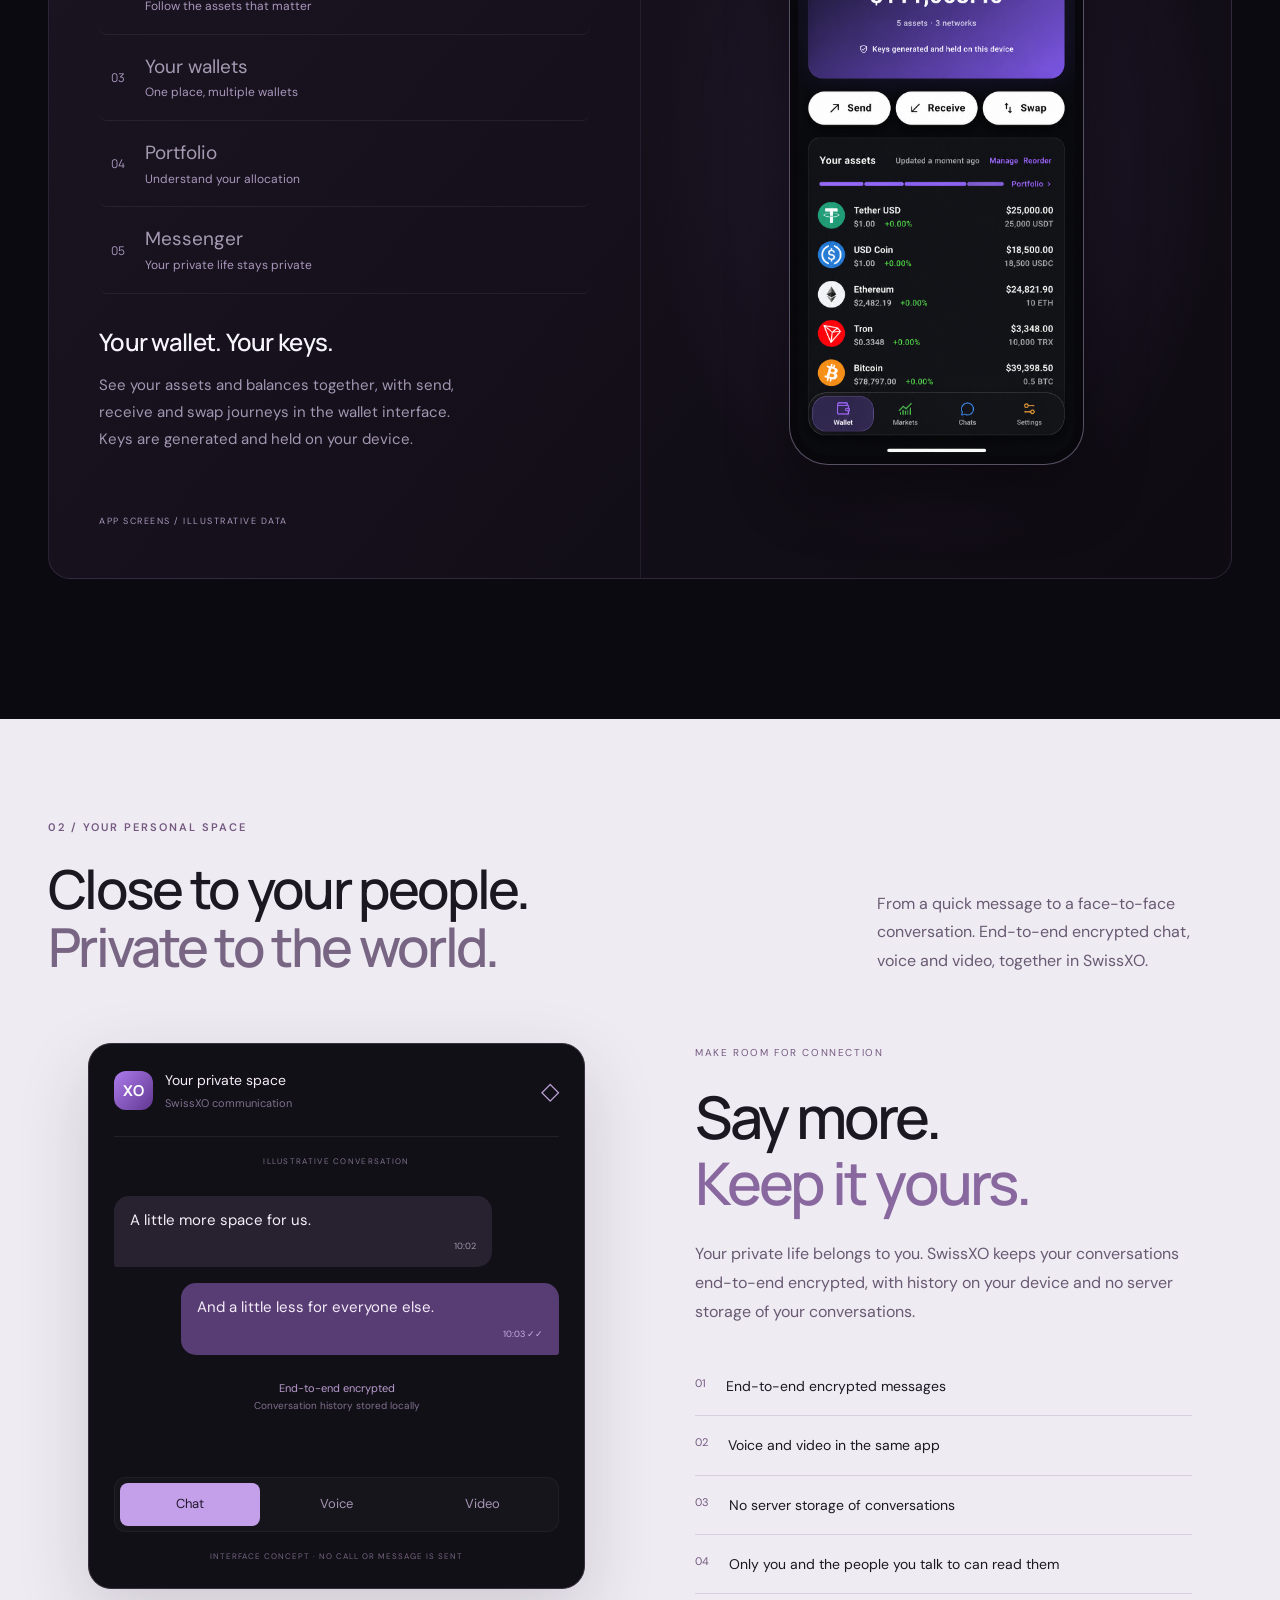
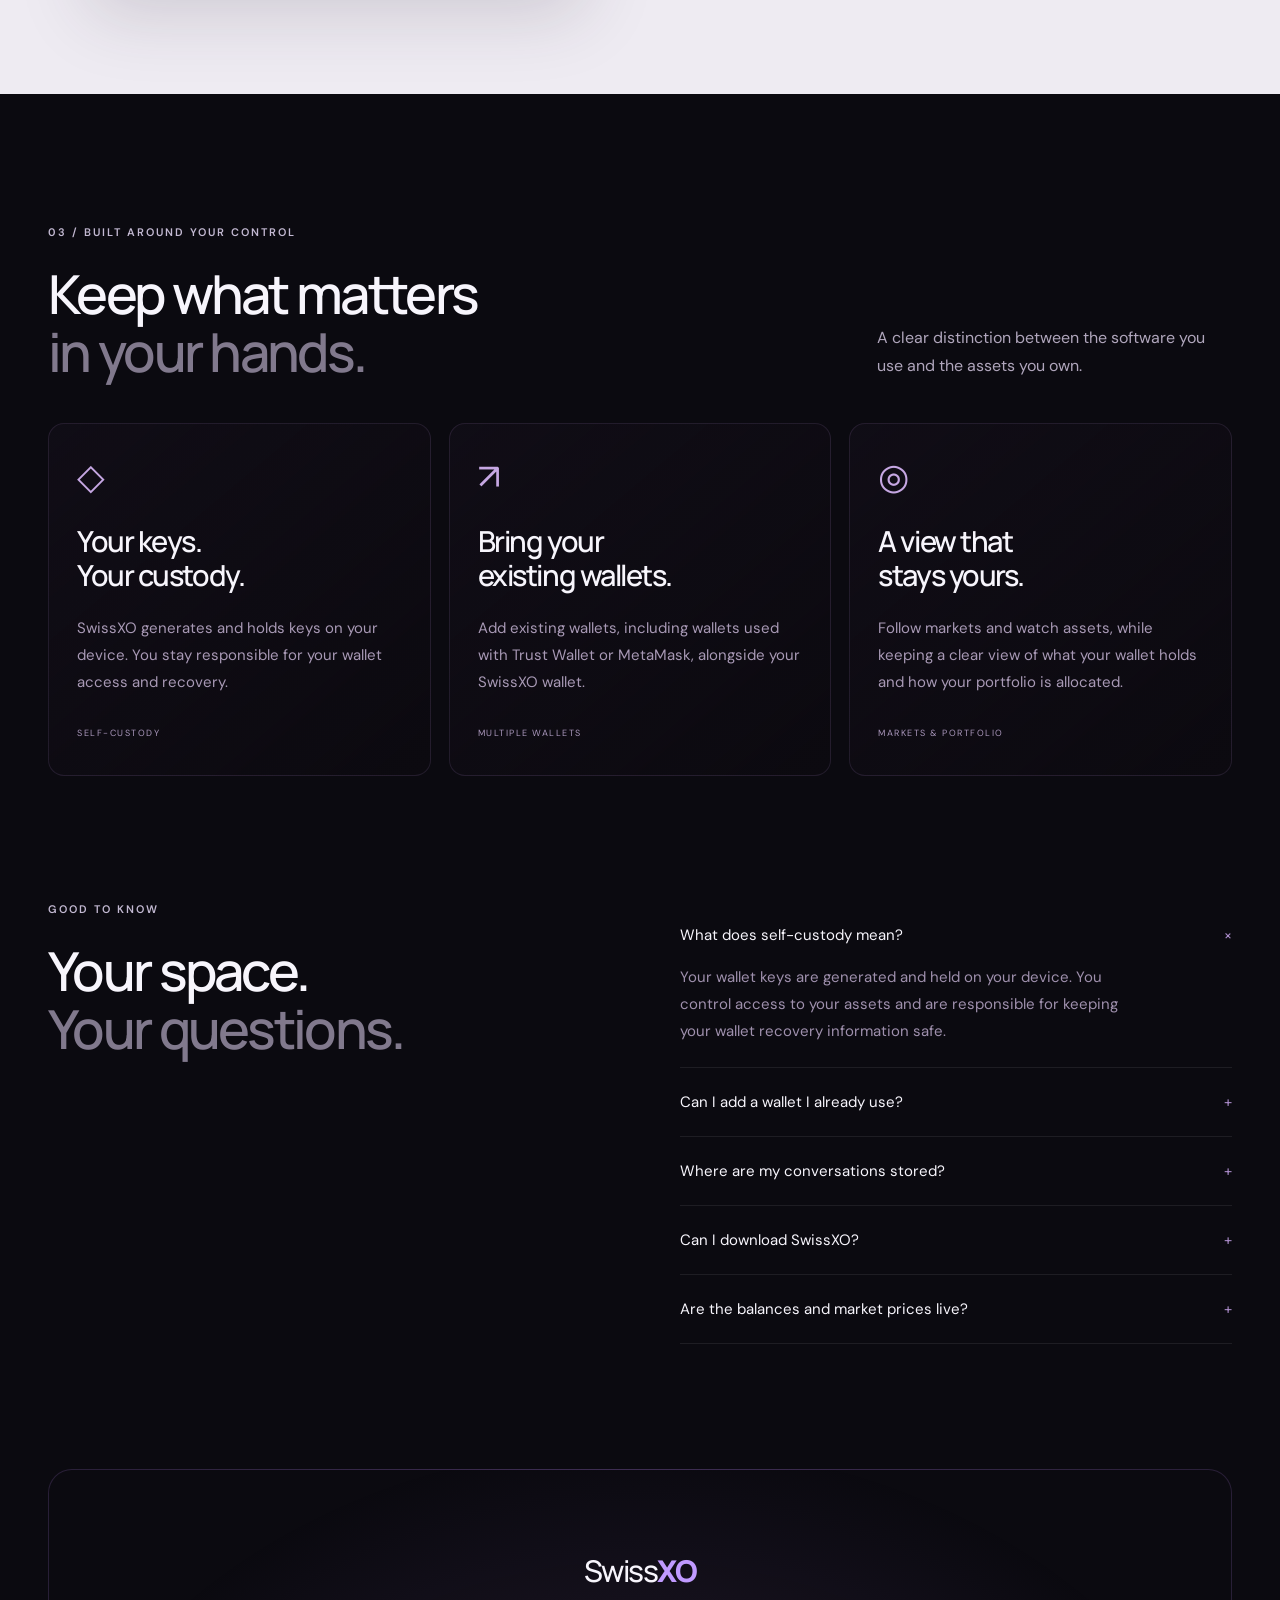
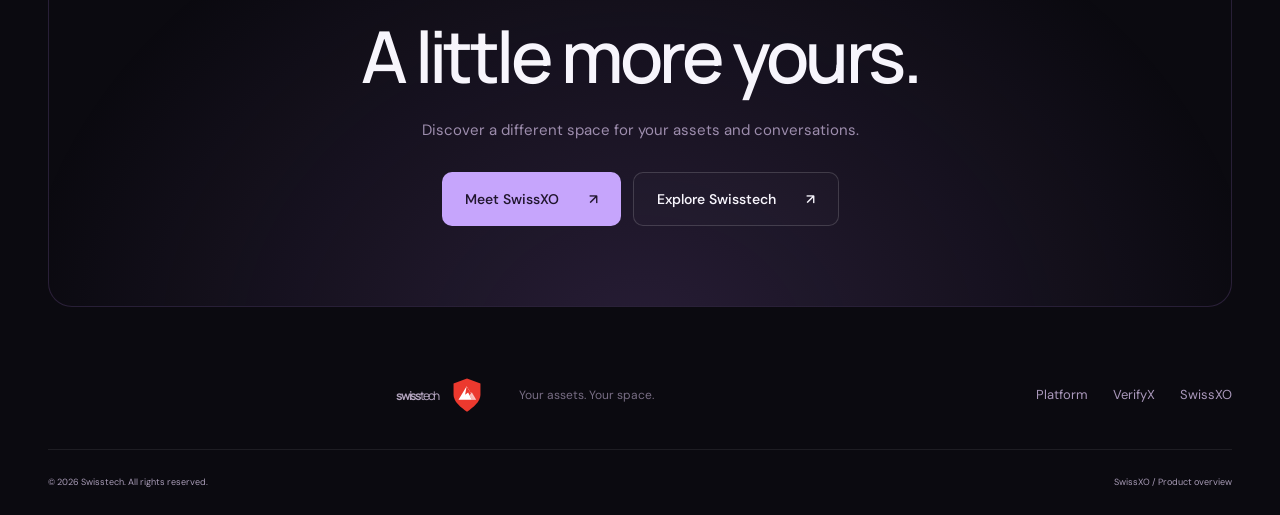
==== commit 725711fa: "Publish audited Swisstech website release Synchronize VerifyX and Messenger content across all pages" ====
--- a/swissxo.html
+++ b/swissxo.html
@@ -5,13 +5,16 @@
   <meta name="description" content="SwissXO by Swisstech brings self-custody wallets, markets and end-to-end encrypted chat, voice and video into your own private space." />
   <meta name="theme-color" content="#0b0a10" /><meta name="robots" content="noindex, nofollow" />
   <title>SwissXO by Swisstech — Your assets. Your space.</title>
-  <link rel="icon" href="./favicon.svg?v=6" /><link rel="stylesheet" href="./verify.css?v=6" /><link rel="stylesheet" href="./swissxo.css?v=7" /><link rel="stylesheet" href="./brand.css?v=6" />
-  <link rel="preload" href="./swissxo-wallet-funded.webp" as="image" /><script type="module" src="./swissxo.js?v=7"></script>
+  <link rel="icon" href="./favicon.svg?v=9" /><link rel="stylesheet" href="./verify.css?v=9" /><link rel="stylesheet" href="./swissxo.css?v=9" /><link rel="stylesheet" href="./brand.css?v=9" />
+  <link rel="preload" href="./swissxo-wallet-funded.webp" as="image" /><script type="module" src="./swissxo.js?v=9"></script>
+<link rel="canonical" href="https://tobiasjenni.github.io/swisstech/swissxo.html" />
+<meta property="og:type" content="website" /><meta property="og:site_name" content="Swisstech" /><meta property="og:title" content="SwissXO by Swisstech — Your assets. Your space." /><meta property="og:description" content="SwissXO by Swisstech brings self-custody wallets, markets and end-to-end encrypted chat, voice and video into your own private space." /><meta property="og:url" content="https://tobiasjenni.github.io/swisstech/swissxo.html" /><meta name="twitter:card" content="summary" />
 </head>
 <body class="xo-page">
   <a class="skip" href="#main">Skip to content</a>
-  <header class="v-header wrap"><a class="swiss-brand" href="./index.html" aria-label="Swisstech home">swiss<span>tech</span><img class="brand-mark" src="./swisstech-mark.svg" alt="" width="34" height="37" /></a><span class="brand-divider" aria-hidden="true"></span><a class="product-brand xo-product-brand" href="#main">Swiss<span>XO</span></a><button class="menu-toggle" aria-expanded="false" aria-controls="navigation">Menu <span>☰</span></button><nav id="navigation" aria-label="Main navigation"><a href="./index.html">Platform</a><a href="./verify.html">VerifyX</a><a href="./swissxo.html" aria-current="page">SwissXO</a></nav><a class="portal-link" href="mailto:contact@swisstech.dev?subject=SwissXO%20demo">Get in touch <span>↗</span></a></header>
+  <header class="v-header wrap"><a class="swiss-brand" href="./index.html" aria-label="Swisstech home">swiss<span>tech</span><img class="brand-mark" src="./swisstech-mark.svg?v=9" alt="" width="34" height="37" /></a><span class="brand-divider" aria-hidden="true"></span><a class="product-brand xo-product-brand" href="#main">Swiss<span>XO</span></a><button class="menu-toggle" aria-expanded="false" aria-controls="navigation">Menu <span>☰</span></button><nav id="navigation" aria-label="Main navigation"><a href="./index.html">Platform</a><a href="./verify.html">VerifyX</a><a href="./swissxo.html" aria-current="page">SwissXO</a></nav><a class="portal-link" href="mailto:contact@swisstech.dev?subject=SwissXO%20demo">Get in touch <span>↗</span></a></header>
   <main id="main">
+<noscript><p class="script-notice">Enable JavaScript to explore the interactive product previews. You can still browse the product information and <a href="mailto:contact@swisstech.dev">contact Swisstech</a>.</p></noscript>
     <section class="xo-hero wrap">
       <div class="xo-hero-copy"><div class="eyebrow">SWISSXO / BY SWISSTECH</div><h1>Your assets.<br />Your people.<br /><em>Your space.</em></h1><p>A self-custody wallet. A private place to talk.<br />SwissXO brings your digital assets and your conversations together — with you in control.</p><div class="hero-actions"><a class="button primary" href="#experience">Explore SwissXO <span>↓</span></a><a class="button secondary" href="#communication">Discover private chat <span>↗</span></a></div><div class="xo-hero-proof"><span>Keys on your device</span><span>End-to-end encryption</span></div></div>
       <div class="xo-hero-visual"><div class="xo-halo" aria-hidden="true"></div><div class="xo-hero-orbit" aria-hidden="true"></div><div class="xo-phone hero-phone"><img src="./swissxo-wallet-funded.webp" alt="SwissXO wallet preview with an illustrative balance of $111,068.40" width="590" height="1280" /></div><div class="xo-float float-custody"><span class="xo-outline-icon">◇</span><div>Your keys.<strong>Always with you.</strong></div></div><div class="xo-float float-message"><span class="xo-chat-icon" aria-hidden="true">↗</span><div>Personal by nature.<strong>Private by design.</strong><small>Chat · Voice · Video</small></div></div><span class="xo-visual-note">PRODUCT PREVIEW · ILLUSTRATIVE BALANCE</span></div>
@@ -25,6 +28,6 @@
     <section class="faq-section wrap"><div><div class="eyebrow">GOOD TO KNOW</div><h2>Your space.<br /><span>Your questions.</span></h2></div><div class="faq"><details open><summary>What does self-custody mean?<span>+</span></summary><p>Your wallet keys are generated and held on your device. You control access to your assets and are responsible for keeping your wallet recovery information safe.</p></details><details><summary>Can I add a wallet I already use?<span>+</span></summary><p>SwissXO supports adding existing wallets, including wallets used with Trust Wallet or MetaMask. The available assets and networks depend on the wallet and supported functionality. Ask us for a walkthrough of your use case.</p></details><details><summary>Where are my conversations stored?<span>+</span></summary><p>Conversation history stays on your device, with no server storage of your conversations. Messages, voice and video use end-to-end encryption. Only you and the people you communicate with can read your messages.</p></details><details><summary>Can I download SwissXO?<span>+</span></summary><p>Contact Swisstech for current access and release information. We can arrange a product walkthrough and discuss the features available to you.</p></details><details><summary>Are the balances and market prices live?<span>+</span></summary><p>No. The screenshots illustrate the product experience. Balances are demonstration values and market prices are snapshots, not live quotes. The communication preview is an interface concept.</p></details></div></section>
     <section class="closing wrap xo-closing"><span class="xo-mini-wordmark">Swiss<span>XO</span></span><h2>A little more yours.</h2><p>Discover a different space for your assets and conversations.</p><div class="hero-actions"><a class="button primary" href="mailto:contact@swisstech.dev?subject=SwissXO%20demo">Meet SwissXO <span>↗</span></a><a class="button secondary" href="./index.html">Explore Swisstech <span>↗</span></a></div></section>
   </main>
-  <footer class="v-footer wrap"><a class="swiss-brand" href="./index.html" aria-label="Swisstech home">swiss<span>tech</span><img class="brand-mark" src="./swisstech-mark.svg" alt="" width="34" height="37" /></a><p>Your assets. Your space.</p><nav aria-label="Footer navigation"><a href="./index.html">Platform</a><a href="./verify.html">VerifyX</a><a href="./swissxo.html" aria-current="page">SwissXO</a></nav><div class="footer-bottom"><span>© 2026 Swisstech. All rights reserved.</span><span>SwissXO / Product overview</span></div></footer>
+  <footer class="v-footer wrap"><a class="swiss-brand" href="./index.html" aria-label="Swisstech home">swiss<span>tech</span><img class="brand-mark" src="./swisstech-mark.svg?v=9" alt="" width="34" height="37" /></a><p>Your assets. Your space.</p><nav aria-label="Footer navigation"><a href="./index.html">Platform</a><a href="./verify.html">VerifyX</a><a href="./swissxo.html" aria-current="page">SwissXO</a></nav><div class="footer-bottom"><span>© 2026 Swisstech. All rights reserved.</span><span>SwissXO / Product overview</span></div></footer>
 </body>
 </html>
--- a/verify.css
+++ b/verify.css
@@ -1,33 +1,39 @@
-@import url('https://fonts.googleapis.com/css2?family=DM+Sans:wght@400;450;500;550;600;650;700&family=Manrope:wght@400;500;600;650;700;750;800&display=swap');
-:root{color-scheme:dark;--bg:#0b0a10;--panel:#121019;--line:#ffffff14;--text:#f7f5fc;--muted:#a49dad;--purple:#aa83ff;--green:#8cdfb0;--display:'Manrope',sans-serif;--font:'DM Sans',sans-serif}
-*{box-sizing:border-box}html{scroll-behavior:smooth;scroll-padding-top:105px}body{margin:0;background:var(--bg);color:var(--text);font:16px/1.6 var(--font);overflow-x:clip}button,a,input,select{-webkit-tap-highlight-color:transparent}button,input,select{font:inherit}button,a{touch-action:manipulation}a{color:inherit;text-decoration:none}button{cursor:pointer}button:focus-visible,a:focus-visible,summary:focus-visible,[tabindex]:focus-visible,select:focus-visible{outline:2px solid #b99bff;outline-offset:5px}button{color:inherit}h1,h2,h3,p{margin:0}h1,h2,h3{font-family:var(--display);line-height:1.08;letter-spacing:-.05em}h2{font-size:clamp(38px,4.3vw,60px);font-weight:550}h2 span{color:#81798d}h3{font-weight:550}em{font-style:normal;color:var(--purple)}.wrap{width:min(1280px,calc(100% - 96px));margin-inline:auto}.skip{position:fixed;top:-90px;left:20px;background:white;color:black;padding:10px;z-index:100}.skip:focus{top:15px}.v-header{position:sticky;top:16px;z-index:20;display:flex;align-items:center;gap:22px;padding:18px 25px;border:1px solid #ffffff1b;border-radius:19px;background:#151219d9;backdrop-filter:blur(24px);box-shadow:0 8px 35px #0003}.swiss-brand{font:700 29px/1 var(--display);letter-spacing:-2px;white-space:nowrap}.swiss-brand span{font-weight:450}.swiss-brand b{color:#f23d35;margin-left:10px;font-size:29px}.brand-divider{height:26px;width:1px;background:#ffffff24}.product-brand{display:flex;align-items:center;gap:9px;font:700 23px var(--display)}.v-icon{display:inline-grid;place-items:center;width:29px;height:29px;border-radius:9px;background:linear-gradient(135deg,#c5a0ff,#8147e5 65%,#4a267b);color:white;font:800 22px/1 var(--display);box-shadow:inset 0 1px 2px #fff8,0 0 16px #9763ff2a;letter-spacing:-1px}.v-header nav{display:flex;gap:26px;margin-left:auto;font-size:13px}.v-header nav a{color:#c0b9c9;transition:color .2s}.v-header nav a:hover{color:white}.portal-link{font-size:13px;border:1px solid #ffffff2c;border-radius:10px;padding:10px 15px;white-space:nowrap}.portal-link span{margin-left:17px}.menu-toggle{display:none}.v-hero{position:relative;padding-top:108px}.eyebrow{font-size:10px;font-weight:600;letter-spacing:2px;display:flex;align-items:center;gap:10px;color:#c3b9d2}.live-dot{display:inline-block;background:#bb99ff;width:6px;height:6px;border-radius:50%;box-shadow:0 0 14px #ba91ff99;flex:none}.muted{color:#7c7486}.v-hero h1{font-size:clamp(70px,8.8vw,128px);font-weight:550;letter-spacing:-.075em;line-height:1.02;margin-top:28px;position:relative;z-index:1}.v-hero h1 em{background:linear-gradient(100deg,#e4d6ff,#a978ff);background-clip:text;color:transparent}.hero-intro{font-size:18px;line-height:1.65;color:#b4acbf;margin-top:27px;position:relative;z-index:1}.hero-actions{display:flex;gap:12px;margin-top:30px;position:relative;z-index:1}.button{display:inline-flex;gap:30px;align-items:center;justify-content:center;border-radius:10px;padding:15px 23px;font-size:14px;font-weight:550;transition:transform .2s,background .2s}.button:hover{transform:translateY(-3px)}.primary{background:linear-gradient(120deg,#b28bfc,#8a54e8);box-shadow:0 0 25px #9055eb28;color:#fff}.secondary{border:1px solid #ffffff28;background:#ffffff04}.hero-grid{position:absolute;inset:-80px -40px 80px 20%;pointer-events:none;background:radial-gradient(ellipse at 75% 45%,#733bbb22,transparent 60%);z-index:-1}.hero-seal{position:absolute;width:500px;height:500px;right:0;top:70px;display:grid;place-items:center;perspective:900px}.seal-orbit{position:absolute;border:1px solid #a175db23;border-radius:50%;width:95%;height:95%;transform:rotateX(12deg) rotateY(-18deg);box-shadow:0 0 100px #814acc0d,inset 0 0 40px #814acc08}.seal-orbit.two{width:73%;height:73%;border-style:dashed;animation:orbit 70s linear infinite}.seal-core{width:215px;height:245px;display:grid;place-items:center;background:radial-gradient(ellipse,#9260e42b,transparent 70%);filter:drop-shadow(0 0 45px #9965ff50);transform:rotateY(-14deg) rotateZ(7deg)}.seal-core svg{width:190px;overflow:visible;fill:#714da524;stroke:#aa83dd;stroke-width:.7;filter:drop-shadow(3px 5px 2px #3d206a)}.seal-core .tick{fill:none;stroke:#e3d3ff;stroke-width:7;stroke-linecap:round;stroke-linejoin:round;filter:drop-shadow(0 0 8px #cba9ff)}.seal-chip{position:absolute;background:linear-gradient(120deg,#2b203af0,#16111ff0);border:1px solid #b593e836;padding:12px 20px;border-radius:12px;font-size:12px;box-shadow:0 18px 35px #0005}.chip-one{left:12px;top:137px;transform:rotate(-8deg);color:#c2f4d5}.chip-two{right:-10px;bottom:130px;transform:rotate(6deg)}.chip-two i{margin-right:7px}.seal-caption{position:absolute;bottom:4px;font-size:8px;letter-spacing:2.4px;color:#7c668f}.hero-bottom{display:flex;align-items:center;justify-content:space-between;border-top:1px solid var(--line);margin-top:88px;padding:25px 0 20px;color:#91889e;font-size:12px}.hero-bottom a{font-size:9px;letter-spacing:1.4px;color:#c0b3d1}.hero-bottom a span{margin-left:20px;font-size:18px}.section-top{display:flex;justify-content:space-between;align-items:end;gap:40px;margin-bottom:42px}.section-top .eyebrow{margin-bottom:23px}.section-top>p{max-width:355px;color:var(--muted);font-size:15px}.tour-section{padding-top:80px}.tour-shell{border:1px solid #b597df38;border-radius:17px;overflow:hidden;box-shadow:0 -15px 100px #7942b514,0 20px 80px #0004;background:#0e0d14}.window-bar{display:flex;justify-content:space-between;align-items:center;background:#1a1622;padding:13px 20px;font-size:10px;color:#877b98;border-bottom:1px solid var(--line)}.window-bar>span:first-child{display:flex;gap:5px}.window-bar i{width:6px;height:6px;border-radius:50%;background:#514658}.demo-label{font-size:8px;letter-spacing:1.5px;color:#a395b3}.app-layout{display:grid;grid-template-columns:205px minmax(0,1fr);min-height:610px}.app-sidebar{padding:26px 14px 20px;border-right:1px solid var(--line);display:flex;flex-direction:column;background:#0c0b11}.app-brand{font:800 24px var(--display);display:flex;align-items:center;gap:10px;padding-left:11px;margin-bottom:38px}.sidebar-label{font-size:8px;letter-spacing:1.5px;color:#6d647a;margin:0 12px 13px}.tour-tabs{display:flex;flex-direction:column;gap:7px}.tour-tabs button{border:1px solid transparent;display:flex;align-items:center;gap:11px;text-align:left;background:transparent;color:#9e94ad;font-size:11px;padding:13px 11px;border-radius:8px;white-space:nowrap}.tour-tabs button[aria-selected=true]{background:linear-gradient(100deg,#9970e228,#9970e210);border-color:#a376ee26;color:#caadfb}.tour-tabs button:hover{background:#ffffff09}.tour-tabs svg{width:16px;height:16px}.sidebar-foot{margin-top:auto;padding:20px 7px 0;display:flex;align-items:center;gap:10px;font-size:10px}.sidebar-foot small{display:block;color:#776d85;font-size:9px}.demo-avatar{display:grid;place-items:center;width:30px;height:30px;border-radius:50%;background:#332345;color:#c09beb}.app-main{padding:20px 25px;background:radial-gradient(ellipse at 20% 0,#7842c119,transparent 70%);min-width:0}.app-top{display:flex;justify-content:space-between;align-items:center;font-size:9px;color:#9a8da8;padding-bottom:25px}.app-top>span{display:flex;gap:8px;align-items:center}.app-top .live-dot{width:4px;height:4px}.theme-swatch{width:12px;height:12px;border-radius:4px;background:linear-gradient(135deg,#06040b,#a66afd)}.screen-head{display:flex;justify-content:space-between;align-items:center;gap:10px;margin-bottom:24px}.screen-head h3{font-size:23px;letter-spacing:-.04em}.screen-head p{font-size:10px;color:#90869d;margin-top:5px}.screen-tag{font-size:8px;padding:6px 10px;background:#ffffff06;border:1px solid var(--line);border-radius:20px;white-space:nowrap}.stat-grid{display:grid;grid-template-columns:repeat(4,minmax(0,1fr));gap:10px;margin:15px 0}.stat-card{padding:17px 14px;border:1px solid #9f7ace21;border-radius:10px;background:linear-gradient(135deg,#9770d90d,#100e18)}.stat-card>span{font-size:9px;color:#b3a9c0;display:block}.stat-card strong{font:500 33px/1.5 var(--display);color:#c49cfd}.stat-card small{font-size:8px;display:block;color:#786e86}.dashboard-grid,.report-grid{display:grid;grid-template-columns:1fr 1fr;gap:12px}.screen-card{border:1px solid var(--line);border-radius:10px;padding:18px;background:#ffffff02;min-width:0}.screen-card h4{font-size:11px;margin:0 0 17px;font-weight:550}.donut-area{display:flex;align-items:center;justify-content:space-around;gap:12px}.donut{width:114px;height:114px;border-radius:50%;background:conic-gradient(#a97dec 0 75%,#5c4680 75% 87.5%,#c5768a 87.5% 93.75%,#322839 93.75%);display:grid;place-items:center;position:relative;flex:none}.donut:before{content:'';position:absolute;inset:11px;background:#16121e;border-radius:50%}.donut div{position:relative;text-align:center;font:500 25px var(--display)}.donut small{display:block;font:8px var(--font);color:#8f819e;margin-top:4px}.legend{font-size:9px;display:grid;gap:8px;min-width:90px}.legend span{display:flex;align-items:center;gap:6px}.legend i{width:5px;height:5px;background:#ac80ef;border-radius:50%}.legend b{margin-left:auto;font-weight:500}.legend span:nth-child(2) i{background:#5c4680}.legend span:nth-child(3) i{background:#c5768a}.legend span:nth-child(4) i{background:#544160}.queue-item{display:flex;justify-content:space-between;align-items:center;font-size:10px;padding:12px 0;border-bottom:1px solid var(--line)}.queue-item:last-child{border:0}.queue-item strong{color:#c9abf3;font-weight:500}.mini-table{width:100%;border-collapse:collapse;font-size:10px;text-align:left}.mini-table th{font-weight:400;color:#857a94;font-size:8px;padding:11px 9px;border-bottom:1px solid var(--line)}.mini-table td{padding:13px 9px;border-bottom:1px solid var(--line)}.mini-table tr:last-child td{border:0}.mini-table small{display:block;color:#7f738e;font-size:8px;margin-top:3px}.table-scroll{overflow:auto}.full-card{margin-top:13px}.full-card h4{margin-bottom:4px}.badge{display:inline-block;border-radius:5px;background:#a77ce51a;color:#c2a0f0;padding:3px 7px;font-size:8px;white-space:nowrap}.badge.green{color:#8cdfb0;background:#5ee48b16}.badge.amber{color:#e8be81;background:#ebb46415}.badge.red{color:#ef9caa;background:#ed6e8015}.green{color:#8cdfb0}.notice{font-size:10px;padding:11px 14px;border-radius:6px;background:#59c68312;color:#9cdcb3;border:1px solid #66cc8e16;margin-bottom:16px}.report-row{display:flex;justify-content:space-between;gap:12px;border-bottom:1px solid var(--line);padding:11px 0;font-size:10px}.report-row:last-child{border:0}.report-row>span:first-child{color:#91859f}.report-row b{font-weight:450;text-align:right}.screen-card .report-row:first-of-type{padding-top:0}.mini-section{font-size:9px;letter-spacing:1.3px;color:#877895;margin:18px 0 8px}.data-tabs{display:flex;gap:18px;border-bottom:1px solid var(--line);padding:0 0 10px;margin-bottom:17px;font-size:9px;color:#877a98}.data-tabs span:first-child{color:#c3a3f5}.biometric{display:flex;align-items:center;gap:18px}.face-icon{width:64px;height:76px;color:#b194d8;flex:none;display:grid;place-items:center;border:1px solid #a280ce4d;border-radius:12px;background:radial-gradient(ellipse,#b386ff19,transparent)}.face-icon svg{width:42px;height:42px}.biometric p{font-size:10px;color:#a79ab7;line-height:1.9}.tour-caption{padding:15px 22px;background:#1b1623;display:flex;gap:20px;justify-content:space-between;font-size:10px;color:#b4a5c5}.tour-caption>span:last-child{white-space:nowrap}.preview-note{text-align:center;font-size:10px;color:#7d708b;margin-top:16px}.chart-bars{display:grid;gap:15px;margin-top:18px}.bar-label{display:flex;justify-content:space-between;font-size:10px;color:#b5a7c2;margin-bottom:5px}.bar-track{height:5px;border-radius:8px;background:#ffffff09}.bar-track i{display:block;height:5px;background:linear-gradient(90deg,#725295,#be90fd);border-radius:8px;width:var(--bar)}.screen-filter{display:flex;gap:8px;margin-bottom:16px}.screen-filter button{font-size:9px;border-radius:6px;border:1px solid #ffffff15;background:transparent;padding:7px 11px;color:#a597b4}.screen-filter button[aria-pressed=true]{background:#e6d9f8;color:#261a39}.screen-select{background:#211a2e;color:#d0bddf;border:1px solid #a280ce2e;padding:7px 10px;border-radius:7px;font-size:10px;max-width:160px}.report-file{border:1px solid var(--line);background:#181320;border-radius:8px;margin-top:9px}.report-file summary{display:flex;align-items:center;gap:9px;padding:13px;cursor:pointer;font-size:10px;list-style:none}.report-file summary>.badge{margin-left:auto}.report-file summary:after{content:'+';color:#bfa4dd}.report-file[open] summary:after{content:'−'}.report-file .file-body{padding:0 14px 10px}.file-body .report-row{font-size:9px}.screen-card p.screen-note{font-size:10px;color:#8f819e;line-height:1.7}.audit-list{display:grid;gap:0}.audit-list div{padding:10px 0;border-bottom:1px solid var(--line);font-size:10px;display:flex;justify-content:space-between;gap:10px}.audit-list time{color:#7c6d8c;font-size:9px}.capabilities{padding-top:145px}.cap-grid{display:grid;grid-template-columns:1fr 1fr;gap:18px}.cap-card{border:1px solid var(--line);border-radius:17px;background:linear-gradient(140deg,#21172c35,#0e0c13);padding:36px;position:relative;display:flex;flex-direction:column;align-items:flex-start;overflow:hidden}.cap-card.wide{grid-column:1/-1;display:grid;grid-template-columns:1fr 1fr;gap:60px;padding:48px}.cap-index{font-size:9px;letter-spacing:1.7px;color:#8d7ca0}.cap-card h3{font-size:36px;line-height:1.16;margin-top:26px;letter-spacing:-.045em}.cap-card p{font-size:14px;color:#a296af;margin:22px 0;max-width:430px}.cap-card a{font-size:12px;color:#d6bdf9;margin-top:auto;display:inline-flex;gap:30px;padding-top:17px}.cap-card a:hover{color:#fff}.cap-icon{position:absolute;right:35px;top:30px;color:#b191d7}.cap-icon svg{width:30px;height:30px}.tag-row{display:flex;flex-wrap:wrap;gap:7px;margin-bottom:10px}.tag-row span{border:1px solid #b698d322;padding:5px 9px;border-radius:20px;font-size:9px;color:#ac99bd}.identity-art{display:flex;flex-direction:column;align-items:center;justify-content:center;position:relative;align-self:stretch;min-height:300px;background:radial-gradient(ellipse,#9a60ec13,transparent 70%)}.scan-frame{width:155px;height:180px;position:relative;border:1px solid #ac84eb55;border-radius:22px;box-shadow:0 0 50px #845bb621}.scan-frame svg{width:100%;height:100%;stroke:#b18de783;fill:none;stroke-width:.6}.scan-line{position:absolute;top:20%;left:-15%;width:130%;height:1px;background:linear-gradient(90deg,transparent,#d9baff,transparent);box-shadow:0 0 10px #a66bff;animation:scan 7s ease-in-out infinite}.floating-pass{position:absolute;right:5px;top:33%;transform:rotate(7deg);font-size:12px;border:1px solid #896ab837;padding:14px 18px;border-radius:10px;background:#251c32;color:#b9e8cc}.id-mini{display:flex;align-items:center;gap:17px;padding:18px 25px;border:1px solid #bc92e731;border-radius:12px;background:#21192e;width:90%;max-width:320px;margin-top:24px;transform:rotate(-4deg);font-size:12px}.id-mini svg{width:25px;color:#b49acd}.id-mini small{display:block;font-size:9px;color:#8f7b9d;margin-top:4px}.id-mini>.green{margin-left:auto}.audit-art{padding:28px;background:#15101dd9;border:1px solid #b78ee52b;border-radius:14px;align-self:center}.small-label{font-size:9px;letter-spacing:1.5px;color:#9781ad}.audit-art>div{display:flex;align-items:start;gap:16px;margin:27px 0;font-size:12px}.audit-art i{width:8px;height:8px;border:1px solid #c09ce8;border-radius:50%;margin-top:6px;position:relative;flex:none}.audit-art>div:not(:nth-last-child(2)) i:after{content:'';height:49px;position:absolute;width:1px;background:#9f6ed32e;top:10px;left:2px}.audit-art small{display:block;color:#7e6e8e;font-size:10px;margin-top:4px}.audit-art time{margin-left:auto;color:#8d7a9e;font-size:10px}.workflow-section{margin-top:140px;padding:95px 0;background:#eeeaf2;color:#201928}.workflow-section .eyebrow{color:#786383}.workflow-section h2 span{color:#a799b2}.workflow-section .section-top>p{color:#7b6d86}.steps{display:grid;grid-template-columns:repeat(3,1fr);gap:42px;margin-top:60px}.steps article{position:relative;border-top:1px solid #b4a4c34d;padding-top:24px}.step-number{font-size:12px;color:#9378ac}.steps h3{font-size:25px;margin-top:24px}.steps p{font-size:14px;line-height:1.75;margin:20px 0 25px;color:#7b6d86}.step-pill{font-size:8px;letter-spacing:1.1px;color:#79598d;background:#d7c7e343;padding:6px 10px;border-radius:15px}.faq-section{display:grid;grid-template-columns:1fr 1fr;gap:80px;padding-block:125px}.faq-section .eyebrow{margin-bottom:23px}.faq details{border-bottom:1px solid var(--line);padding:22px 0}.faq summary{font-size:14px;cursor:pointer;display:flex;justify-content:space-between;gap:25px;list-style:none}.faq summary::-webkit-details-marker{display:none}.faq summary span{color:#ab8cca}.faq details[open] summary span{transform:rotate(45deg)}.faq p{font-size:13px;line-height:1.8;color:#9f90ad;margin-top:17px;max-width:450px}.closing{text-align:center;border:1px solid #a97bdd30;border-radius:24px;padding:68px 24px;position:relative;overflow:hidden;background:radial-gradient(ellipse at 50% 110%,#70429d35,transparent 70%)}.closing .product-brand{justify-content:center}.closing .product-brand small{font:8px var(--font);letter-spacing:1.5px;margin-left:10px;color:#9577ab}.closing h2{font-size:clamp(36px,5vw,66px);margin-top:27px;position:relative}.closing p{font-size:15px;color:#9d8dad;margin-top:22px}.closing .hero-actions{justify-content:center}.closing-orbit{position:absolute;inset:45% -10% -200%;border:1px solid #a685be14;border-radius:50%;pointer-events:none}.v-footer{display:flex;align-items:center;gap:35px;flex-wrap:wrap;padding-block:70px 25px}.v-footer .swiss-brand{font-size:25px}.v-footer p{font-size:12px;color:#786d84}.v-footer>a:last-of-type{margin-left:auto;font-size:12px;color:#b3a4be}.footer-bottom{width:100%;display:flex;justify-content:space-between;border-top:1px solid var(--line);padding-top:25px;font-size:9px;color:#766981}svg{display:block;width:20px;height:20px;fill:none;stroke:currentColor;stroke-width:1.4;stroke-linecap:round;stroke-linejoin:round}.seal-core svg{height:auto}.scan-frame svg{height:100%}[hidden]{display:none!important}
-@keyframes orbit{to{transform:rotateX(12deg) rotateY(-18deg) rotateZ(360deg)}}@keyframes scan{0%,100%{top:20%;opacity:.4}50%{top:80%;opacity:1}}
-@media(min-width:1450px){.hero-seal{right:35px;width:550px;height:550px;top:70px}}
-@media(max-width:1100px){.wrap{width:calc(100% - 56px)}.v-header{gap:15px}.swiss-brand{font-size:24px}.product-brand{font-size:20px}.v-header nav{gap:15px}.hero-seal{width:410px;height:410px;right:-25px;top:105px}.seal-core{width:180px;height:200px}.seal-core svg{width:150px}.chip-one{left:0;top:98px}.chip-two{right:0;bottom:80px}.app-layout{grid-template-columns:180px minmax(0,1fr)}.app-main{padding:18px}.donut{width:90px;height:90px}.screen-card{padding:14px}.cap-card.wide{gap:35px}.stat-card{padding:13px 10px}}
-@media(max-width:900px){.v-header nav{display:none;position:absolute;top:calc(100% + 9px);left:0;right:0;flex-direction:column;background:#1a1522;padding:20px;border:1px solid #ffffff1a;border-radius:14px;gap:20px}.v-header nav.open{display:flex}.menu-toggle{display:block;margin-left:auto;background:none;border:0;font-size:12px;padding:7px}.menu-toggle span{margin-left:7px}.v-hero h1{font-size:85px}.hero-seal{right:-20px;width:350px;height:350px;top:170px;opacity:.85}.chip-one{font-size:10px;top:63px}.chip-two{font-size:10px;bottom:63px}.seal-caption{font-size:6px;bottom:-15px}.hero-intro{font-size:16px;max-width:390px}.section-top>p{max-width:300px}.app-layout{grid-template-columns:1fr}.app-sidebar{padding:12px;border-right:0;border-bottom:1px solid var(--line)}.app-brand,.sidebar-label,.sidebar-foot{display:none}.tour-tabs{flex-direction:row;overflow:auto;gap:5px}.tour-tabs button{flex:1;justify-content:center;padding:11px 12px;font-size:10px}.tour-tabs button svg{display:none}.app-main{padding:25px;min-height:535px}.cap-card h3{font-size:30px}.cap-card{padding:28px}.cap-card.wide{padding:35px}.floating-pass{right:-10px}.steps{gap:25px}.steps h3{font-size:22px}.faq-section{gap:40px}}
-@media(max-width:650px){html{scroll-padding-top:95px}.wrap{width:calc(100% - 36px)}.v-header{top:10px;padding:15px;gap:12px;border-radius:13px}.v-header .swiss-brand{font-size:22px}.v-header .swiss-brand b{font-size:22px;margin-left:6px}.brand-divider,.v-header>.product-brand{display:none}.portal-link{padding:8px 10px;font-size:10px}.portal-link span{margin-left:8px}.menu-toggle{font-size:10px;padding:5px}.v-hero{padding-top:65px}.eyebrow{font-size:8px;letter-spacing:1.3px;gap:7px}.v-hero .eyebrow .muted{display:none}.v-hero h1{font-size:clamp(65px,14.5vw,88px);margin-top:24px}.hero-intro{font-size:15px;max-width:100%}.hero-actions{gap:10px}.button{padding:13px 18px;font-size:12px;gap:20px}.hero-seal{position:relative;top:auto;right:auto;width:320px;max-width:100%;height:310px;margin:25px auto 0;opacity:1}.seal-core svg{width:125px}.chip-one{font-size:10px;padding:10px 15px;left:0;top:55px}.chip-two{font-size:10px;padding:10px 15px;right:0;bottom:64px}.seal-caption{bottom:0}.hero-bottom{margin-top:28px;padding:20px 0;font-size:10px;gap:20px}.hero-bottom>span{max-width:175px}.hero-bottom a{font-size:7px;letter-spacing:1px;text-align:right}.hero-bottom a span{display:none}.tour-section{padding-top:65px}.section-top{display:block;margin-bottom:30px}.section-top .eyebrow{margin-bottom:18px}.section-top>p{max-width:100%;margin-top:22px;font-size:14px}.window-bar{padding:11px 13px;font-size:8px}.window-bar .demo-label{font-size:6px;letter-spacing:1px}.app-sidebar{padding:9px}.tour-tabs button{flex:none;font-size:10px}.app-main{padding:18px 13px;min-height:625px}.app-top{font-size:8px;padding-bottom:20px}.screen-head{margin-bottom:15px}.screen-head h3{font-size:22px}.screen-head p{font-size:9px}.screen-tag{font-size:7px}.stat-grid{grid-template-columns:repeat(2,minmax(0,1fr));gap:8px}.stat-card{padding:11px}.stat-card strong{font-size:27px}.stat-card>span{font-size:9px}.dashboard-grid{gap:8px}.donut-area{flex-direction:column}.donut{width:84px;height:84px}.legend{width:100%}.screen-card{padding:12px}.screen-card h4{font-size:10px}.queue-item{font-size:9px;padding:17px 0;gap:7px}.mini-table{font-size:9px;min-width:380px}.mini-table th{font-size:8px}.mini-table td{padding:11px 7px}.tour-caption{font-size:9px;padding:13px;gap:12px}.preview-note{font-size:9px;margin:13px 8px}.report-grid{grid-template-columns:1fr;gap:10px}.report-row{font-size:10px}.report-grid .screen-card{padding:15px}.data-tabs{font-size:8px;gap:15px}.notice{font-size:9px}.biometric{padding-block:8px}.screen-select{font-size:9px;max-width:125px}.capabilities{padding-top:85px}.cap-grid{grid-template-columns:1fr;gap:13px}.cap-card{padding:28px}.cap-card.wide{grid-template-columns:1fr;padding:28px;gap:20px}.cap-card h3{font-size:31px}.cap-card p{font-size:14px}.identity-art{min-height:290px}.floating-pass{right:5px}.operations .cap-copy{min-width:0}.audit-art{padding:22px;width:100%}.audit-art>div{gap:12px;font-size:11px}.audit-art small{font-size:9px}.workflow-section{margin-top:85px;padding:70px 0}.steps{grid-template-columns:1fr;gap:30px;margin-top:35px}.steps article{padding-top:18px}.step-number{float:right}.steps h3{margin-top:0;font-size:26px}.steps p{margin:18px 0;font-size:14px}.faq-section{grid-template-columns:1fr;gap:25px;padding-block:80px}.faq details{padding:21px 0}.faq summary{font-size:13px}.closing{padding:48px 20px}.closing h2{font-size:38px}.closing .hero-actions{flex-direction:column;max-width:270px;margin-inline:auto}.closing p{font-size:14px}.v-footer{padding-top:50px;gap:22px}.v-footer p{display:none}.v-footer>a:last-of-type{font-size:10px}.footer-bottom{font-size:8px;gap:20px}.screen-filter{gap:5px}.screen-filter button{font-size:8px;padding:7px 9px}}
-@media(prefers-reduced-motion:reduce){html{scroll-behavior:auto}*,*:before,*:after{animation:none!important;transition:none!important}}
-/* Keep the product tour within narrow viewports; only tab and table rows scroll. */
-.app-sidebar { min-width: 0; }
-@media (max-width:900px) { .app-layout { grid-template-columns: minmax(0,1fr); } }
+@import url('https://fonts.googleapis.com/css2?family=DM+Sans:wght@400;450;500;550;600;650;700&family=Manrope:wght@400;500;600;650;700;750;800&display=swap');
+:root{color-scheme:dark;--bg:#0b0a10;--panel:#121019;--line:#ffffff14;--text:#f7f5fc;--muted:#a49dad;--purple:#aa83ff;--green:#8cdfb0;--display:'Manrope',sans-serif;--font:'DM Sans',sans-serif}
+*{box-sizing:border-box}html{scroll-behavior:smooth;scroll-padding-top:105px}body{margin:0;background:var(--bg);color:var(--text);font:16px/1.6 var(--font);overflow-x:clip}button,a,input,select{-webkit-tap-highlight-color:transparent}button,input,select{font:inherit}button,a{touch-action:manipulation}a{color:inherit;text-decoration:none}button{cursor:pointer}button:focus-visible,a:focus-visible,summary:focus-visible,[tabindex]:focus-visible,select:focus-visible{outline:2px solid #b99bff;outline-offset:5px}button{color:inherit}h1,h2,h3,p{margin:0}h1,h2,h3{font-family:var(--display);line-height:1.08;letter-spacing:-.05em}h2{font-size:clamp(38px,4.3vw,60px);font-weight:550}h2 span{color:#81798d}h3{font-weight:550}em{font-style:normal;color:var(--purple)}.wrap{width:min(1280px,calc(100% - 96px));margin-inline:auto}.skip{position:fixed;top:-90px;left:20px;background:white;color:black;padding:10px;z-index:100}.skip:focus{top:15px}.v-header{position:sticky;top:16px;z-index:20;display:flex;align-items:center;gap:22px;padding:18px 25px;border:1px solid #ffffff1b;border-radius:19px;background:#151219d9;backdrop-filter:blur(24px);box-shadow:0 8px 35px #0003}.swiss-brand{font:700 29px/1 var(--display);letter-spacing:-2px;white-space:nowrap}.swiss-brand span{font-weight:450}.swiss-brand b{color:#f23d35;margin-left:10px;font-size:29px}.brand-divider{height:26px;width:1px;background:#ffffff24}.product-brand{display:flex;align-items:center;gap:9px;font:700 23px var(--display)}.v-icon{display:inline-grid;place-items:center;width:29px;height:29px;border-radius:9px;background:linear-gradient(135deg,#c5a0ff,#8147e5 65%,#4a267b);color:white;font:800 22px/1 var(--display);box-shadow:inset 0 1px 2px #fff8,0 0 16px #9763ff2a;letter-spacing:-1px}.v-header nav{display:flex;gap:26px;margin-left:auto;font-size:13px}.v-header nav a{color:#c0b9c9;transition:color .2s}.v-header nav a:hover{color:white}.portal-link{font-size:13px;border:1px solid #ffffff2c;border-radius:10px;padding:10px 15px;white-space:nowrap}.portal-link span{margin-left:17px}.menu-toggle{display:none}.v-hero{position:relative;padding-top:108px}.eyebrow{font-size:10px;font-weight:600;letter-spacing:2px;display:flex;align-items:center;gap:10px;color:#c3b9d2}.live-dot{display:inline-block;background:#bb99ff;width:6px;height:6px;border-radius:50%;box-shadow:0 0 14px #ba91ff99;flex:none}.muted{color:#7c7486}.v-hero h1{font-size:clamp(70px,8.8vw,128px);font-weight:550;letter-spacing:-.075em;line-height:1.02;margin-top:28px;position:relative;z-index:1}.v-hero h1 em{background:linear-gradient(100deg,#e4d6ff,#a978ff);background-clip:text;color:transparent}.hero-intro{font-size:18px;line-height:1.65;color:#b4acbf;margin-top:27px;position:relative;z-index:1}.hero-actions{display:flex;gap:12px;margin-top:30px;position:relative;z-index:1}.button{display:inline-flex;gap:30px;align-items:center;justify-content:center;border-radius:10px;padding:15px 23px;font-size:14px;font-weight:550;transition:transform .2s,background .2s}.button:hover{transform:translateY(-3px)}.primary{background:linear-gradient(120deg,#b28bfc,#8a54e8);box-shadow:0 0 25px #9055eb28;color:#fff}.secondary{border:1px solid #ffffff28;background:#ffffff04}.hero-grid{position:absolute;inset:-80px -40px 80px 20%;pointer-events:none;background:radial-gradient(ellipse at 75% 45%,#733bbb22,transparent 60%);z-index:-1}.hero-seal{position:absolute;width:500px;height:500px;right:0;top:70px;display:grid;place-items:center;perspective:900px}.seal-orbit{position:absolute;border:1px solid #a175db23;border-radius:50%;width:95%;height:95%;transform:rotateX(12deg) rotateY(-18deg);box-shadow:0 0 100px #814acc0d,inset 0 0 40px #814acc08}.seal-orbit.two{width:73%;height:73%;border-style:dashed;animation:orbit 70s linear infinite}.seal-core{width:215px;height:245px;display:grid;place-items:center;background:radial-gradient(ellipse,#9260e42b,transparent 70%);filter:drop-shadow(0 0 45px #9965ff50);transform:rotateY(-14deg) rotateZ(7deg)}.seal-core svg{width:190px;overflow:visible;fill:#714da524;stroke:#aa83dd;stroke-width:.7;filter:drop-shadow(3px 5px 2px #3d206a)}.seal-core .tick{fill:none;stroke:#e3d3ff;stroke-width:7;stroke-linecap:round;stroke-linejoin:round;filter:drop-shadow(0 0 8px #cba9ff)}.seal-chip{position:absolute;background:linear-gradient(120deg,#2b203af0,#16111ff0);border:1px solid #b593e836;padding:12px 20px;border-radius:12px;font-size:12px;box-shadow:0 18px 35px #0005}.chip-one{left:12px;top:137px;transform:rotate(-8deg);color:#c2f4d5}.chip-two{right:-10px;bottom:130px;transform:rotate(6deg)}.chip-two i{margin-right:7px}.seal-caption{position:absolute;bottom:4px;font-size:8px;letter-spacing:2.4px;color:#7c668f}.hero-bottom{display:flex;align-items:center;justify-content:space-between;border-top:1px solid var(--line);margin-top:88px;padding:25px 0 20px;color:#91889e;font-size:12px}.hero-bottom a{font-size:9px;letter-spacing:1.4px;color:#c0b3d1}.hero-bottom a span{margin-left:20px;font-size:18px}.section-top{display:flex;justify-content:space-between;align-items:end;gap:40px;margin-bottom:42px}.section-top .eyebrow{margin-bottom:23px}.section-top>p{max-width:355px;color:var(--muted);font-size:15px}.tour-section{padding-top:80px}.tour-shell{border:1px solid #b597df38;border-radius:17px;overflow:hidden;box-shadow:0 -15px 100px #7942b514,0 20px 80px #0004;background:#0e0d14}.window-bar{display:flex;justify-content:space-between;align-items:center;background:#1a1622;padding:13px 20px;font-size:10px;color:#877b98;border-bottom:1px solid var(--line)}.window-bar>span:first-child{display:flex;gap:5px}.window-bar i{width:6px;height:6px;border-radius:50%;background:#514658}.demo-label{font-size:8px;letter-spacing:1.5px;color:#a395b3}.app-layout{display:grid;grid-template-columns:205px minmax(0,1fr);min-height:610px}.app-sidebar{padding:26px 14px 20px;border-right:1px solid var(--line);display:flex;flex-direction:column;background:#0c0b11}.app-brand{font:800 24px var(--display);display:flex;align-items:center;gap:10px;padding-left:11px;margin-bottom:38px}.sidebar-label{font-size:8px;letter-spacing:1.5px;color:#6d647a;margin:0 12px 13px}.tour-tabs{display:flex;flex-direction:column;gap:7px}.tour-tabs button{border:1px solid transparent;display:flex;align-items:center;gap:11px;text-align:left;background:transparent;color:#9e94ad;font-size:11px;padding:13px 11px;border-radius:8px;white-space:nowrap}.tour-tabs button[aria-selected=true]{background:linear-gradient(100deg,#9970e228,#9970e210);border-color:#a376ee26;color:#caadfb}.tour-tabs button:hover{background:#ffffff09}.tour-tabs svg{width:16px;height:16px}.sidebar-foot{margin-top:auto;padding:20px 7px 0;display:flex;align-items:center;gap:10px;font-size:10px}.sidebar-foot small{display:block;color:#776d85;font-size:9px}.demo-avatar{display:grid;place-items:center;width:30px;height:30px;border-radius:50%;background:#332345;color:#c09beb}.app-main{padding:20px 25px;background:radial-gradient(ellipse at 20% 0,#7842c119,transparent 70%);min-width:0}.app-top{display:flex;justify-content:space-between;align-items:center;font-size:9px;color:#9a8da8;padding-bottom:25px}.app-top>span{display:flex;gap:8px;align-items:center}.app-top .live-dot{width:4px;height:4px}.theme-swatch{width:12px;height:12px;border-radius:4px;background:linear-gradient(135deg,#06040b,#a66afd)}.screen-head{display:flex;justify-content:space-between;align-items:center;gap:10px;margin-bottom:24px}.screen-head h3{font-size:23px;letter-spacing:-.04em}.screen-head p{font-size:10px;color:#90869d;margin-top:5px}.screen-tag{font-size:8px;padding:6px 10px;background:#ffffff06;border:1px solid var(--line);border-radius:20px;white-space:nowrap}.stat-grid{display:grid;grid-template-columns:repeat(4,minmax(0,1fr));gap:10px;margin:15px 0}.stat-card{padding:17px 14px;border:1px solid #9f7ace21;border-radius:10px;background:linear-gradient(135deg,#9770d90d,#100e18)}.stat-card>span{font-size:9px;color:#b3a9c0;display:block}.stat-card strong{font:500 33px/1.5 var(--display);color:#c49cfd}.stat-card small{font-size:8px;display:block;color:#786e86}.dashboard-grid,.report-grid{display:grid;grid-template-columns:1fr 1fr;gap:12px}.screen-card{border:1px solid var(--line);border-radius:10px;padding:18px;background:#ffffff02;min-width:0}.screen-card h4{font-size:11px;margin:0 0 17px;font-weight:550}.donut-area{display:flex;align-items:center;justify-content:space-around;gap:12px}.donut{width:114px;height:114px;border-radius:50%;background:conic-gradient(#a97dec 0 75%,#5c4680 75% 87.5%,#c5768a 87.5% 93.75%,#322839 93.75%);display:grid;place-items:center;position:relative;flex:none}.donut:before{content:'';position:absolute;inset:11px;background:#16121e;border-radius:50%}.donut div{position:relative;text-align:center;font:500 25px var(--display)}.donut small{display:block;font:8px var(--font);color:#8f819e;margin-top:4px}.legend{font-size:9px;display:grid;gap:8px;min-width:90px}.legend span{display:flex;align-items:center;gap:6px}.legend i{width:5px;height:5px;background:#ac80ef;border-radius:50%}.legend b{margin-left:auto;font-weight:500}.legend span:nth-child(2) i{background:#5c4680}.legend span:nth-child(3) i{background:#c5768a}.legend span:nth-child(4) i{background:#544160}.queue-item{display:flex;justify-content:space-between;align-items:center;font-size:10px;padding:12px 0;border-bottom:1px solid var(--line)}.queue-item:last-child{border:0}.queue-item strong{color:#c9abf3;font-weight:500}.mini-table{width:100%;border-collapse:collapse;font-size:10px;text-align:left}.mini-table th{font-weight:400;color:#857a94;font-size:8px;padding:11px 9px;border-bottom:1px solid var(--line)}.mini-table td{padding:13px 9px;border-bottom:1px solid var(--line)}.mini-table tr:last-child td{border:0}.mini-table small{display:block;color:#7f738e;font-size:8px;margin-top:3px}.table-scroll{overflow:auto}.full-card{margin-top:13px}.full-card h4{margin-bottom:4px}.badge{display:inline-block;border-radius:5px;background:#a77ce51a;color:#c2a0f0;padding:3px 7px;font-size:8px;white-space:nowrap}.badge.green{color:#8cdfb0;background:#5ee48b16}.badge.amber{color:#e8be81;background:#ebb46415}.badge.red{color:#ef9caa;background:#ed6e8015}.green{color:#8cdfb0}.notice{font-size:10px;padding:11px 14px;border-radius:6px;background:#59c68312;color:#9cdcb3;border:1px solid #66cc8e16;margin-bottom:16px}.report-row{display:flex;justify-content:space-between;gap:12px;border-bottom:1px solid var(--line);padding:11px 0;font-size:10px}.report-row:last-child{border:0}.report-row>span:first-child{color:#91859f}.report-row b{font-weight:450;text-align:right}.screen-card .report-row:first-of-type{padding-top:0}.mini-section{font-size:9px;letter-spacing:1.3px;color:#877895;margin:18px 0 8px}.data-tabs{display:flex;gap:18px;border-bottom:1px solid var(--line);padding:0 0 10px;margin-bottom:17px;font-size:9px;color:#877a98}.data-tabs span:first-child{color:#c3a3f5}.biometric{display:flex;align-items:center;gap:18px}.face-icon{width:64px;height:76px;color:#b194d8;flex:none;display:grid;place-items:center;border:1px solid #a280ce4d;border-radius:12px;background:radial-gradient(ellipse,#b386ff19,transparent)}.face-icon svg{width:42px;height:42px}.biometric p{font-size:10px;color:#a79ab7;line-height:1.9}.tour-caption{padding:15px 22px;background:#1b1623;display:flex;gap:20px;justify-content:space-between;font-size:10px;color:#b4a5c5}.tour-caption>span:last-child{white-space:nowrap}.preview-note{text-align:center;font-size:10px;color:#7d708b;margin-top:16px}.chart-bars{display:grid;gap:15px;margin-top:18px}.bar-label{display:flex;justify-content:space-between;font-size:10px;color:#b5a7c2;margin-bottom:5px}.bar-track{height:5px;border-radius:8px;background:#ffffff09}.bar-track i{display:block;height:5px;background:linear-gradient(90deg,#725295,#be90fd);border-radius:8px;width:var(--bar)}.screen-filter{display:flex;gap:8px;margin-bottom:16px}.screen-filter button{font-size:9px;border-radius:6px;border:1px solid #ffffff15;background:transparent;padding:7px 11px;color:#a597b4}.screen-filter button[aria-pressed=true]{background:#e6d9f8;color:#261a39}.screen-select{background:#211a2e;color:#d0bddf;border:1px solid #a280ce2e;padding:7px 10px;border-radius:7px;font-size:10px;max-width:160px}.report-file{border:1px solid var(--line);background:#181320;border-radius:8px;margin-top:9px}.report-file summary{display:flex;align-items:center;gap:9px;padding:13px;cursor:pointer;font-size:10px;list-style:none}.report-file summary>.badge{margin-left:auto}.report-file summary:after{content:'+';color:#bfa4dd}.report-file[open] summary:after{content:'−'}.report-file .file-body{padding:0 14px 10px}.file-body .report-row{font-size:9px}.screen-card p.screen-note{font-size:10px;color:#8f819e;line-height:1.7}.audit-list{display:grid;gap:0}.audit-list div{padding:10px 0;border-bottom:1px solid var(--line);font-size:10px;display:flex;justify-content:space-between;gap:10px}.audit-list time{color:#7c6d8c;font-size:9px}.capabilities{padding-top:145px}.cap-grid{display:grid;grid-template-columns:1fr 1fr;gap:18px}.cap-card{border:1px solid var(--line);border-radius:17px;background:linear-gradient(140deg,#21172c35,#0e0c13);padding:36px;position:relative;display:flex;flex-direction:column;align-items:flex-start;overflow:hidden}.cap-card.wide{grid-column:1/-1;display:grid;grid-template-columns:1fr 1fr;gap:60px;padding:48px}.cap-index{font-size:9px;letter-spacing:1.7px;color:#8d7ca0}.cap-card h3{font-size:36px;line-height:1.16;margin-top:26px;letter-spacing:-.045em}.cap-card p{font-size:14px;color:#a296af;margin:22px 0;max-width:430px}.cap-card a{font-size:12px;color:#d6bdf9;margin-top:auto;display:inline-flex;gap:30px;padding-top:17px}.cap-card a:hover{color:#fff}.cap-icon{position:absolute;right:35px;top:30px;color:#b191d7}.cap-icon svg{width:30px;height:30px}.tag-row{display:flex;flex-wrap:wrap;gap:7px;margin-bottom:10px}.tag-row span{border:1px solid #b698d322;padding:5px 9px;border-radius:20px;font-size:9px;color:#ac99bd}.identity-art{display:flex;flex-direction:column;align-items:center;justify-content:center;position:relative;align-self:stretch;min-height:300px;background:radial-gradient(ellipse,#9a60ec13,transparent 70%)}.scan-frame{width:155px;height:180px;position:relative;border:1px solid #ac84eb55;border-radius:22px;box-shadow:0 0 50px #845bb621}.scan-frame svg{width:100%;height:100%;stroke:#b18de783;fill:none;stroke-width:.6}.scan-line{position:absolute;top:20%;left:-15%;width:130%;height:1px;background:linear-gradient(90deg,transparent,#d9baff,transparent);box-shadow:0 0 10px #a66bff;animation:scan 7s ease-in-out infinite}.floating-pass{position:absolute;right:5px;top:33%;transform:rotate(7deg);font-size:12px;border:1px solid #896ab837;padding:14px 18px;border-radius:10px;background:#251c32;color:#b9e8cc}.id-mini{display:flex;align-items:center;gap:17px;padding:18px 25px;border:1px solid #bc92e731;border-radius:12px;background:#21192e;width:90%;max-width:320px;margin-top:24px;transform:rotate(-4deg);font-size:12px}.id-mini svg{width:25px;color:#b49acd}.id-mini small{display:block;font-size:9px;color:#8f7b9d;margin-top:4px}.id-mini>.green{margin-left:auto}.audit-art{padding:28px;background:#15101dd9;border:1px solid #b78ee52b;border-radius:14px;align-self:center}.small-label{font-size:9px;letter-spacing:1.5px;color:#9781ad}.audit-art>div{display:flex;align-items:start;gap:16px;margin:27px 0;font-size:12px}.audit-art i{width:8px;height:8px;border:1px solid #c09ce8;border-radius:50%;margin-top:6px;position:relative;flex:none}.audit-art>div:not(:nth-last-child(2)) i:after{content:'';height:49px;position:absolute;width:1px;background:#9f6ed32e;top:10px;left:2px}.audit-art small{display:block;color:#7e6e8e;font-size:10px;margin-top:4px}.audit-art time{margin-left:auto;color:#8d7a9e;font-size:10px}.workflow-section{margin-top:140px;padding:95px 0;background:#eeeaf2;color:#201928}.workflow-section .eyebrow{color:#786383}.workflow-section h2 span{color:#a799b2}.workflow-section .section-top>p{color:#7b6d86}.steps{display:grid;grid-template-columns:repeat(3,1fr);gap:42px;margin-top:60px}.steps article{position:relative;border-top:1px solid #b4a4c34d;padding-top:24px}.step-number{font-size:12px;color:#9378ac}.steps h3{font-size:25px;margin-top:24px}.steps p{font-size:14px;line-height:1.75;margin:20px 0 25px;color:#7b6d86}.step-pill{font-size:8px;letter-spacing:1.1px;color:#79598d;background:#d7c7e343;padding:6px 10px;border-radius:15px}.faq-section{display:grid;grid-template-columns:1fr 1fr;gap:80px;padding-block:125px}.faq-section .eyebrow{margin-bottom:23px}.faq details{border-bottom:1px solid var(--line);padding:22px 0}.faq summary{font-size:14px;cursor:pointer;display:flex;justify-content:space-between;gap:25px;list-style:none}.faq summary::-webkit-details-marker{display:none}.faq summary span{color:#ab8cca}.faq details[open] summary span{transform:rotate(45deg)}.faq p{font-size:13px;line-height:1.8;color:#9f90ad;margin-top:17px;max-width:450px}.closing{text-align:center;border:1px solid #a97bdd30;border-radius:24px;padding:68px 24px;position:relative;overflow:hidden;background:radial-gradient(ellipse at 50% 110%,#70429d35,transparent 70%)}.closing .product-brand{justify-content:center}.closing .product-brand small{font:8px var(--font);letter-spacing:1.5px;margin-left:10px;color:#9577ab}.closing h2{font-size:clamp(36px,5vw,66px);margin-top:27px;position:relative}.closing p{font-size:15px;color:#9d8dad;margin-top:22px}.closing .hero-actions{justify-content:center}.closing-orbit{position:absolute;inset:45% -10% -200%;border:1px solid #a685be14;border-radius:50%;pointer-events:none}.v-footer{display:flex;align-items:center;gap:35px;flex-wrap:wrap;padding-block:70px 25px}.v-footer .swiss-brand{font-size:25px}.v-footer p{font-size:12px;color:#786d84}.v-footer>a:last-of-type{margin-left:auto;font-size:12px;color:#b3a4be}.footer-bottom{width:100%;display:flex;justify-content:space-between;border-top:1px solid var(--line);padding-top:25px;font-size:9px;color:#766981}svg{display:block;width:20px;height:20px;fill:none;stroke:currentColor;stroke-width:1.4;stroke-linecap:round;stroke-linejoin:round}.seal-core svg{height:auto}.scan-frame svg{height:100%}[hidden]{display:none!important}
+@keyframes orbit{to{transform:rotateX(12deg) rotateY(-18deg) rotateZ(360deg)}}@keyframes scan{0%,100%{top:20%;opacity:.4}50%{top:80%;opacity:1}}
+@media(min-width:1450px){.hero-seal{right:35px;width:550px;height:550px;top:70px}}
+@media(max-width:1100px){.wrap{width:calc(100% - 56px)}.v-header{gap:15px}.swiss-brand{font-size:24px}.product-brand{font-size:20px}.v-header nav{gap:15px}.hero-seal{width:410px;height:410px;right:-25px;top:105px}.seal-core{width:180px;height:200px}.seal-core svg{width:150px}.chip-one{left:0;top:98px}.chip-two{right:0;bottom:80px}.app-layout{grid-template-columns:180px minmax(0,1fr)}.app-main{padding:18px}.donut{width:90px;height:90px}.screen-card{padding:14px}.cap-card.wide{gap:35px}.stat-card{padding:13px 10px}}
+@media(max-width:900px){.v-header nav{display:none;position:absolute;top:calc(100% + 9px);left:0;right:0;flex-direction:column;background:#1a1522;padding:20px;border:1px solid #ffffff1a;border-radius:14px;gap:20px}.v-header nav.open{display:flex}.menu-toggle{display:block;margin-left:auto;background:none;border:0;font-size:12px;padding:7px}.menu-toggle span{margin-left:7px}.v-hero h1{font-size:85px}.hero-seal{right:-20px;width:350px;height:350px;top:170px;opacity:.85}.chip-one{font-size:10px;top:63px}.chip-two{font-size:10px;bottom:63px}.seal-caption{font-size:6px;bottom:-15px}.hero-intro{font-size:16px;max-width:390px}.section-top>p{max-width:300px}.app-layout{grid-template-columns:1fr}.app-sidebar{padding:12px;border-right:0;border-bottom:1px solid var(--line)}.app-brand,.sidebar-label,.sidebar-foot{display:none}.tour-tabs{flex-direction:row;overflow:auto;gap:5px}.tour-tabs button{flex:1;justify-content:center;padding:11px 12px;font-size:10px}.tour-tabs button svg{display:none}.app-main{padding:25px;min-height:535px}.cap-card h3{font-size:30px}.cap-card{padding:28px}.cap-card.wide{padding:35px}.floating-pass{right:-10px}.steps{gap:25px}.steps h3{font-size:22px}.faq-section{gap:40px}}
+@media(max-width:650px){html{scroll-padding-top:95px}.wrap{width:calc(100% - 36px)}.v-header{top:10px;padding:15px;gap:12px;border-radius:13px}.v-header .swiss-brand{font-size:22px}.v-header .swiss-brand b{font-size:22px;margin-left:6px}.brand-divider,.v-header>.product-brand{display:none}.portal-link{padding:8px 10px;font-size:10px}.portal-link span{margin-left:8px}.menu-toggle{font-size:10px;padding:5px}.v-hero{padding-top:65px}.eyebrow{font-size:8px;letter-spacing:1.3px;gap:7px}.v-hero .eyebrow .muted{display:none}.v-hero h1{font-size:clamp(65px,14.5vw,88px);margin-top:24px}.hero-intro{font-size:15px;max-width:100%}.hero-actions{gap:10px}.button{padding:13px 18px;font-size:12px;gap:20px}.hero-seal{position:relative;top:auto;right:auto;width:320px;max-width:100%;height:310px;margin:25px auto 0;opacity:1}.seal-core svg{width:125px}.chip-one{font-size:10px;padding:10px 15px;left:0;top:55px}.chip-two{font-size:10px;padding:10px 15px;right:0;bottom:64px}.seal-caption{bottom:0}.hero-bottom{margin-top:28px;padding:20px 0;font-size:10px;gap:20px}.hero-bottom>span{max-width:175px}.hero-bottom a{font-size:7px;letter-spacing:1px;text-align:right}.hero-bottom a span{display:none}.tour-section{padding-top:65px}.section-top{display:block;margin-bottom:30px}.section-top .eyebrow{margin-bottom:18px}.section-top>p{max-width:100%;margin-top:22px;font-size:14px}.window-bar{padding:11px 13px;font-size:8px}.window-bar .demo-label{font-size:6px;letter-spacing:1px}.app-sidebar{padding:9px}.tour-tabs button{flex:none;font-size:10px}.app-main{padding:18px 13px;min-height:625px}.app-top{font-size:8px;padding-bottom:20px}.screen-head{margin-bottom:15px}.screen-head h3{font-size:22px}.screen-head p{font-size:9px}.screen-tag{font-size:7px}.stat-grid{grid-template-columns:repeat(2,minmax(0,1fr));gap:8px}.stat-card{padding:11px}.stat-card strong{font-size:27px}.stat-card>span{font-size:9px}.dashboard-grid{gap:8px}.donut-area{flex-direction:column}.donut{width:84px;height:84px}.legend{width:100%}.screen-card{padding:12px}.screen-card h4{font-size:10px}.queue-item{font-size:9px;padding:17px 0;gap:7px}.mini-table{font-size:9px;min-width:380px}.mini-table th{font-size:8px}.mini-table td{padding:11px 7px}.tour-caption{font-size:9px;padding:13px;gap:12px}.preview-note{font-size:9px;margin:13px 8px}.report-grid{grid-template-columns:1fr;gap:10px}.report-row{font-size:10px}.report-grid .screen-card{padding:15px}.data-tabs{font-size:8px;gap:15px}.notice{font-size:9px}.biometric{padding-block:8px}.screen-select{font-size:9px;max-width:125px}.capabilities{padding-top:85px}.cap-grid{grid-template-columns:1fr;gap:13px}.cap-card{padding:28px}.cap-card.wide{grid-template-columns:1fr;padding:28px;gap:20px}.cap-card h3{font-size:31px}.cap-card p{font-size:14px}.identity-art{min-height:290px}.floating-pass{right:5px}.operations .cap-copy{min-width:0}.audit-art{padding:22px;width:100%}.audit-art>div{gap:12px;font-size:11px}.audit-art small{font-size:9px}.workflow-section{margin-top:85px;padding:70px 0}.steps{grid-template-columns:1fr;gap:30px;margin-top:35px}.steps article{padding-top:18px}.step-number{float:right}.steps h3{margin-top:0;font-size:26px}.steps p{margin:18px 0;font-size:14px}.faq-section{grid-template-columns:1fr;gap:25px;padding-block:80px}.faq details{padding:21px 0}.faq summary{font-size:13px}.closing{padding:48px 20px}.closing h2{font-size:38px}.closing .hero-actions{flex-direction:column;max-width:270px;margin-inline:auto}.closing p{font-size:14px}.v-footer{padding-top:50px;gap:22px}.v-footer p{display:none}.v-footer>a:last-of-type{font-size:10px}.footer-bottom{font-size:8px;gap:20px}.screen-filter{gap:5px}.screen-filter button{font-size:8px;padding:7px 9px}}
+@media(prefers-reduced-motion:reduce){html{scroll-behavior:auto}*,*:before,*:after{animation:none!important;transition:none!important}}
+/* Keep the product tour within narrow viewports; only tab and table rows scroll. */
+.app-sidebar { min-width: 0; }
+@media (max-width:900px) { .app-layout { grid-template-columns: minmax(0,1fr); } }
 @media (max-width:650px) { .hero-grid { right: 0; } }
-/* Alpine shield: the Swisstech wordmark remains unchanged. */
-.swiss-brand { display:inline-flex; align-items:center; }
-.swiss-symbol { width:29px; height:32px; margin-left:11px; flex:none; fill:none; color:#c9b6e1; stroke:currentColor; stroke-width:1.7; stroke-linecap:round; stroke-linejoin:round; }
-.swiss-symbol .alpine-shield { fill:#b49acc09; }
-.swiss-symbol .alpine-peak { stroke-width:1.9; }
+/* Alpine shield: the Swisstech wordmark remains unchanged. */
+.swiss-brand { display:inline-flex; align-items:center; }
+.swiss-symbol { width:29px; height:32px; margin-left:11px; flex:none; fill:none; color:#c9b6e1; stroke:currentColor; stroke-width:1.7; stroke-linecap:round; stroke-linejoin:round; }
+.swiss-symbol .alpine-shield { fill:#b49acc09; }
+.swiss-symbol .alpine-peak { stroke-width:1.9; }
 @media (max-width:650px) { .swiss-symbol { width:24px; height:27px; margin-left:8px; } }
 .swiss-symbol .alpine-shield { stroke:#ef443d; fill:#ef443d08; }
-/* Refined mark: balanced optical spacing and matching strokes. */
-.swiss-symbol { width:30px; height:33px; }
-.swiss-symbol .alpine-shield, .swiss-symbol .alpine-peak { stroke-width:1.8; }
-.swiss-symbol .alpine-shield { fill:none; }
+/* Refined mark: balanced optical spacing and matching strokes. */
+.swiss-symbol { width:30px; height:33px; }
+.swiss-symbol .alpine-shield, .swiss-symbol .alpine-peak { stroke-width:1.8; }
+.swiss-symbol .alpine-shield { fill:none; }
 @media (max-width:650px) { .swiss-symbol { width:25px; height:28px; } }
-/* Shared product-page navigation and readability refinements. */
-.v-footer nav{display:flex;flex-wrap:wrap;gap:24px;margin-left:auto;font-size:13px;color:#b3a4be}
-.v-header nav a[aria-current=page]{color:#e4cdfc}
-.hero-intro{font-size:18px}.cap-card p,.section-top>p{font-size:16px}.faq p{font-size:15px}.faq summary{font-size:15px}
-.v-hero h1 em{padding-left:.035em}.screen-head p,.screen-card p.screen-note{font-size:11px}.tour-caption{font-size:12px}.preview-note{font-size:12px}.report-row,.queue-item{font-size:11px}
+/* Shared product-page navigation and readability refinements. */
+.v-footer nav{display:flex;flex-wrap:wrap;gap:24px;margin-left:auto;font-size:13px;color:#b3a4be}
+.v-header nav a[aria-current=page]{color:#e4cdfc}
+.hero-intro{font-size:18px}.cap-card p,.section-top>p{font-size:16px}.faq p{font-size:15px}.faq summary{font-size:15px}
+.v-hero h1 em{padding-left:.035em}.screen-head p,.screen-card p.screen-note{font-size:11px}.tour-caption{font-size:12px}.preview-note{font-size:12px}.report-row,.queue-item{font-size:11px}
 @media(max-width:650px){.v-footer nav{gap:17px;font-size:12px;margin-left:0}.hero-intro{font-size:16px}.v-hero h1{font-size:clamp(59px,13.5vw,80px)}.section-top>p,.cap-card p,.faq p{font-size:15px}.faq summary{font-size:14px}.preview-note,.tour-caption{font-size:11px}}
 .v-hero h1{word-spacing:.045em;letter-spacing:-.06em}
 .v-hero{overflow:clip}
+
+/* Audit: readable primary actions and secondary copy. */
+.primary{background:linear-gradient(120deg,#c8a8ff,#b58bec);color:#21132f}
+.chip-two{right:16px}.sidebar-label,.sidebar-foot small,.stat-card small,.mini-table th,.mini-table small{color:#a69ab5}
+.muted,.seal-caption,.window-bar,.footer-bottom{color:#a99cb7}
+.chip-two{right:35px}@media(min-width:651px) and (max-width:900px){.hero-seal{right:0}}
--- a/swissxo.css
+++ b/swissxo.css
@@ -13,3 +13,8 @@
 .messenger-status{display:flex;justify-content:space-between;padding:0 10px 26px;font-size:12px;font-weight:650}.messenger-heading{display:flex;align-items:center;gap:10px;font-size:17px;font-weight:600}.messenger-heading small{display:block;color:#9c88ae;font-size:10px;font-weight:400;margin-top:4px}.messenger-lock{margin-left:auto;color:#c9a6eb;font-size:25px}.messenger-privacy{margin:25px 0 22px;border:1px solid #bd8ff135;border-radius:16px;padding:20px 16px;background:linear-gradient(130deg,#69399a5e,#36244855)}.messenger-privacy>span{font-size:8px;letter-spacing:1.1px;color:#cbaaeb}.messenger-privacy strong{display:block;font:550 25px var(--display);letter-spacing:-.04em;margin:12px 0}.messenger-privacy p{font-size:12px;line-height:1.7;color:#cbb9d9}.messenger-thread .message-date{margin-bottom:20px;font-size:7px;letter-spacing:1px}.messenger-thread .message-bubble{font-size:12px;padding:12px;max-width:91%}.messenger-modes{display:flex;gap:6px;margin-top:auto;padding-top:12px}.messenger-modes span{flex:1;text-align:center;font-size:11px;color:#d3b7f1;padding:10px 3px;background:#b182f412;border:1px solid #b182f427;border-radius:10px}.messenger-footer{text-align:center;color:#a58ab9;font-size:10px;line-height:1.7;margin-top:18px}
 @media(max-width:850px) and (min-width:651px){.xo-messenger-preview{padding:20px 12px}.messenger-heading{font-size:15px}.messenger-privacy{padding:16px 12px}.messenger-privacy strong{font-size:22px}}
 @media(max-width:380px){.xo-preview-panel:has(.xo-messenger-preview:not([hidden])){padding-inline:15px}}
+
+/* Audit: maintain contrast on light communication panels and dark explorer labels. */
+.xo-communication .section-top>p,.xo-communication-copy>p{color:#695a73}
+.xo-communication .eyebrow,.xo-feature-number,.xo-communication-copy li span{color:#755981}
+.xo-communication h2 span{color:#786584}.xo-view-tabs button small,.xo-view-tabs button>span,.xo-demo-note,.control-label{color:#aa97bc}
--- a/brand.css
+++ b/brand.css
@@ -1,8 +1,10 @@
-/* Shared Swisstech identity. All pages use the same SVG master. */
-.brand,.swiss-brand{display:inline-flex;align-items:center;white-space:nowrap}
-.brand .brand-mark,.swiss-brand .brand-mark{display:block;flex:none;width:34px;height:37px;margin-left:12px;object-fit:contain}
-.brand img,.swiss-brand img{max-width:none}
-.company-mark .brand-mark{width:120px;height:130px;display:block;margin:0 auto 35px}
-@media(max-width:650px){.brand .brand-mark,.swiss-brand .brand-mark{width:28px;height:31px;margin-left:9px}}
+/* Shared Swisstech identity. All pages use the same SVG master. */
+.brand,.swiss-brand{display:inline-flex;align-items:center;white-space:nowrap}
+.brand .brand-mark,.swiss-brand .brand-mark{display:block;flex:none;width:34px;height:37px;margin-left:12px;object-fit:contain}
+.brand img,.swiss-brand img{max-width:none}
+.company-mark .brand-mark{width:120px;height:130px;display:block;margin:0 auto 35px}
+@media(max-width:650px){.brand .brand-mark,.swiss-brand .brand-mark{width:28px;height:31px;margin-left:9px}}
 @media(max-width:380px){.v-header{gap:9px;padding:14px 12px}.v-header .swiss-brand{font-size:20px}.v-header .brand-mark{width:24px;height:26px;margin-left:8px}.v-header .portal-link{padding:8px;font-size:10px}.v-header .portal-link span{display:none}}
 @media(max-width:380px){.v-header .menu-toggle{white-space:nowrap;font-size:0}.v-header .menu-toggle span{font-size:16px;margin-left:0}}
+
+.script-notice{max-width:900px;margin:35px auto;padding:20px;border:1px solid currentColor;font-size:16px;line-height:1.6}.script-notice a{text-decoration:underline}
